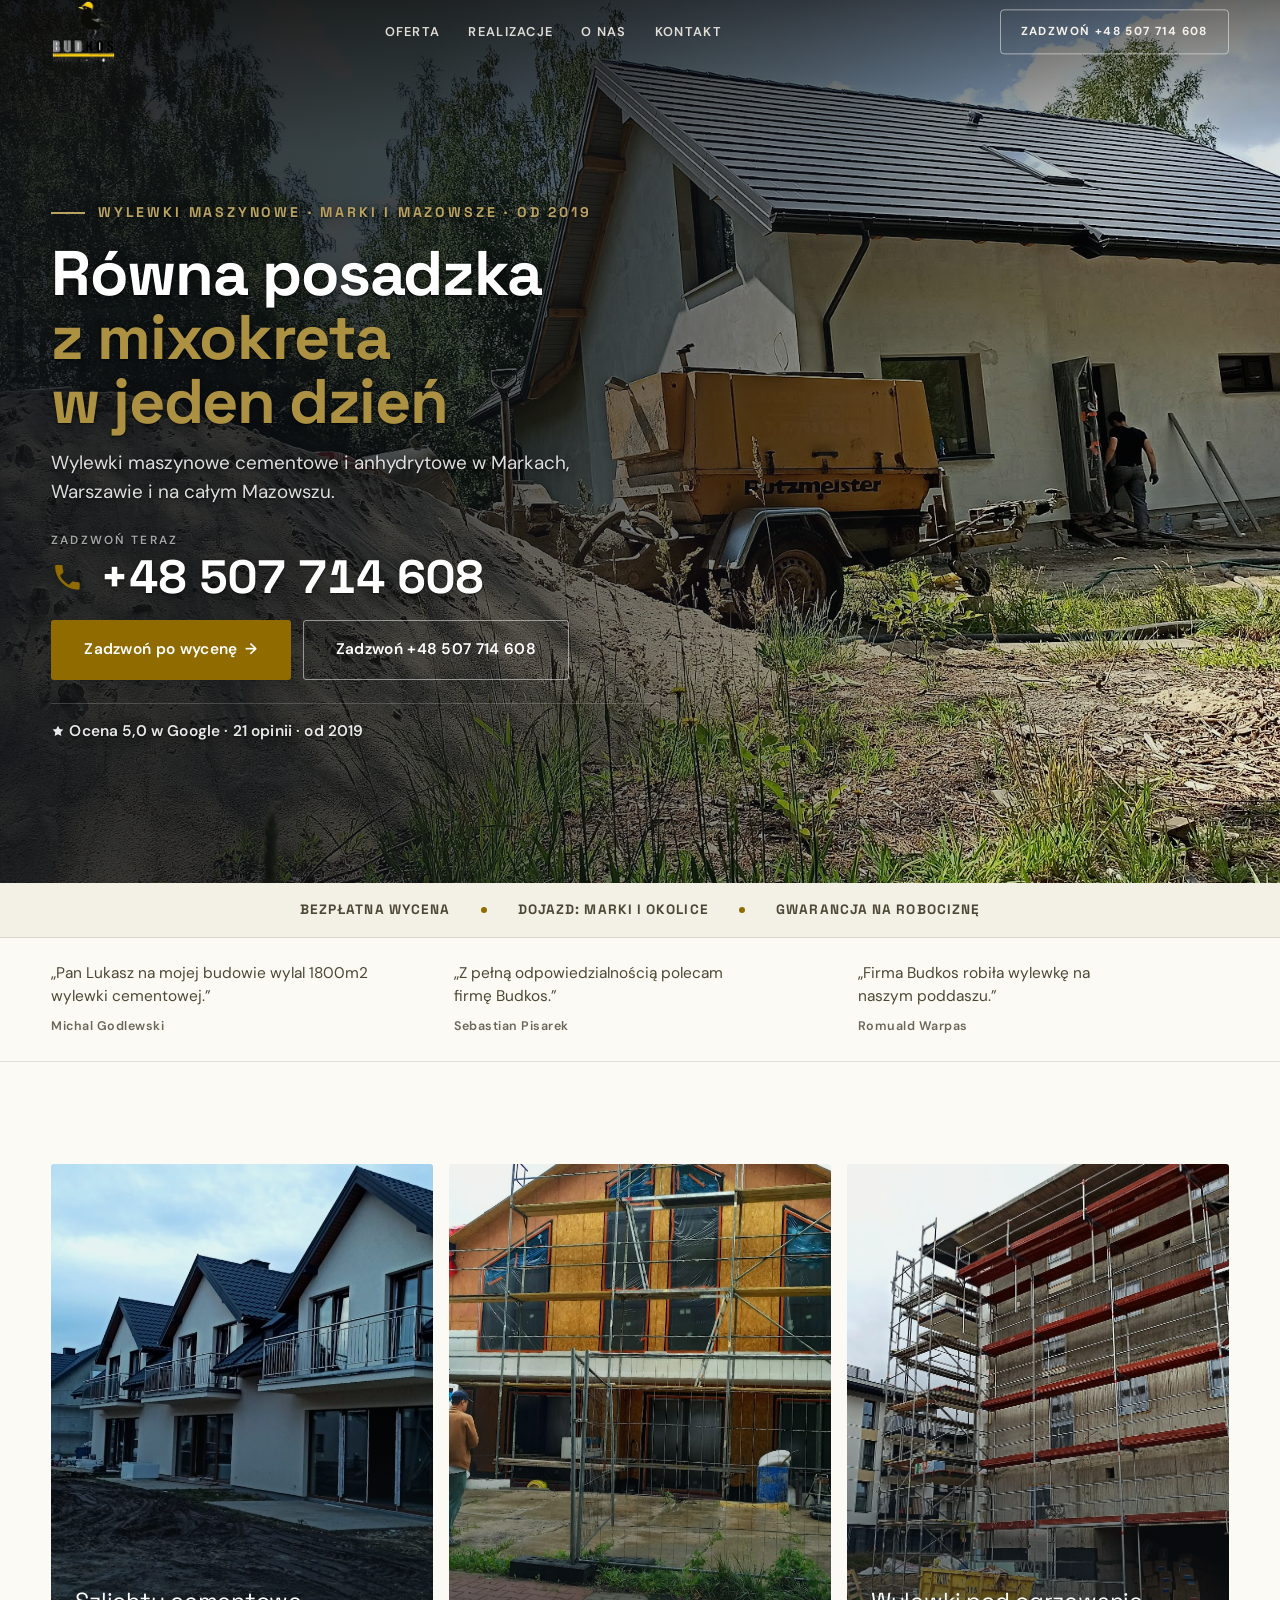
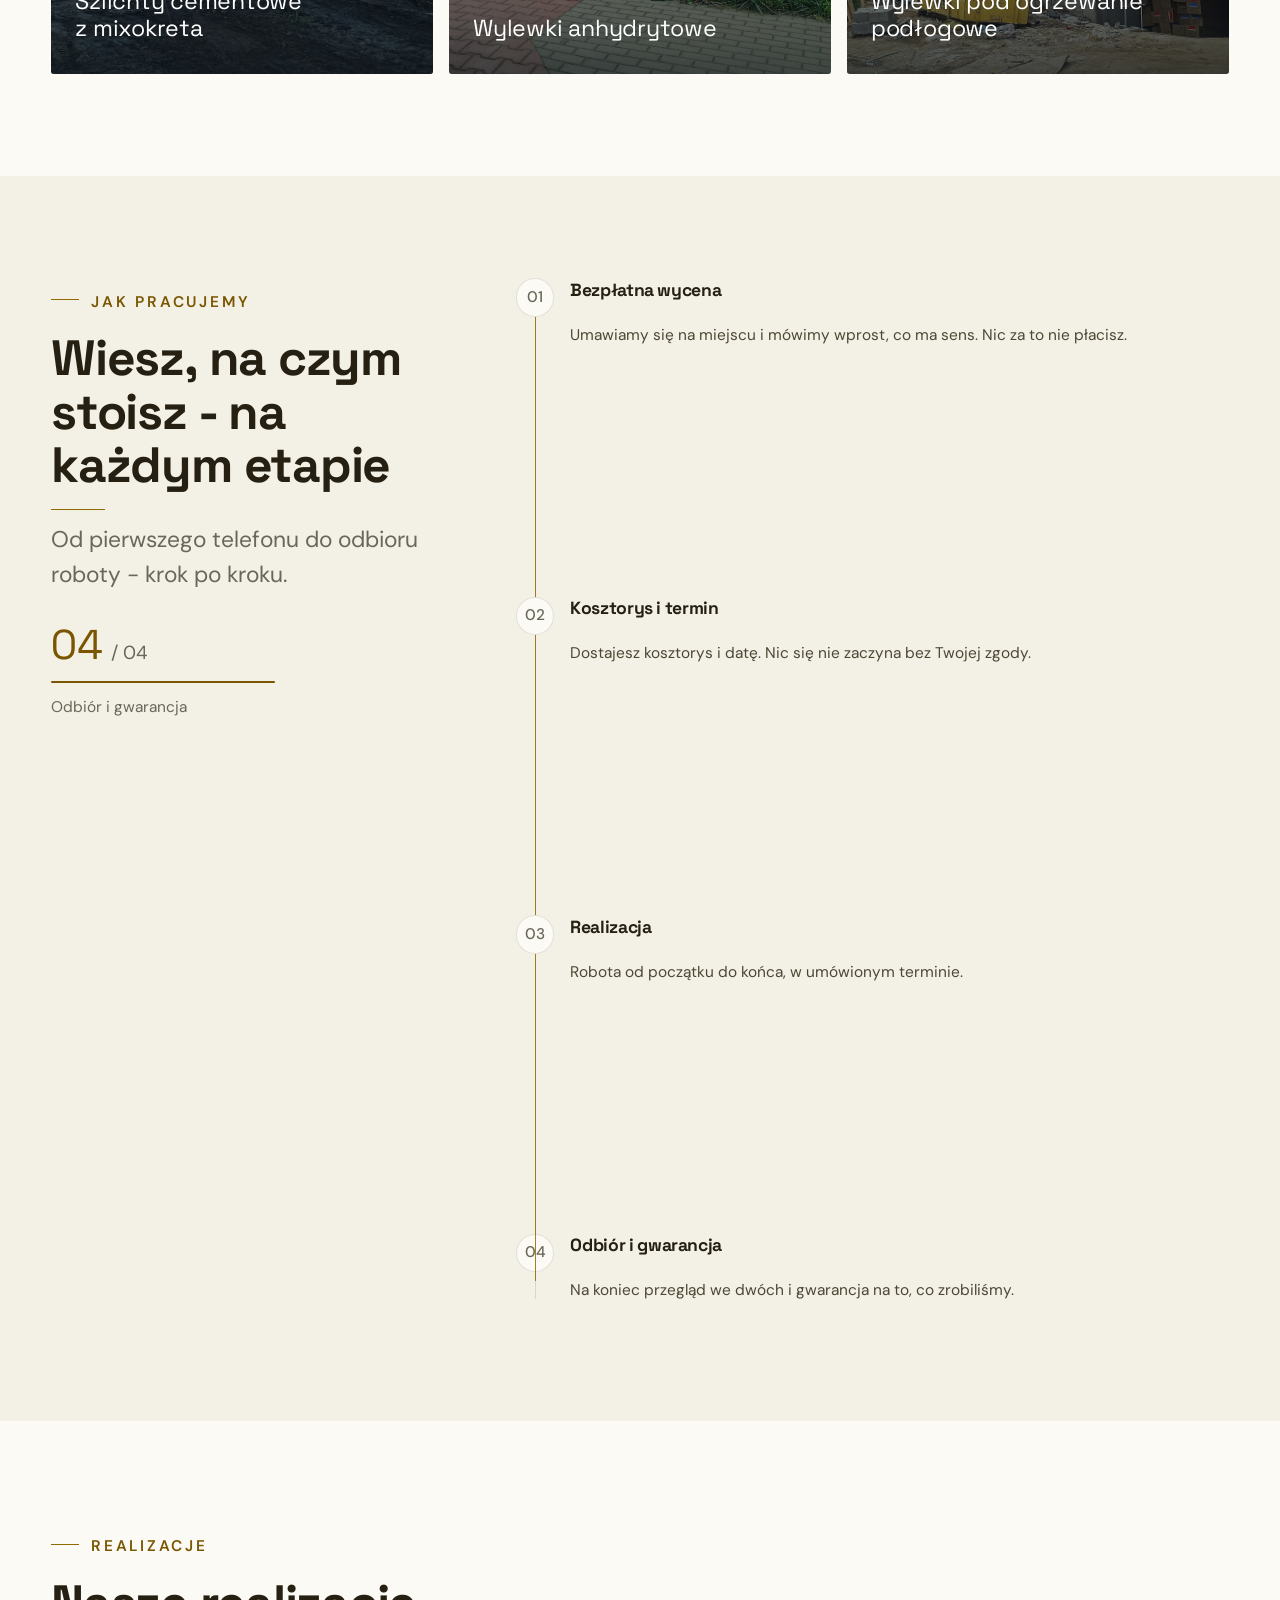
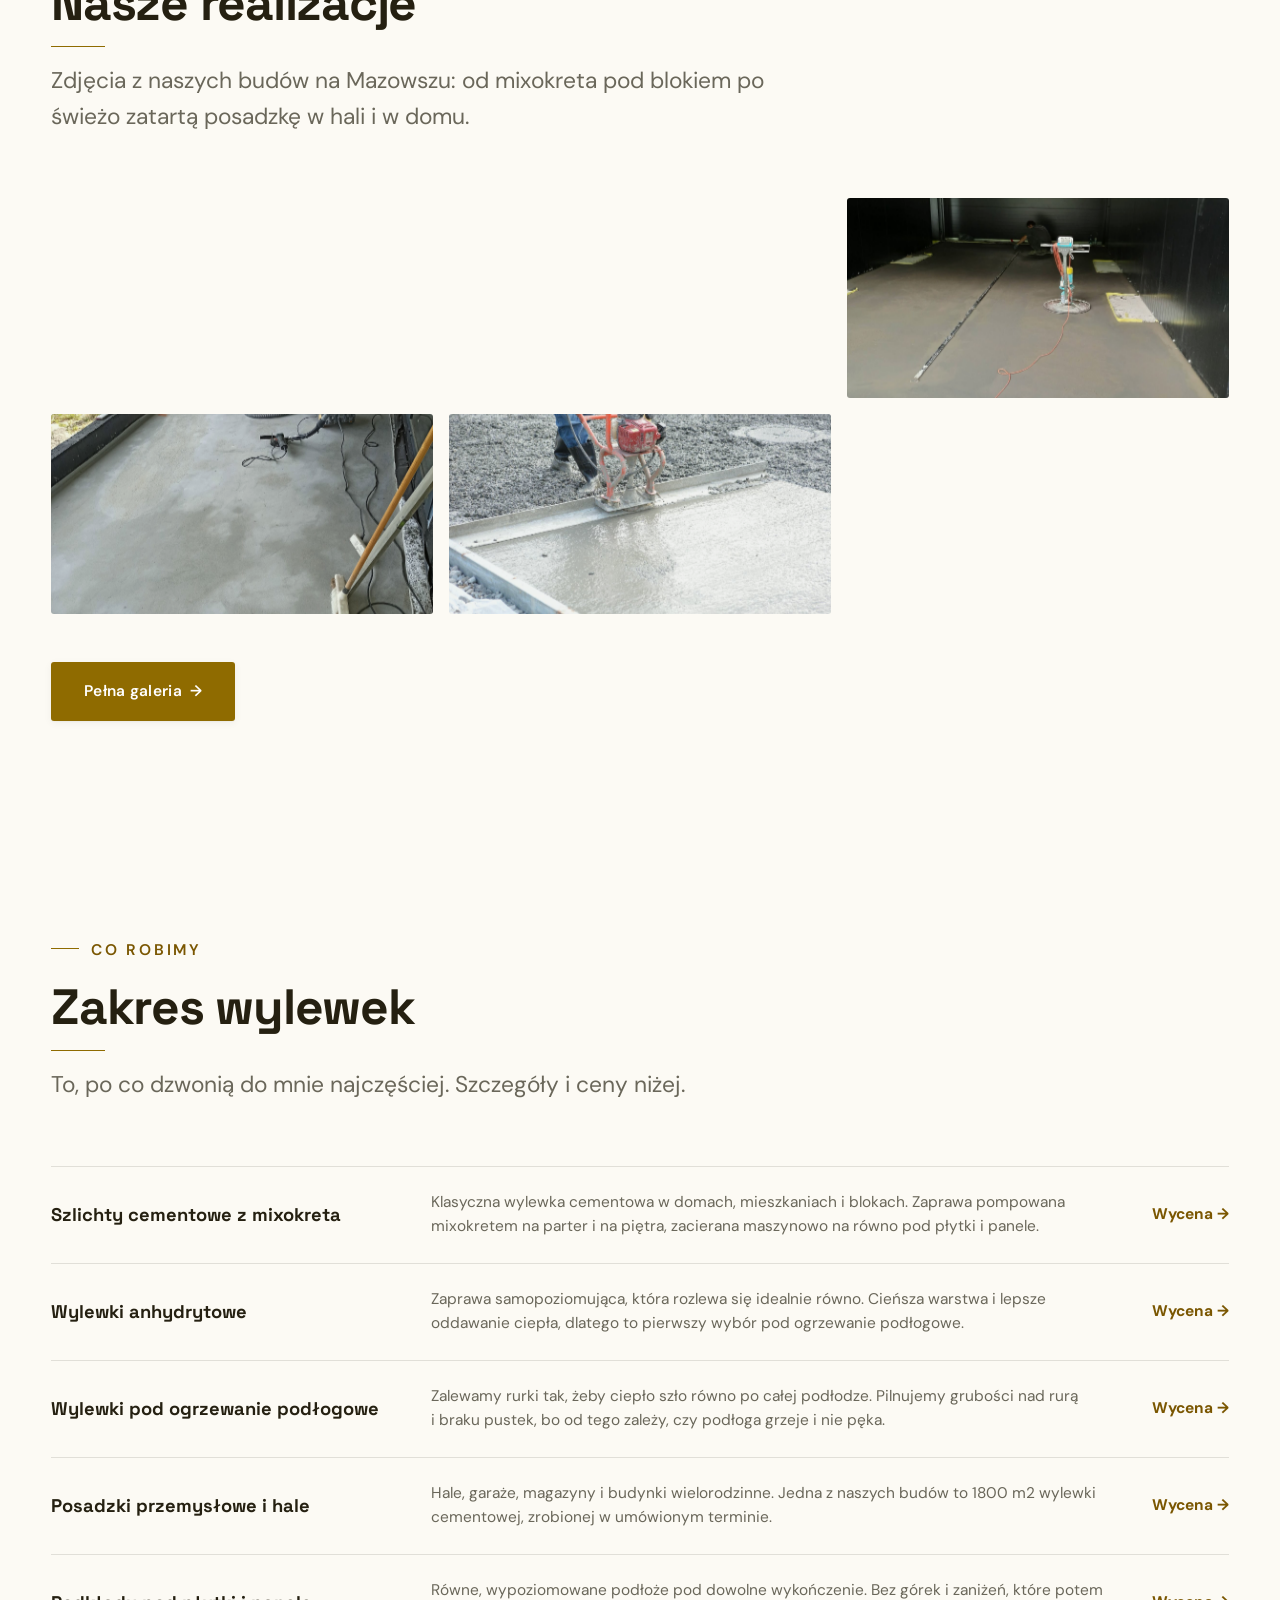
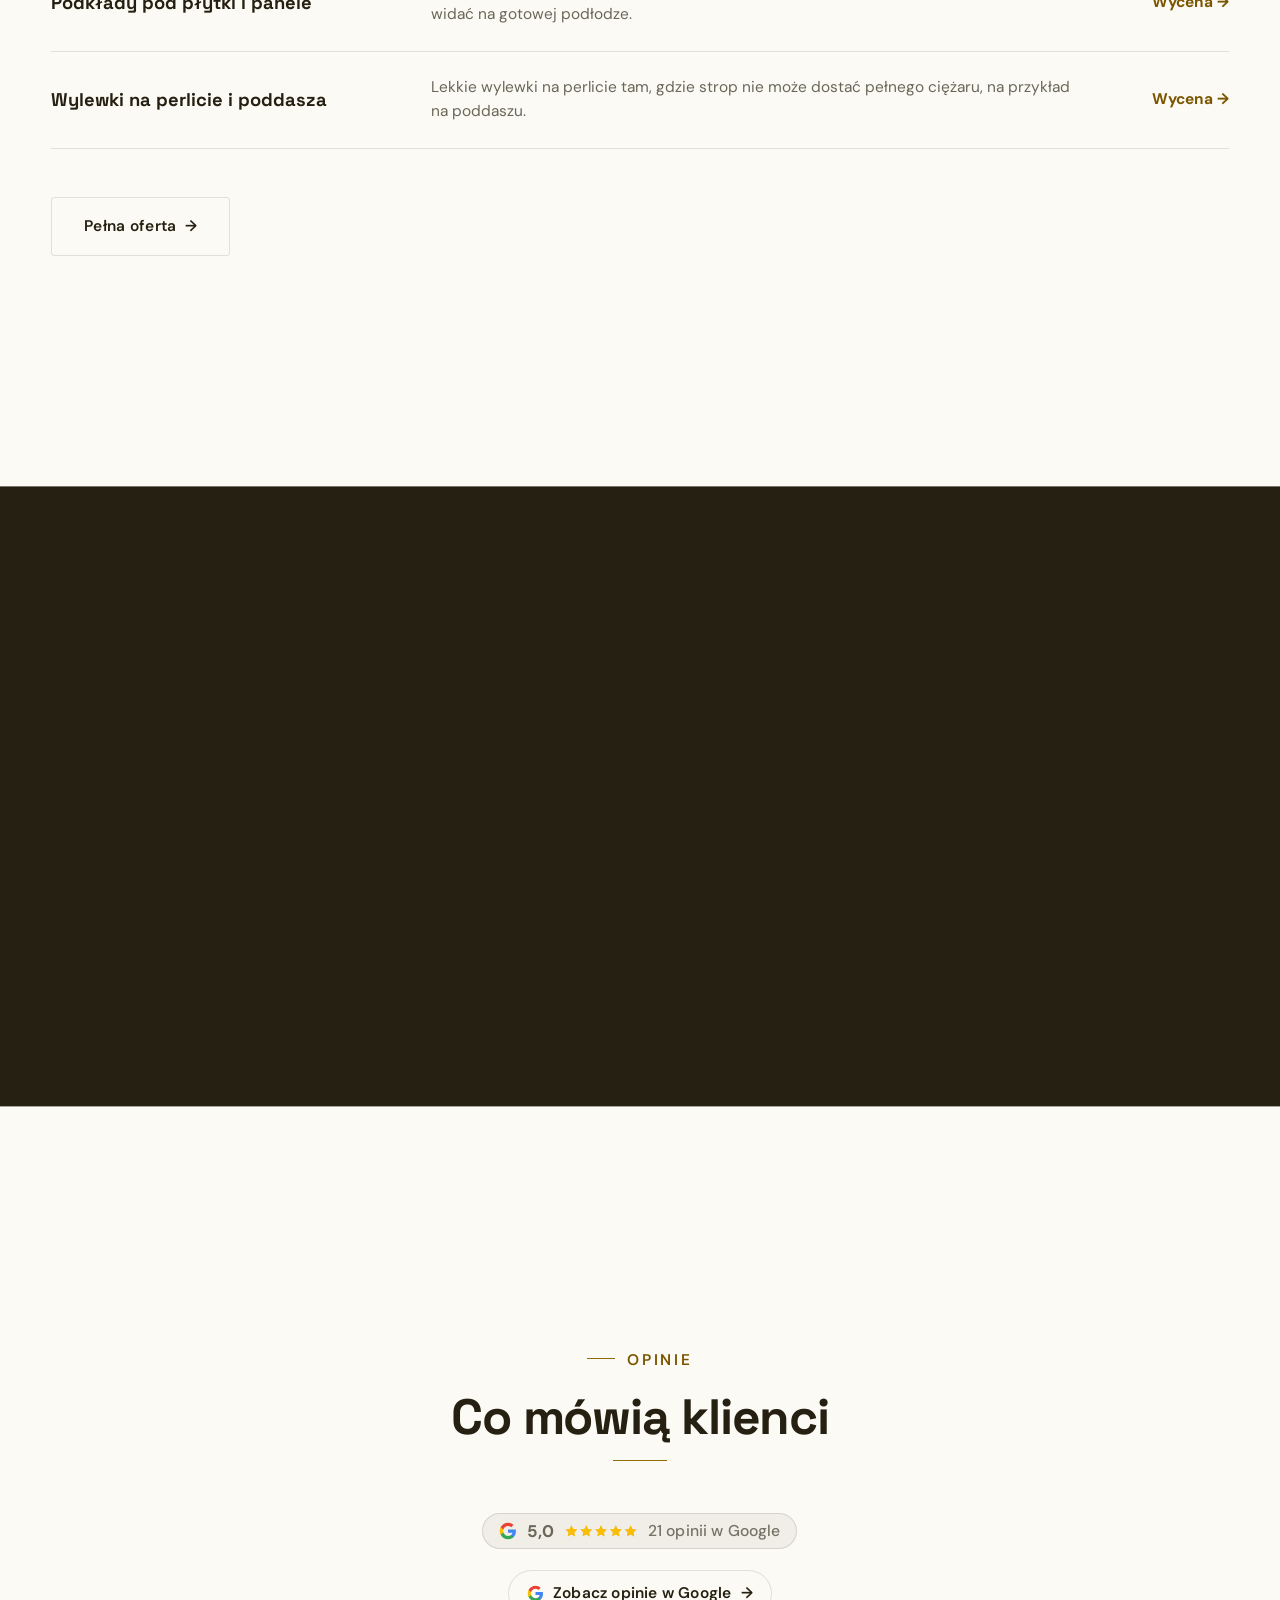
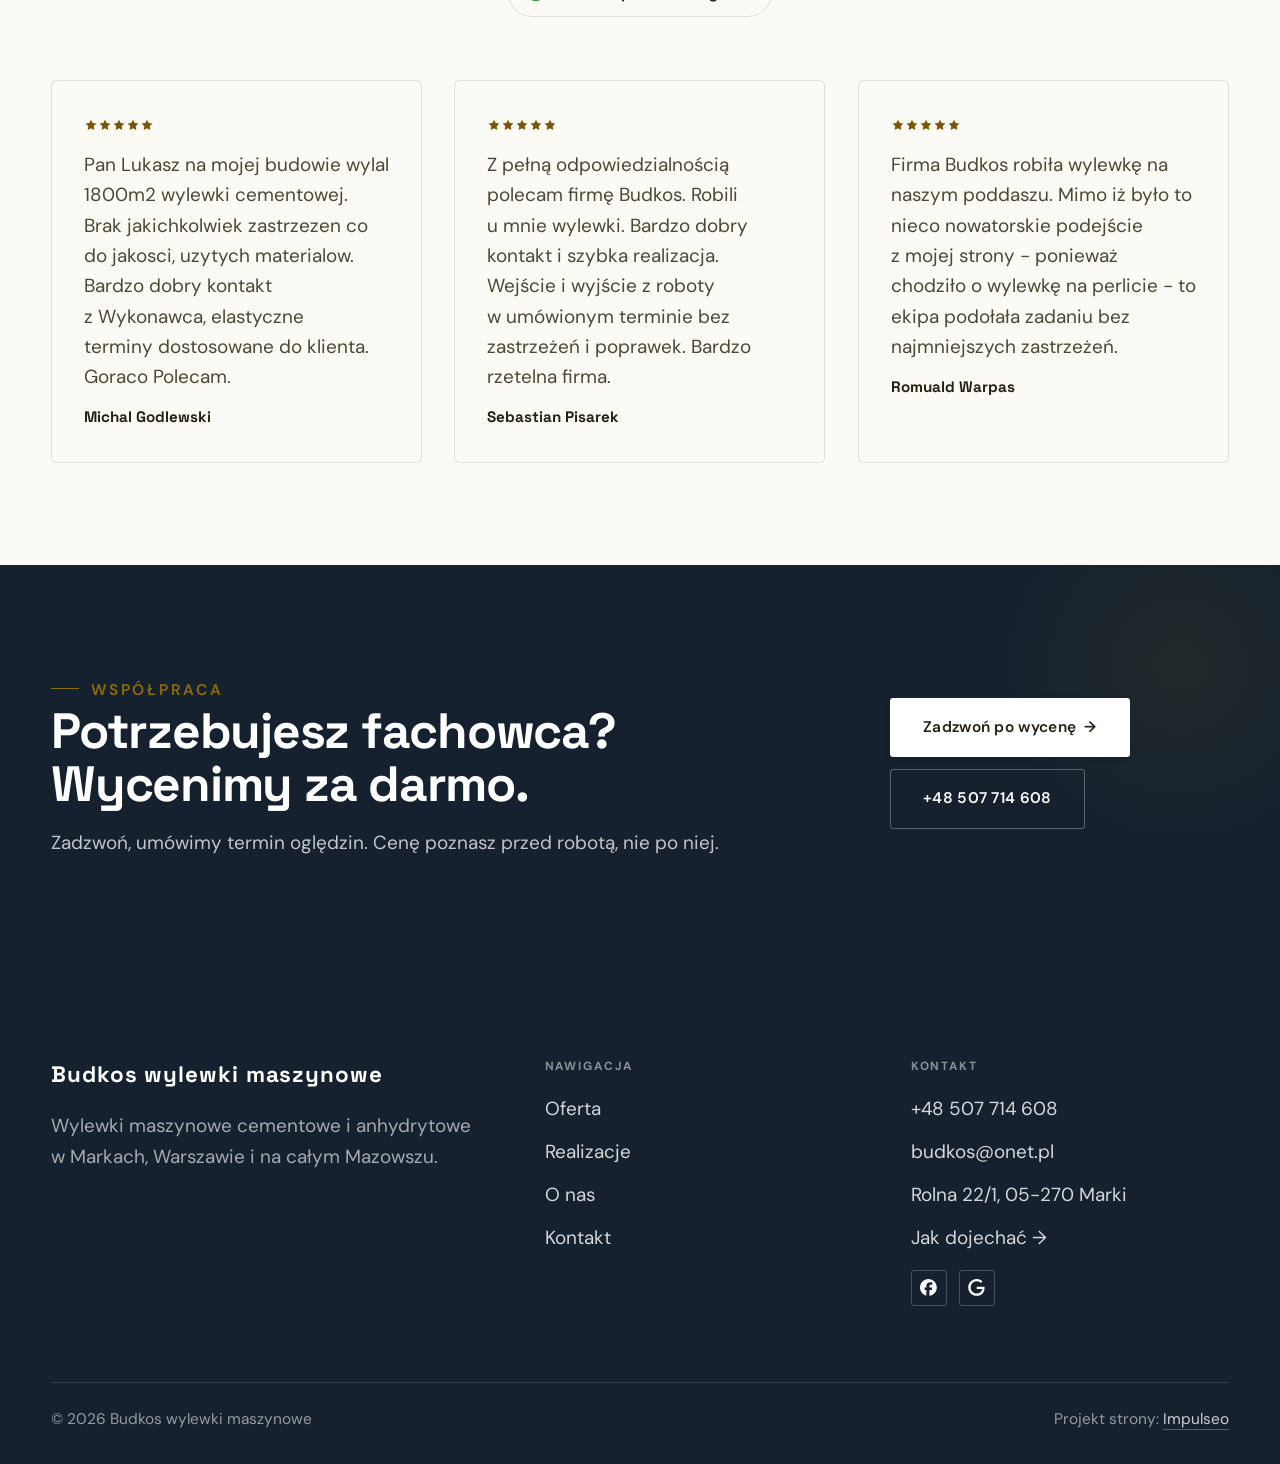
==== index.html @ 1593b7a6 "Strona demo: budkos-wylewki-maszynowe" ====
<!DOCTYPE html>
<html lang="pl">
<head>
<meta charset="UTF-8">
<meta name="viewport" content="width=device-width, initial-scale=1.0">
<title>Budkos wylewki maszynowe - Wylewki maszynowe · Marki, Warszawa i Mazowsze</title>
<meta name="description" content="Budkos - wylewki maszynowe mixokretem w Markach, Warszawie i na Mazowszu. Szlichty cementowe, posadzki anhydrytowe, wylewki pod ogrzewanie podłogowe, hale i duże metraże. Od 2019 roku, ocena 5,0 w Google.">
<link rel="canonical" href="https://kris20032.github.io/budkos-wylewki-maszynowe/">
<meta name="robots" content="noindex, nofollow">
<meta property="og:type" content="website">
<meta property="og:locale" content="pl_PL">
<meta property="og:site_name" content="Budkos wylewki maszynowe">
<meta property="og:title" content="Budkos wylewki maszynowe - Wylewki maszynowe · Marki, Warszawa i Mazowsze">
<meta property="og:description" content="Budkos - wylewki maszynowe mixokretem w Markach, Warszawie i na Mazowszu. Szlichty cementowe, posadzki anhydrytowe, wylewki pod ogrzewanie podłogowe, hale i duże metraże. Od 2019 roku, ocena 5,0 w Google.">
<meta property="og:url" content="https://kris20032.github.io/budkos-wylewki-maszynowe/">
<meta property="og:image" content="https://kris20032.github.io/budkos-wylewki-maszynowe/img/og.jpg">
<meta property="og:image:width" content="1200">
<meta property="og:image:height" content="630">
<meta name="twitter:card" content="summary_large_image">
<script type="application/ld+json">{"@context": "https://schema.org", "@type": "LocalBusiness", "name": "Budkos wylewki maszynowe", "url": "https://kris20032.github.io/budkos-wylewki-maszynowe/", "telephone": "+48507714608", "image": "https://kris20032.github.io/budkos-wylewki-maszynowe/img/og.jpg", "areaServed": "Marki", "sameAs": ["https://www.facebook.com/szlichtywylewkimaszynowe/", "https://www.google.com/maps?cid=7559980653732126920"]}</script>
<link rel="preconnect" href="https://fonts.googleapis.com">
<link rel="preconnect" href="https://fonts.gstatic.com" crossorigin>
<link href="https://fonts.googleapis.com/css2?family=Space+Grotesk:wght@500;600;700&family=DM+Sans:opsz,wght@9..40,400;9..40,500;9..40,600&display=swap" rel="stylesheet">
<link rel="stylesheet" href="assets/styles.css?v=c024ea94">
</head>
<body>

<header class="nav">
  <div class="wrap nav-inner">
    <a class="brand brand-has-logo" href="index.html"><img class="brand-logo" src="img/logo.png" alt="Budkos wylewki maszynowe" width="524" height="520" decoding="async"></a>
    <nav class="nav-links">
      <a href="oferta.html">Oferta</a>
      <a href="realizacje.html">Realizacje</a>
      <a href="o-nas.html">O nas</a>
      <a href="kontakt.html">Kontakt</a>
      <a href="tel:+48507714608" class="btn btn-accent">Zadzwoń +48 507 714 608</a>
    </nav>
    <button class="nav-toggle" aria-label="Menu"><span></span><span></span><span></span></button>
  </div>
</header>

<main>
<section class="hero-fach">
  <img class="hf-photo" src="img/hero.jpg" fetchpriority="high" data-rotate="img/g1.jpg|img/g3.jpg" alt="Budkos wylewki maszynowe" width="1876" height="990">
  <div class="hf-panel">
    <div class="hf-inner">
      <span class="hf-kicker">Wylewki maszynowe · Marki i Mazowsze · od 2019</span>
      <h1 class="hf-title">Równa posadzka <em>z mixokreta w jeden dzień</em></h1>
      <p class="hf-lead">Wylewki maszynowe cementowe i anhydrytowe w Markach, Warszawie i na całym Mazowszu.</p>
      <a class="hf-phone" href="tel:+48507714608"><span class="hf-phone-lab">Zadzwoń teraz</span><span class="hf-phone-num"><svg class="ico-tel" width="16" height="16" viewBox="0 0 24 24" fill="none" aria-hidden="true"><path d="M6.6 10.8a15.5 15.5 0 0 0 6.6 6.6l2.2-2.2a1 1 0 0 1 1-.24 11.4 11.4 0 0 0 3.6.58 1 1 0 0 1 1 1V20a1 1 0 0 1-1 1A17 17 0 0 1 3 4a1 1 0 0 1 1-1h3.5a1 1 0 0 1 1 1c0 1.25.2 2.46.58 3.6a1 1 0 0 1-.25 1l-2.23 2.2Z" fill="currentColor"/></svg> +48 507 714 608</span></a>
      <div class="hf-actions">
        <a href="kontakt.html" class="btn btn-accent">Zadzwoń po wycenę <span class="arr">→</span></a>
        <a href="tel:+48507714608" class="btn btn-ghost hf-ghost">Zadzwoń +48 507 714 608</a>
      </div>
      <div class="hf-trust"><svg class="ico-star" width="14" height="14" viewBox="0 0 24 24" style="vertical-align:-2px" aria-hidden="true"><path d="M12 2.8l2.85 5.8 6.4.93-4.63 4.5 1.1 6.37L12 17.4l-5.72 3 1.1-6.37-4.63-4.5 6.4-.93L12 2.8Z" fill="currentColor"/></svg> Ocena 5,0 w Google · 21 opinii · od 2019</div>
    </div>
  </div>
</section>
<section class="fach-promise">
  <div class="wrap">
    <ul class="fp-row reveal"><li>Bezpłatna wycena</li><li>Dojazd: Marki i okolice</li><li>Gwarancja na robociznę</li></ul>
  </div>
</section>
<section class="opinie-mini" aria-label="Opinie klientów">
  <div class="wrap">
    <div class="om-row">
      <div class="om-item reveal"><blockquote>„Pan Lukasz na mojej budowie wylal 1800m2 wylewki cementowej.”</blockquote><span class="om-autor">Michal Godlewski</span></div>
      <div class="om-item reveal"><blockquote>„Z pełną odpowiedzialnością polecam firmę Budkos.”</blockquote><span class="om-autor">Sebastian Pisarek</span></div>
      <div class="om-item reveal"><blockquote>„Firma Budkos robiła wylewkę na naszym poddaszu.”</blockquote><span class="om-autor">Romuald Warpas</span></div>
    </div>
  </div>
</section>
<section class="gateways-band">
  <div class="wrap">
    <div class="gateways">
      <a href="oferta.html" class="gateway reveal"><img src="img/g2.jpg" alt="Szlichty cementowe z mixokreta" loading="lazy" width="1498" height="1078" decoding="async"><span class="g-ttl">Szlichty cementowe z mixokreta</span></a>
      <a href="oferta.html" class="gateway reveal"><img src="img/g4.jpg" alt="Wylewki anhydrytowe" loading="lazy" width="1518" height="1106" decoding="async"><span class="g-ttl">Wylewki anhydrytowe</span></a>
      <a href="oferta.html" class="gateway reveal"><img src="img/g5.jpg" alt="Wylewki pod ogrzewanie podłogowe" loading="lazy" width="1600" height="1201" decoding="async"><span class="g-ttl">Wylewki pod ogrzewanie podłogowe</span></a>
    </div>
  </div>
</section>
<section class="proces proces-os fachowcy">
  <div class="wrap proc-grid">
    <div class="proc-side">
      <div class="head reveal">
        <span class="eyebrow">Jak pracujemy</span>
        <h2>Wiesz, na czym stoisz - na każdym etapie</h2>
        <p>Od pierwszego telefonu do odbioru roboty - krok po kroku.</p>
      </div>
      <div class="proc-count" aria-hidden="true"><span class="pc-cur">01</span><span class="pc-all">/ 04</span></div>
      <div class="proc-bar" aria-hidden="true"><i></i></div>
      <p class="proc-now" aria-hidden="true">Bezpłatna wycena</p>
    </div>
    <ol class="proces-line">
      <li class="reveal"><span class="pno">01</span><h3>Bezpłatna wycena</h3><p>Umawiamy się na miejscu i mówimy wprost, co ma sens. Nic za to nie płacisz.</p></li>
      <li class="reveal"><span class="pno">02</span><h3>Kosztorys i termin</h3><p>Dostajesz kosztorys i datę. Nic się nie zaczyna bez Twojej zgody.</p></li>
      <li class="reveal"><span class="pno">03</span><h3>Realizacja</h3><p>Robota od początku do końca, w umówionym terminie.</p></li>
      <li class="reveal"><span class="pno">04</span><h3>Odbiór i gwarancja</h3><p>Na koniec przegląd we dwóch i gwarancja na to, co zrobiliśmy.</p></li>
    </ol>
  </div>
</section>
<section>
  <div class="wrap">
    <div class="head reveal">
      <span class="eyebrow">Realizacje</span>
      <h2>Nasze realizacje</h2>
      <p>Zdjęcia z naszych budów na Mazowszu: od mixokreta pod blokiem po świeżo zatartą posadzkę w hali i w domu.</p>
    </div>
    <div class="gallery">
      <div class="tile t-two3 reveal"><img src="img/g6.jpg" alt="Budkos wylewki maszynowe" loading="lazy" width="1528" height="1120" decoding="async"></div>
      <div class="tile t-third reveal"><img src="img/g7.jpg" alt="Budkos wylewki maszynowe" loading="lazy" width="1548" height="2078" decoding="async"></div>
      <div class="tile t-third reveal"><img src="img/g8.jpg" alt="Budkos wylewki maszynowe" loading="lazy" width="1600" height="2131" decoding="async"></div>
      <div class="tile t-third reveal"><img src="img/g9.jpg" alt="Budkos wylewki maszynowe" loading="lazy" width="1600" height="1066" decoding="async"></div>
      <div class="tile t-third reveal"><img src="img/g10.jpg" alt="Budkos wylewki maszynowe" loading="lazy" width="1600" height="1066" decoding="async"></div>
    </div>
    <div style="margin-top:var(--space-7)" class="reveal"><a href="realizacje.html" class="btn btn-accent">Pełna galeria <span class="arr">→</span></a></div>
  </div>
</section>
<section class="fach-uslugi">
  <div class="wrap">
    <div class="head reveal">
      <span class="eyebrow">Co robimy</span>
      <h2>Zakres wylewek</h2>
      <p>To, po co dzwonią do mnie najczęściej. Szczegóły i ceny niżej.</p>
    </div>
    <ul class="fu-list">
      <li class="fu-row reveal"><div class="fu-name">Szlichty cementowe z mixokreta</div><div class="fu-desc">Klasyczna wylewka cementowa w domach, mieszkaniach i blokach. Zaprawa pompowana mixokretem na parter i na piętra, zacierana maszynowo na równo pod płytki i panele.</div><a class="fu-cta" href="kontakt.html">Wycena <span class="arr">→</span></a></li>
      <li class="fu-row reveal"><div class="fu-name">Wylewki anhydrytowe</div><div class="fu-desc">Zaprawa samopoziomująca, która rozlewa się idealnie równo. Cieńsza warstwa i lepsze oddawanie ciepła, dlatego to pierwszy wybór pod ogrzewanie podłogowe.</div><a class="fu-cta" href="kontakt.html">Wycena <span class="arr">→</span></a></li>
      <li class="fu-row reveal"><div class="fu-name">Wylewki pod ogrzewanie podłogowe</div><div class="fu-desc">Zalewamy rurki tak, żeby ciepło szło równo po całej podłodze. Pilnujemy grubości nad rurą i braku pustek, bo od tego zależy, czy podłoga grzeje i nie pęka.</div><a class="fu-cta" href="kontakt.html">Wycena <span class="arr">→</span></a></li>
      <li class="fu-row reveal"><div class="fu-name">Posadzki przemysłowe i hale</div><div class="fu-desc">Hale, garaże, magazyny i budynki wielorodzinne. Jedna z naszych budów to 1800 m2 wylewki cementowej, zrobionej w umówionym terminie.</div><a class="fu-cta" href="kontakt.html">Wycena <span class="arr">→</span></a></li>
      <li class="fu-row reveal"><div class="fu-name">Podkłady pod płytki i panele</div><div class="fu-desc">Równe, wypoziomowane podłoże pod dowolne wykończenie. Bez górek i zaniżeń, które potem widać na gotowej podłodze.</div><a class="fu-cta" href="kontakt.html">Wycena <span class="arr">→</span></a></li>
      <li class="fu-row reveal"><div class="fu-name">Wylewki na perlicie i poddasza</div><div class="fu-desc">Lekkie wylewki na perlicie tam, gdzie strop nie może dostać pełnego ciężaru, na przykład na poddaszu.</div><a class="fu-cta" href="kontakt.html">Wycena <span class="arr">→</span></a></li>
    </ul>
    <div style="margin-top:var(--space-7)" class="reveal"><a href="oferta.html" class="btn btn-ghost">Pełna oferta <span class="arr">→</span></a></div>
  </div>
</section>
<section class="stopklatka" aria-hidden="true">
  <div class="stk-bg" style="background-image:url(img/g11.jpg)"></div>
</section>
<section class="opinie">
  <div class="wrap">
    <div class="head center reveal">
      <span class="eyebrow">Opinie</span>
      <h2>Co mówią klienci</h2>
    </div>
    <p class="op-meta reveal"><span class="g-badge"><svg class="gb-ico" viewBox="0 0 24 24" width="18" height="18" aria-hidden="true"><path fill="#4285F4" d="M22.56 12.25c0-.78-.07-1.53-.2-2.25H12v4.26h5.92c-.26 1.37-1.04 2.53-2.21 3.31v2.77h3.57c2.08-1.92 3.28-4.74 3.28-8.09z"/><path fill="#34A853" d="M12 23c2.97 0 5.46-.98 7.28-2.66l-3.57-2.77c-.98.66-2.23 1.06-3.71 1.06-2.86 0-5.29-1.93-6.16-4.53H2.18v2.84C3.99 20.53 7.7 23 12 23z"/><path fill="#FBBC05" d="M5.84 14.09c-.22-.66-.35-1.36-.35-2.09s.13-1.43.35-2.09V7.07H2.18C1.43 8.55 1 10.22 1 12s.43 3.45 1.18 4.93l2.85-2.22.81-.62z"/><path fill="#EA4335" d="M12 5.38c1.62 0 3.06.56 4.21 1.64l3.15-3.15C17.45 2.09 14.97 1 12 1 7.7 1 3.99 3.47 2.18 7.07l3.66 2.84c.87-2.6 3.3-4.53 6.16-4.53z"/></svg><b class="gb-ocena">5,0</b><svg class="gb-stars" viewBox="0 0 90 18" width="74" height="14.8" aria-hidden="true"><g fill="currentColor" opacity=".26"><path transform="translate(0,0)" d="M9 1.6l2.2 4.46 4.92.72-3.56 3.47.84 4.9L9 12.74l-4.4 2.31.84-4.9L1.88 6.68l4.92-.72L9 1.6Z"/><path transform="translate(18,0)" d="M9 1.6l2.2 4.46 4.92.72-3.56 3.47.84 4.9L9 12.74l-4.4 2.31.84-4.9L1.88 6.68l4.92-.72L9 1.6Z"/><path transform="translate(36,0)" d="M9 1.6l2.2 4.46 4.92.72-3.56 3.47.84 4.9L9 12.74l-4.4 2.31.84-4.9L1.88 6.68l4.92-.72L9 1.6Z"/><path transform="translate(54,0)" d="M9 1.6l2.2 4.46 4.92.72-3.56 3.47.84 4.9L9 12.74l-4.4 2.31.84-4.9L1.88 6.68l4.92-.72L9 1.6Z"/><path transform="translate(72,0)" d="M9 1.6l2.2 4.46 4.92.72-3.56 3.47.84 4.9L9 12.74l-4.4 2.31.84-4.9L1.88 6.68l4.92-.72L9 1.6Z"/></g><clipPath id="gs1000"><rect x="0" y="0" width="90.0" height="18"/></clipPath><g fill="#FBBC04" clip-path="url(#gs1000)"><path transform="translate(0,0)" d="M9 1.6l2.2 4.46 4.92.72-3.56 3.47.84 4.9L9 12.74l-4.4 2.31.84-4.9L1.88 6.68l4.92-.72L9 1.6Z"/><path transform="translate(18,0)" d="M9 1.6l2.2 4.46 4.92.72-3.56 3.47.84 4.9L9 12.74l-4.4 2.31.84-4.9L1.88 6.68l4.92-.72L9 1.6Z"/><path transform="translate(36,0)" d="M9 1.6l2.2 4.46 4.92.72-3.56 3.47.84 4.9L9 12.74l-4.4 2.31.84-4.9L1.88 6.68l4.92-.72L9 1.6Z"/><path transform="translate(54,0)" d="M9 1.6l2.2 4.46 4.92.72-3.56 3.47.84 4.9L9 12.74l-4.4 2.31.84-4.9L1.88 6.68l4.92-.72L9 1.6Z"/><path transform="translate(72,0)" d="M9 1.6l2.2 4.46 4.92.72-3.56 3.47.84 4.9L9 12.74l-4.4 2.31.84-4.9L1.88 6.68l4.92-.72L9 1.6Z"/></g></svg><span class="gb-txt">21 opinii w Google</span></span></p>
    <p class="op-meta reveal"><a class="op-google" href="https://www.google.com/maps?cid=7559980653732126920" target="_blank" rel="noopener"><svg class="op-g-ico" viewBox="0 0 24 24" width="17" height="17" aria-hidden="true"><path fill="#4285F4" d="M22.56 12.25c0-.78-.07-1.53-.2-2.25H12v4.26h5.92c-.26 1.37-1.04 2.53-2.21 3.31v2.77h3.57c2.08-1.92 3.28-4.74 3.28-8.09z"/><path fill="#34A853" d="M12 23c2.97 0 5.46-.98 7.28-2.66l-3.57-2.77c-.98.66-2.23 1.06-3.71 1.06-2.86 0-5.29-1.93-6.16-4.53H2.18v2.84C3.99 20.53 7.7 23 12 23z"/><path fill="#FBBC05" d="M5.84 14.09c-.22-.66-.35-1.36-.35-2.09s.13-1.43.35-2.09V7.07H2.18C1.43 8.55 1 10.22 1 12s.43 3.45 1.18 4.93l2.85-2.22.81-.62z"/><path fill="#EA4335" d="M12 5.38c1.62 0 3.06.56 4.21 1.64l3.15-3.15C17.45 2.09 14.97 1 12 1 7.7 1 3.99 3.47 2.18 7.07l3.66 2.84c.87-2.6 3.3-4.53 6.16-4.53z"/></svg><span>Zobacz opinie w Google</span><span class="arr">→</span></a></p>
    <div class="opinie-grid">
      <figure class="op-card reveal"><span class="op-star"><svg class="ico-star" width="14" height="14" viewBox="0 0 24 24" style="vertical-align:-2px" aria-hidden="true"><path d="M12 2.8l2.85 5.8 6.4.93-4.63 4.5 1.1 6.37L12 17.4l-5.72 3 1.1-6.37-4.63-4.5 6.4-.93L12 2.8Z" fill="currentColor"/></svg><svg class="ico-star" width="14" height="14" viewBox="0 0 24 24" style="vertical-align:-2px" aria-hidden="true"><path d="M12 2.8l2.85 5.8 6.4.93-4.63 4.5 1.1 6.37L12 17.4l-5.72 3 1.1-6.37-4.63-4.5 6.4-.93L12 2.8Z" fill="currentColor"/></svg><svg class="ico-star" width="14" height="14" viewBox="0 0 24 24" style="vertical-align:-2px" aria-hidden="true"><path d="M12 2.8l2.85 5.8 6.4.93-4.63 4.5 1.1 6.37L12 17.4l-5.72 3 1.1-6.37-4.63-4.5 6.4-.93L12 2.8Z" fill="currentColor"/></svg><svg class="ico-star" width="14" height="14" viewBox="0 0 24 24" style="vertical-align:-2px" aria-hidden="true"><path d="M12 2.8l2.85 5.8 6.4.93-4.63 4.5 1.1 6.37L12 17.4l-5.72 3 1.1-6.37-4.63-4.5 6.4-.93L12 2.8Z" fill="currentColor"/></svg><svg class="ico-star" width="14" height="14" viewBox="0 0 24 24" style="vertical-align:-2px" aria-hidden="true"><path d="M12 2.8l2.85 5.8 6.4.93-4.63 4.5 1.1 6.37L12 17.4l-5.72 3 1.1-6.37-4.63-4.5 6.4-.93L12 2.8Z" fill="currentColor"/></svg></span><blockquote>Pan Lukasz na mojej budowie wylal 1800m2 wylewki cementowej. Brak jakichkolwiek zastrzezen co do jakosci, uzytych materialow. Bardzo dobry kontakt z Wykonawca, elastyczne terminy dostosowane do klienta. Goraco Polecam.</blockquote><span class="op-autor">Michal Godlewski</span></figure>
      <figure class="op-card reveal"><span class="op-star"><svg class="ico-star" width="14" height="14" viewBox="0 0 24 24" style="vertical-align:-2px" aria-hidden="true"><path d="M12 2.8l2.85 5.8 6.4.93-4.63 4.5 1.1 6.37L12 17.4l-5.72 3 1.1-6.37-4.63-4.5 6.4-.93L12 2.8Z" fill="currentColor"/></svg><svg class="ico-star" width="14" height="14" viewBox="0 0 24 24" style="vertical-align:-2px" aria-hidden="true"><path d="M12 2.8l2.85 5.8 6.4.93-4.63 4.5 1.1 6.37L12 17.4l-5.72 3 1.1-6.37-4.63-4.5 6.4-.93L12 2.8Z" fill="currentColor"/></svg><svg class="ico-star" width="14" height="14" viewBox="0 0 24 24" style="vertical-align:-2px" aria-hidden="true"><path d="M12 2.8l2.85 5.8 6.4.93-4.63 4.5 1.1 6.37L12 17.4l-5.72 3 1.1-6.37-4.63-4.5 6.4-.93L12 2.8Z" fill="currentColor"/></svg><svg class="ico-star" width="14" height="14" viewBox="0 0 24 24" style="vertical-align:-2px" aria-hidden="true"><path d="M12 2.8l2.85 5.8 6.4.93-4.63 4.5 1.1 6.37L12 17.4l-5.72 3 1.1-6.37-4.63-4.5 6.4-.93L12 2.8Z" fill="currentColor"/></svg><svg class="ico-star" width="14" height="14" viewBox="0 0 24 24" style="vertical-align:-2px" aria-hidden="true"><path d="M12 2.8l2.85 5.8 6.4.93-4.63 4.5 1.1 6.37L12 17.4l-5.72 3 1.1-6.37-4.63-4.5 6.4-.93L12 2.8Z" fill="currentColor"/></svg></span><blockquote>Z pełną odpowiedzialnością polecam firmę Budkos. Robili u mnie wylewki. Bardzo dobry kontakt i szybka realizacja. Wejście i wyjście z roboty w umówionym terminie bez zastrzeżeń i poprawek. Bardzo rzetelna firma.</blockquote><span class="op-autor">Sebastian Pisarek</span></figure>
      <figure class="op-card reveal"><span class="op-star"><svg class="ico-star" width="14" height="14" viewBox="0 0 24 24" style="vertical-align:-2px" aria-hidden="true"><path d="M12 2.8l2.85 5.8 6.4.93-4.63 4.5 1.1 6.37L12 17.4l-5.72 3 1.1-6.37-4.63-4.5 6.4-.93L12 2.8Z" fill="currentColor"/></svg><svg class="ico-star" width="14" height="14" viewBox="0 0 24 24" style="vertical-align:-2px" aria-hidden="true"><path d="M12 2.8l2.85 5.8 6.4.93-4.63 4.5 1.1 6.37L12 17.4l-5.72 3 1.1-6.37-4.63-4.5 6.4-.93L12 2.8Z" fill="currentColor"/></svg><svg class="ico-star" width="14" height="14" viewBox="0 0 24 24" style="vertical-align:-2px" aria-hidden="true"><path d="M12 2.8l2.85 5.8 6.4.93-4.63 4.5 1.1 6.37L12 17.4l-5.72 3 1.1-6.37-4.63-4.5 6.4-.93L12 2.8Z" fill="currentColor"/></svg><svg class="ico-star" width="14" height="14" viewBox="0 0 24 24" style="vertical-align:-2px" aria-hidden="true"><path d="M12 2.8l2.85 5.8 6.4.93-4.63 4.5 1.1 6.37L12 17.4l-5.72 3 1.1-6.37-4.63-4.5 6.4-.93L12 2.8Z" fill="currentColor"/></svg><svg class="ico-star" width="14" height="14" viewBox="0 0 24 24" style="vertical-align:-2px" aria-hidden="true"><path d="M12 2.8l2.85 5.8 6.4.93-4.63 4.5 1.1 6.37L12 17.4l-5.72 3 1.1-6.37-4.63-4.5 6.4-.93L12 2.8Z" fill="currentColor"/></svg></span><blockquote>Firma Budkos robiła wylewkę na naszym poddaszu. Mimo iż było to nieco nowatorskie podejście z mojej strony - ponieważ chodziło o wylewkę na perlicie - to ekipa podołała zadaniu bez najmniejszych zastrzeżeń.</blockquote><span class="op-autor">Romuald Warpas</span></figure>
    </div>
  </div>
</section>
<section class="cta">
  <div class="wrap">
    <div class="reveal">
      <span class="eyebrow">Współpraca</span>
      <h2>Potrzebujesz fachowca? Wycenimy za darmo.</h2>
      <p>Zadzwoń, umówimy termin oględzin. Cenę poznasz przed robotą, nie po niej.</p>
    </div>
    <div class="cta-actions reveal">
      <a href="kontakt.html" class="btn btn-light">Zadzwoń po wycenę <span class="arr">→</span></a>
      <a href="tel:+48507714608" class="btn btn-ghost btn-ghost-cta">+48 507 714 608</a>
    </div>
  </div>
</section>
</main>

<footer>
  <div class="wrap">
    <div class="foot-grid">
      <div class="foot-brand">
        <div class="name">Budkos wylewki maszynowe</div>
        <p>Wylewki maszynowe cementowe i anhydrytowe w Markach, Warszawie i na całym Mazowszu.</p>
      </div>
      <div class="foot-col">
        <h4>Nawigacja</h4>
        <a href="oferta.html">Oferta</a>
        <a href="realizacje.html">Realizacje</a>
        <a href="o-nas.html">O nas</a>
        <a href="kontakt.html">Kontakt</a>
      </div>
      <div class="foot-col">
        <h4>Kontakt</h4>
        <a href="tel:+48507714608">+48 507 714 608</a>
        <a href="mailto:budkos@onet.pl">budkos@onet.pl</a>
        <p>Rolna 22/1, 05-270 Marki</p>
        <a href="https://www.google.com/maps?cid=7559980653732126920" target="_blank" rel="noopener">Jak dojechać →</a>
      <div class="foot-soc">
        <a class="soc" href="https://www.facebook.com/szlichtywylewkimaszynowe/" target="_blank" rel="noopener" aria-label="Facebook - Budkos wylewki maszynowe"><svg viewBox="0 0 24 24" aria-hidden="true" focusable="false"><path d="M9.101 23.691v-7.98H6.627v-3.667h2.474v-1.58c0-4.085 1.848-5.978 5.858-5.978.401 0 .955.042 1.468.103a8.68 8.68 0 0 1 1.141.195v3.325a8.623 8.623 0 0 0-.653-.036 26.805 26.805 0 0 0-.733-.009c-.707 0-1.259.096-1.675.309a1.686 1.686 0 0 0-.679.622c-.258.42-.374.995-.374 1.752v1.297h3.919l-.386 2.103-.287 1.564h-3.246v8.245C19.396 23.238 24 18.179 24 12.044c0-6.627-5.373-12-12-12s-12 5.373-12 12c0 5.628 3.874 10.35 9.101 11.647Z" fill="currentColor"/></svg></a>
        <a class="soc" href="https://www.google.com/maps?cid=7559980653732126920" target="_blank" rel="noopener" aria-label="Google - Budkos wylewki maszynowe"><svg viewBox="0 0 24 24" aria-hidden="true" focusable="false"><path d="M12.48 10.92v3.28h7.84c-.24 1.84-.853 3.187-1.787 4.133-1.147 1.147-2.933 2.4-6.053 2.4-4.827 0-8.6-3.893-8.6-8.72s3.773-8.72 8.6-8.72c2.6 0 4.507 1.027 5.907 2.347l2.307-2.307C18.747 1.44 16.133 0 12.48 0 5.867 0 .307 5.387.307 12s5.56 12 12.173 12c3.573 0 6.267-1.173 8.373-3.36 2.16-2.16 2.84-5.213 2.84-7.667 0-.76-.053-1.467-.173-2.053H12.48z" fill="currentColor"/></svg></a>
      </div>
      </div>
    </div>
    <div class="foot-bot">
      <span>© 2026 Budkos wylewki maszynowe</span>
      <span>Projekt strony: <a class="foot-credit" href="https://impulseo.pl" target="_blank" rel="noopener">Impulseo</a></span>
    </div>
  </div>
</footer>
<div class="sticky-call"><a class="sc-call" href="tel:+48507714608"><svg class="ico-tel" width="16" height="16" viewBox="0 0 24 24" fill="none" aria-hidden="true"><path d="M6.6 10.8a15.5 15.5 0 0 0 6.6 6.6l2.2-2.2a1 1 0 0 1 1-.24 11.4 11.4 0 0 0 3.6.58 1 1 0 0 1 1 1V20a1 1 0 0 1-1 1A17 17 0 0 1 3 4a1 1 0 0 1 1-1h3.5a1 1 0 0 1 1 1c0 1.25.2 2.46.58 3.6a1 1 0 0 1-.25 1l-2.23 2.2Z" fill="currentColor"/></svg> Zadzwoń</a><a class="sc-quote" href="kontakt.html">Zadzwoń po wycenę</a></div>
<div class="demo-wazne" data-do="2026-09-23" data-cykl="3" hidden><svg class="dw-ico" width="13" height="13" viewBox="0 0 24 24" fill="none" aria-hidden="true"><circle cx="12" cy="12" r="8.6" stroke="currentColor" stroke-width="1.8"/><path d="M12 7.2V12l3.3 2" stroke="currentColor" stroke-width="1.8" stroke-linecap="round"/></svg><span class="dw-txt"></span></div>

<script src="assets/main.js"></script>
</body>
</html>
---- assets/styles.css ----
/* ============================================================
   STOLBASZ — premium, architektoniczny B2B fit-out
   Jasna paleta, zero brązu. System wg premium-web-craft.
   Projekt strony: Impulseo (impulseo.pl)
   ============================================================ */

:root{
  /* PALETA — jasna, architektoniczna, chłodna */
  --paper:#F4F6F8;          /* główne tło */
  --paper-2:#E7EBEF;        /* sekcje alternatywne (chłodny jasny szary) */
  --paper-3:#E7EBEF;        /* delikatne wypełnienia */
  --ink:#15212E;            /* tekst główny — chłodny grafit */
  --ink-soft:#243443;       /* nagłówki drugorzędne */
  --muted:#6B7785;          /* tekst poboczny */
  --line:rgba(21,33,46,.12);/* hairline */
  --accent:#E8A317;         /* stonowany petrol-slate — jedyny akcent */
  --accent-d:#C9870C;
  --accent-soft:rgba(232,163,23,.10);
  --dark:#15212E;           /* sekcje ciemne (stopka/CTA) */

  /* HOVER ZDJĘĆ — JEDEN standard dla całego silnika (decyzja K. 04.08.2026, artefakt z wariantami).
     AKTUALNE (K.+Szymon 09.08.2026, wybór z artefaktu 6 wariantów): zoom 1.05 przy 1.4s -
     przy tak długim czasie mocniejszy kadr NIE skacze, tylko „oddycha". Poprzedni standard
     (1.02 / .55s z 04.08) odbierany jako dynamiczny i szybki.
     Spoczynek lekko przygaszony, ale TYLKO tam, gdzie jest mysz (@media hover:hover) —
     na telefonie zdjęcia zostają w pełnej jasności. */
  --img-zoom:1.05;                   /* K.+Szymon 09.08: wariant F z artefaktu porównawczego */
  --img-rest:brightness(.95) saturate(.99);
  --img-hot:brightness(1.06) saturate(1.05);
  --img-dur:1.4s;                    /* K.+Szymon 09.08 (wariant F): powoli = elegancko */
  --img-ease:cubic-bezier(.16,.84,.44,1);  /* miękki ogon, efekt „oddychania" */

  /* ODSTĘPY — skala 4/8 */
  --space-1:4px; --space-2:8px; --space-3:12px; --space-4:16px; --space-5:24px;
  --space-6:32px; --space-7:48px; --space-8:64px; --space-9:96px; --space-10:128px;

  /* TYPOGRAFIA — fluid clamp() (skala podbita 16.07.2026: większe, czytelniejsze litery — uwaga Adama) */
  --text-sm:clamp(.9rem,.87rem + .12vw,1rem);
  --text-base:clamp(1.08rem,1.04rem + .18vw,1.2rem);
  --text-lg:clamp(1.24rem,1.15rem + .34vw,1.44rem);
  --text-h3:clamp(1.34rem,1.22rem + .55vw,1.66rem);
  --text-h2:clamp(2.1rem,1.66rem + 2.1vw,3.1rem);
  --text-h1:clamp(2.9rem,2.1rem + 4vw,5.1rem);

  /* PROMIENIE — architektoniczne, raczej ostre */
  --r-sm:3px; --r-md:6px; --r-lg:10px;

  /* RUCH */
  --ease:cubic-bezier(.25,.46,.45,.94); --dur:.24s;

  /* CIENIE — miękkie, warstwowe */
  --sh-sm:0 1px 2px rgba(16,24,32,.04), 0 2px 8px rgba(16,24,32,.05);
  --sh-md:0 2px 6px rgba(16,24,32,.05), 0 12px 28px -8px rgba(16,24,32,.12);
  --sh-lg:0 6px 14px rgba(16,24,32,.07), 0 26px 56px -18px rgba(16,24,32,.22);

  --hairline:1px solid var(--line);

  --font-display:'Space Grotesk','Inter',sans-serif;
  --font-body:'DM Sans','Inter',sans-serif;
}

*{box-sizing:border-box;margin:0;padding:0}
html{scroll-behavior:smooth}
body{
  font-family:var(--font-body);
  font-size:var(--text-base);
  line-height:1.65;
  color:var(--ink);
  background:var(--paper);
  -webkit-font-smoothing:antialiased;
  text-rendering:optimizeLegibility;
}
img{max-width:100%;height:auto;display:block}  /* height:auto = width/height z atrybutów trzyma proporcje (TOP#12) */
a{color:inherit;text-decoration:none}

.wrap{width:min(92%,1180px);margin-inline:auto}
section{padding-block:clamp(52px,6.5vw,96px)}

h1,h2,h3{font-family:var(--font-display);font-weight:700;line-height:1.08;letter-spacing:-.02em;color:var(--ink)}
h1{font-size:var(--text-h1);letter-spacing:-.035em}
h2{font-size:var(--text-h2);letter-spacing:-.025em}
h3{font-size:var(--text-h3)}
/* MIARA — długość wiersza. WCAG 2.2 SC 1.4.8: max 80 znaków; Butterick: 45–90.
   68ch daje realnie 72–78 znaków polskiego tekstu, czyli z zapasem pod granicą.
   Wcześniej limit miał TYLKO <p> — <li>, <blockquote> i <dd> nie miały żadnego,
   i to jedyny powód, dla którego 23 bloki na dwóch oddanych stronach jadą po
   83–106 znaków w wierszu (pomiar 07.08.2026, bramka `miara`).
   ⚠️ Listy i definicje ograniczamy TYLKO bez klasy: `ul`/`ol` z klasą to u nas
   układ (siatki kafli, menu), a nie tekst ciągły — tam miarę wyznacza układ. */
/* 60ch, nie 68ch (K. 10.08): po zmianie fontów na węższe kroje (DM Sans i spółka)
   w 68ch mieściło się ~90 znaków - bramka pikselowa słusznie zgłaszała przekroczenie
   granicy 80. Pomiar na żywej przeglądarce: 60ch = 90 znaków, 53ch = ~78 znaków, czyli normę WCAG 1.4.8. */
:root{ --miara:53ch }
p{max-width:min(100%,var(--miara))}
blockquote,
ul:not([class])>li, ol:not([class])>li,
dl:not([class])>dd{max-width:min(100%,var(--miara))}

/* ⚠️ Świadomie BEZ wyjątku `.tile p,.card p,.svc p{max-width:none}`, choć nasuwa się sam:
   te akapity BYŁY już ograniczone (stare `p{max-width:65ch}`), więc „wyjątek" nie odblokowałby
   niczego nowego — tylko ROZLUŹNIŁ stan sprzed zmiany na wszystkich demach naraz.
   `figcaption` żadna z reguł wyżej nie dotyczy, więc też nie potrzebuje zwolnienia. */

/* ŁAMANIE. `balance` wyrównuje długości wierszy w nagłówku, `pretty` pilnuje ostatniego
   wiersza akapitu, żeby nie został w nim jeden wyraz. Obsługiwane od Chrome 117 /
   Safari 17.5; starsze przeglądarki po prostu ignorują tę własność.
   `text-wrap:pretty` nie występowało dotąd ANI RAZ w silniku ani w repo klientów. */
h1,h2,h3,.lead,.lede{text-wrap:balance}
p,li,blockquote,dd{text-wrap:pretty}

.eyebrow{
  font-family:var(--font-body);
  font-size:var(--text-sm);
  font-weight:600;
  letter-spacing:.18em;
  text-transform:uppercase;
  color:var(--accent);
  display:inline-flex;align-items:center;gap:var(--space-3);
}
/* flex:none + margin-top = kreska trzyma się PIERWSZEJ linii. Wcześniej align-items:center
   centrowało ją względem całego bloku i przy zawinięciu (długi kicker typu
   „…WNĘTRZ · LESZNO · OD 2019") druga linia lądowała z brzydkim wcięciem. */
.eyebrow{align-items:flex-start}
.eyebrow>*,.eyebrow{text-wrap:balance}   /* dlugi kicker lamal sie na sierote typu samo „2019" w drugiej linii */
.eyebrow::before{content:"";width:28px;height:1px;background:var(--accent);display:inline-block;flex:none;margin-top:.62em}

.muted{color:var(--muted)}
.lead{font-size:var(--text-lg);line-height:1.55;color:var(--ink-soft);max-width:50ch}

/* ---------- BUTTONS ---------- */
.btn{
  display:inline-flex;align-items:center;gap:var(--space-2);
  font-weight:600;font-size:var(--text-sm);letter-spacing:.02em;
  padding:var(--space-4) var(--space-6);
  border-radius:var(--r-sm);
  transition:transform var(--dur) var(--ease),box-shadow var(--dur) var(--ease),background var(--dur) var(--ease);
  cursor:pointer;border:1px solid transparent;
}
.btn-accent{background:var(--accent);color:#fff;box-shadow:var(--sh-sm)}
.btn-accent:hover{background:var(--accent-d);transform:translateY(-2px);box-shadow:var(--sh-md)}
.btn-accent:active{transform:translateY(0);box-shadow:var(--sh-sm)}
.btn-ghost{background:transparent;color:var(--ink);border-color:var(--line)}
.btn-ghost:hover{border-color:var(--accent);color:var(--accent);transform:translateY(-2px)}
.btn-light{background:#fff;color:var(--ink);box-shadow:var(--sh-sm)}
.btn-light:hover{transform:translateY(-2px);box-shadow:var(--sh-md)}
.btn .arr{transition:transform var(--dur) var(--ease)}
.btn:hover .arr{transform:translateX(4px)}

/* ---------- NAV ---------- */
.nav{
  position:sticky;top:0;z-index:50;
  background:color-mix(in srgb,var(--paper) 88%,transparent);
  backdrop-filter:saturate(140%) blur(10px);
  border-bottom:var(--hairline);
}
.nav-inner{display:flex;align-items:center;justify-content:space-between;gap:var(--space-5);height:72px}
/* ANTY-NACHODZENIE (K. 05.08.2026): długa nazwa firmy + przycisk z pełnym numerem nie mieściły się w pasku
   i flex ściskał linki PONIŻEJ ich treści - "Kontakt" wchodził na ramkę "Zadzwoń +48 ...". Teraz ustępuje
   nazwa marki (skrót wielokropkiem), a menu i przycisk nigdy się nie kurczą ani nie zachodzą na siebie. */
.brand{display:flex;flex-direction:column;line-height:1;min-width:0;flex:0 1 auto}
.brand .name{font-family:var(--font-display);font-weight:800;font-size:1.35rem;letter-spacing:.04em;white-space:nowrap;overflow:hidden;text-overflow:ellipsis}
.brand .sub{font-size:.62rem;letter-spacing:.34em;text-transform:uppercase;color:var(--muted);margin-top:5px;white-space:nowrap;overflow:hidden;text-overflow:ellipsis}
.nav-links{display:flex;align-items:center;gap:var(--space-6);flex:0 0 auto}
.nav-links a{font-size:var(--text-sm);font-weight:500;color:var(--ink-soft);position:relative;padding-block:4px;white-space:nowrap;transition:color var(--dur) var(--ease)}
.nav-links a::after{content:"";position:absolute;left:0;bottom:0;width:0;height:1.5px;background:var(--accent);transition:width var(--dur) var(--ease)}
.nav-links a:hover,.nav-links a.active{color:var(--ink)}
.nav-links a:hover::after,.nav-links a.active::after{width:100%}
.nav-links .btn{padding:var(--space-2) var(--space-5)}
/* przyciski w nav: właściwy kolor (przebij .nav-links a) + bez podkreślenia */
.nav-links a.btn-accent{color:#fff}
.nav-links a.btn-ghost,.nav-links a.btn-light{color:var(--ink)}
/* CTA w pasku: NIE podkreślenie spod linków menu, ale ten sam przelatujący błysk,
   co na wszystkich innych przyciskach (zgłoszenie K. 13.08.2026 - „na hero jest efekt
   światła przechodzącego przez przycisk, na navbarze go nie ma, a mają być identyczne").
   Reguła `.nav-links a::after` jest silniejsza od `.btn::after`, więc trzeba jej
   geometrię wyzerować i wpisać połysk z nazwy - samo `display:none` gasiło efekt. */
.nav-links a.btn::after{
  display:block;content:"";position:absolute;inset:0;z-index:-1;pointer-events:none;
  width:auto;height:auto;border-radius:inherit;   /* kasuje geometrię podkreślenia (width:0;height:1.5px) */
  background:linear-gradient(100deg,transparent 32%,rgba(255,255,255,.20) 50%,transparent 68%);
  translate:-120% 0}
@media (prefers-reduced-motion:no-preference){
  .nav-links a.btn:hover::after{translate:120% 0;transition:translate .75s var(--mt-ease,cubic-bezier(.16,.84,.44,1))}
}
.nav-toggle{display:none;background:none;border:none;cursor:pointer;flex-direction:column;gap:5px;padding:8px}
.nav-toggle span{width:24px;height:2px;background:var(--ink);transition:var(--dur)}
/* Ciasny zakres MIĘDZY menu mobilnym a pełnym pulpitem: zbijamy odstępy i nazwę marki,
   żeby wszystko zmieściło się naturalnie, zanim w ogóle dojdzie do skracania wielokropkiem. */
@media(max-width:1280px) and (min-width:921px){
  .nav-links{gap:var(--space-4)}
  .nav-links .btn{padding:var(--space-2) var(--space-4)}
  .brand .name{font-size:1.15rem}
}

/* ---------- HERO (split) ---------- */
.hero{position:relative;overflow:hidden;border-bottom:var(--hairline)}
.hero-grid{display:grid;grid-template-columns:1.05fr .95fr;gap:clamp(24px,4vw,60px);align-items:center;
  padding-block:clamp(36px,4.5vw,64px)}
.hero-copy .eyebrow{margin-bottom:var(--space-5)}
.hero-copy h1{margin-bottom:var(--space-5)}
.hero-copy .lead{margin-bottom:var(--space-7)}
.hero-actions{display:flex;flex-wrap:wrap;gap:var(--space-4)}
.hero-art{position:relative;aspect-ratio:4/3;border-radius:var(--r-lg);overflow:hidden;box-shadow:var(--sh-lg)}
.hero-art img{width:100%;height:100%;object-fit:cover}
.hero-art::after{content:"";position:absolute;inset:0;background:linear-gradient(180deg,transparent 55%,rgba(18,24,28,.28))}
.hero-badge{position:absolute;left:var(--space-5);bottom:var(--space-5);z-index:2;
  background:rgba(252,252,251,.94);backdrop-filter:blur(4px);
  border-radius:var(--r-md);padding:var(--space-4) var(--space-5);box-shadow:var(--sh-md);max-width:78%}
.hero-badge strong{display:block;font-family:var(--font-display);font-size:1rem;letter-spacing:-.01em}
.hero-badge span{font-size:var(--text-sm);color:var(--muted)}

/* ---------- HERO duży / kinowy (strona główna) ---------- */
.hero-cine{position:relative;min-height:clamp(560px,82vh,840px);min-height:clamp(560px,82svh,840px);display:flex;align-items:center;overflow:hidden;border-bottom:var(--hairline)}
.hero-cine>img{position:absolute;inset:0;width:100%;height:100%;object-fit:cover;z-index:0}
.hero-cine::after{content:"";position:absolute;inset:0;z-index:1;
  background:linear-gradient(95deg,rgba(13,18,23,.86) 0%,rgba(13,18,23,.64) 32%,rgba(13,18,23,.24) 62%,rgba(13,18,23,.04) 100%)}
.hero-cine .wrap{position:relative;z-index:2;padding-block:var(--space-8)}
.hero-cine .hero-copy{max-width:660px}
.hero-cine .eyebrow{color:#fff;margin-bottom:var(--space-5)}
.hero-cine .eyebrow::before{background:#fff}
.hero-cine h1{color:#fff;margin-bottom:var(--space-5);font-size:clamp(2.9rem,2rem + 4.4vw,5.2rem);text-wrap:balance}
.hero-cine .lead{color:rgba(255,255,255,.92);max-width:48ch;margin-bottom:var(--space-7)}
.hero-cine .hero-actions{display:flex;flex-wrap:wrap;gap:var(--space-4)}
/* NISKIE OKNO (laptop z dokiem i paskami przeglądarki ma ~700-780 px wysokości widoku):
   H1 do 5.2rem + długi lead nie mieściły się i przyciski wypadały POD krawędź ekranu -
   klient widział stronę bez ani jednego CTA. Skalujemy w dół, zamiast przycinać treść. */
@media(min-width:821px) and (max-height:820px){
  .hero-cine{min-height:clamp(520px,94svh,780px)}
  .hero-cine .wrap{padding-block:var(--space-6)}
  .hero-cine h1{font-size:clamp(2.2rem,1.5rem + 2.6vw,3.6rem);margin-bottom:var(--space-4)}
  .hero-cine .eyebrow{margin-bottom:var(--space-4)}
  .hero-cine .lead{margin-bottom:var(--space-5);max-width:44ch}
}
@media(max-width:680px){
  .hero-cine{min-height:clamp(520px,76vh,640px);min-height:clamp(520px,76svh,640px);align-items:flex-end}
  .hero-cine::after{background:linear-gradient(0deg,rgba(13,18,23,.9) 6%,rgba(13,18,23,.45) 55%,rgba(13,18,23,.25) 100%)}
  .hero-cine .wrap{padding-bottom:var(--space-9)}
  /* TELEFON (~90% oglądających): lead potrafił zająć 8 linii i zepchnąć CTA poza pierwszy ekran.
     Zwężamy interlinię i skalę - treści nie ucinamy, bo to ona sprzedaje. */
  .hero-cine .lead{font-size:.98rem;line-height:1.5;margin-bottom:var(--space-5)}
  .hero-cine .eyebrow{font-size:.72rem;letter-spacing:.13em;margin-bottom:var(--space-4)}
  .hero-cine .eyebrow::before{width:20px}
  .hero-cine h1{margin-bottom:var(--space-4)}
}

/* full-bleed hero variant (podstrony) */
.pagehead{position:relative;min-height:46vh;min-height:46svh;display:flex;align-items:flex-end;overflow:hidden;border-bottom:var(--hairline)}
.pagehead img{position:absolute;inset:0;width:100%;height:100%;object-fit:cover}
/* 10.08.2026 (decyzja K.): mocniejsze przyciemnienie + cień pod tekstem. Bramka mierzyła na
   nagłówkach podstron 3,38-3,43:1 przy wymaganych 4,5 — jasne zdjęcie (hala, śnieg, niebo)
   podchodziło pod biały tekst. Zdjęcia klientów są różne, więc kontrast musi dawać WARSTWA,
   a nie szczęśliwy dobór kadru. */
.pagehead::after{content:"";position:absolute;inset:0;background:linear-gradient(180deg,rgba(18,24,28,.40),rgba(18,24,28,.76))}
.pagehead .wrap{position:relative;z-index:2;padding-block:var(--space-9);color:#fff}
.pagehead h1{color:#fff;max-width:18ch;text-shadow:0 2px 16px rgba(0,0,0,.55)}
.pagehead .eyebrow{color:#fff}
.pagehead .eyebrow::before{background:#fff}
.pagehead p{color:rgba(255,255,255,.92);margin-top:var(--space-4);max-width:54ch;text-shadow:0 1px 12px rgba(0,0,0,.5)}

/* ---------- STRIP (pasek skrótów / liczby) ---------- */
.strip{background:var(--dark);color:#fff}
/* PASEK HASEŁ — standard 04.08.2026 (decyzja K.): 5 haseł w JEDNYM rzędzie, tekst WYŚRODKOWANY,
   węższe marginesy boczne niż reszta strony (pasek ma iść szerzej), równe wysokości kolumn. */
.strip .wrap{width:min(96%,1440px);display:grid;grid-template-columns:repeat(5,1fr);
  gap:var(--space-5);padding-block:var(--space-7);align-items:stretch}
.strip .item .k{font-family:var(--font-display);font-size:clamp(1.05rem,.82rem + .85vw,1.55rem);
  font-weight:800;letter-spacing:-.02em;color:#fff;line-height:1.18;text-wrap:balance}
.strip .item .v{font-size:var(--text-sm);color:rgba(255,255,255,.66);margin-top:var(--space-2);line-height:1.4}
.strip .item{border-left:2px solid var(--accent);padding-inline:var(--space-4);
  text-align:center;display:flex;flex-direction:column;justify-content:center}
/* liczba kolumn = liczba haseł, żeby ostatnie nie zostawało samo w drugim rzędzie.
   Klasę n-N nadaje multipage.py; domyślnie (bez klasy) pasek jest 5-kolumnowy. */
.strip.n-2 .wrap{grid-template-columns:repeat(2,1fr)}
.strip.n-3 .wrap{grid-template-columns:repeat(3,1fr)}
.strip.n-4 .wrap{grid-template-columns:repeat(4,1fr);gap:var(--space-6)}
.strip.n-4 .item .k{font-size:clamp(1.3rem,1rem + 1.1vw,2rem)}
.strip.n-6 .wrap{grid-template-columns:repeat(6,1fr);gap:var(--space-4)}
.strip.n-6 .item .k{font-size:clamp(.98rem,.8rem + .7vw,1.35rem)}
/* równe łamanie: zamiast "długa linia + jedno słowo" obie linie zbliżonej długości */
.strip .item .k{text-wrap:balance}

/* ---------- SECTION HEAD ---------- */
.head{max-width:48rem;margin-bottom:var(--space-8)}
.head.center{margin-inline:auto;text-align:center}
.head .eyebrow{margin-bottom:var(--space-4)}
.head h2{margin-bottom:var(--space-4)}
.head p{color:var(--muted);font-size:var(--text-lg);line-height:1.55}
.head.center p{margin-inline:auto}

/* ---------- INTRO SPLIT ---------- */
.split{display:grid;grid-template-columns:.92fr 1.08fr;gap:clamp(28px,5vw,80px);align-items:center}
.split.rev{grid-template-columns:1.08fr .92fr}
.split.rev .split-art{order:-1}
.split-art{position:relative;aspect-ratio:5/4;border-radius:var(--r-lg);overflow:hidden;box-shadow:var(--sh-lg)}
.split-art img{width:100%;height:100%;object-fit:cover}
.split-copy h2{margin-bottom:var(--space-5)}
.split-copy p+p{margin-top:var(--space-4)}
.split-copy .btn{margin-top:var(--space-6)}

/* ---------- SERVICES (zakres) ---------- */
.svc-grid{display:grid;grid-template-columns:repeat(auto-fit,minmax(280px,1fr));gap:var(--space-5)}
.svc{background:#fff;border:var(--hairline);border-radius:var(--r-md);padding:var(--space-7) var(--space-6);
  transition:transform var(--dur) var(--ease),box-shadow var(--dur) var(--ease),border-color var(--dur) var(--ease);
  position:relative;overflow:hidden}
.svc::before{content:"";position:absolute;left:0;top:0;width:3px;height:0;background:var(--accent);transition:height var(--dur) var(--ease)}
.svc:hover{transform:translateY(-4px);box-shadow:var(--sh-md);border-color:transparent}
.svc:hover::before{height:100%}
.svc .ic{font-family:var(--font-display);font-size:.8rem;font-weight:700;letter-spacing:.12em;color:var(--accent);margin-bottom:var(--space-4)}
.svc h3{margin-bottom:var(--space-3);font-size:1.22rem}
.svc p{color:var(--muted);font-size:var(--text-base);line-height:1.6}

/* big detailed service rows */
.svc-row{display:grid;grid-template-columns:.8fr 1.2fr;gap:clamp(20px,4vw,60px);align-items:center;padding-block:var(--space-8)}
.svc-row+.svc-row{border-top:var(--hairline)}
.svc-row.rev{grid-template-columns:1.2fr .8fr}
/* Naprzemienny układ wierszy oferty: co drugi wiersz ma zdjęcie po PRAWEJ.
   Było `order:-1` — martwy kod, bo zdjęcie i tak jest pierwszym dzieckiem w HTML,
   więc wszystkie wiersze wyglądały identycznie (zdjęcie zawsze z lewej), a `rev`
   zmieniało tylko szerokość kolumn. Znalezione 29.07.2026 przy różnicowaniu kierunków
   animacji (pomiar pozycji: art.mid 390/502 przy row.mid 756 — zawsze lewa strona). */
.svc-row.rev .svc-row-art{order:2}
.svc-row-art{aspect-ratio:4/3;border-radius:var(--r-md);overflow:hidden;box-shadow:var(--sh-md)}
.svc-row-art img{width:100%;height:100%;object-fit:cover}
.svc-row h3{font-size:1.5rem;margin-bottom:var(--space-4)}
.svc-row .num{font-family:var(--font-display);font-size:.85rem;font-weight:700;letter-spacing:.14em;color:var(--accent);display:block;margin-bottom:var(--space-3)}
.svc-row ul{list-style:none;margin-top:var(--space-4);display:flex;flex-direction:column;gap:var(--space-2)}
.svc-row li{position:relative;padding-left:var(--space-5);color:var(--muted);font-size:var(--text-base)}
.svc-row li::before{content:"";position:absolute;left:0;top:.62em;width:8px;height:1px;background:var(--accent)}

/* ---------- GALLERY (realizacje) ---------- */
.gallery{display:grid;grid-template-columns:repeat(12,1fr);gap:var(--space-4);grid-auto-rows:200px}
/* GALERIA MASONRY — pionowe zdjęcia (portrety beauty/wellness) bez przycinania: kolumny, height auto */
.gallery-masonry{column-count:3;column-gap:var(--space-4)}
@media(max-width:900px){.gallery-masonry{column-count:2}}
@media(max-width:560px){.gallery-masonry{column-count:1}}
.gallery-masonry .m-tile{break-inside:avoid;margin:0 0 var(--space-4);padding:0;position:relative;overflow:hidden;border-radius:var(--r-md);border:1px solid var(--line)}
.gallery-masonry .m-tile img{width:100%;height:auto;display:block}
.gallery-masonry .m-tile .cap{position:absolute;left:0;right:0;bottom:0;padding:var(--space-4);color:#fff;background:linear-gradient(0deg,rgba(0,0,0,.55),transparent);font-size:var(--text-sm)}
.gallery-masonry .m-tile .cap small{display:block;font-weight:400;opacity:.78;letter-spacing:.04em;text-transform:uppercase;font-size:.66rem;margin-top:3px}
.tile{position:relative;overflow:hidden;border-radius:var(--r-md);box-shadow:var(--sh-sm);
  transition:transform var(--dur) var(--ease),box-shadow var(--dur) var(--ease)}
.tile img{width:100%;height:100%;object-fit:cover;
  transition:transform var(--img-dur) var(--img-ease),filter var(--img-dur) var(--img-ease)}
.tile:hover{box-shadow:var(--sh-md)}
.tile .cap{position:absolute;left:0;right:0;bottom:0;padding:var(--space-5) var(--space-4) var(--space-4);
  /* mocniejszy spad + cien pod tekstem: na JASNYCH zdjeciach klienta (biale fronty, sciany)
     slaby gradient dawal kontrast ~1.5:1 zamiast wymaganych 3.6:1 (bramka wygladu, 10.08.2026) */
  background:linear-gradient(transparent 10%,rgba(18,24,28,.55) 40%,rgba(18,24,28,.88) 68%,rgba(18,24,28,.99));color:#fff;
  text-shadow:0 1px 2px rgba(0,0,0,.85),0 2px 10px rgba(0,0,0,.55);
  font-size:var(--text-sm);font-weight:600;letter-spacing:.01em;
  opacity:0;transform:translateY(8px);transition:var(--dur) var(--ease)}
.tile:hover .cap{opacity:1;transform:translateY(0)}
.tile .cap small{display:block;font-weight:400;opacity:.78;letter-spacing:.04em;text-transform:uppercase;font-size:.66rem;margin-top:3px}
/* bento spans */
.t-wide{grid-column:span 6}
.t-tall{grid-column:span 6;grid-row:span 2}
.t-std{grid-column:span 6}
.t-third{grid-column:span 4}
.t-two3{grid-column:span 8}

/* ---------- TRUST / WIARYGODNOŚĆ ---------- */
.trust{background:var(--paper-2)}
.trust-grid{display:grid;grid-template-columns:repeat(auto-fit,minmax(240px,1fr));gap:var(--space-5);margin-top:var(--space-7)}
.trust-card{background:#fff;border-radius:var(--r-md);padding:var(--space-7) var(--space-6);box-shadow:var(--sh-sm);border-top:3px solid var(--accent)}
.trust-card .big{font-family:var(--font-display);font-size:clamp(1.8rem,1.3rem + 1.6vw,2.6rem);font-weight:800;letter-spacing:-.02em;color:var(--ink);line-height:1}
.trust-card h3{font-size:1.12rem;margin:var(--space-3) 0 var(--space-2)}
.trust-card p{color:var(--muted);font-size:var(--text-base);line-height:1.55}

/* ---------- CTA band ---------- */
.cta{background:var(--dark);color:#fff;position:relative;overflow:hidden}
/* telefon w CTA: na ciemnym tle biały (domyślnie), rodziny z JASNYM tłem CTA
   nadpisują to u siebie - wcześniej kolor siedział w stylu inline i wygrywał z rodziną. */
.cta .btn-ghost-cta{color:#fff;border-color:rgba(255,255,255,.3)}
.cta .wrap{display:grid;grid-template-columns:1.4fr .6fr;gap:var(--space-7);align-items:center;position:relative;z-index:2}
.cta h2{color:#fff;max-width:20ch}
.cta p{color:rgba(255,255,255,.74);margin-top:var(--space-4)}
.cta-actions{display:flex;flex-direction:column;gap:var(--space-3);align-items:flex-start}
.cta::before{content:"";position:absolute;right:-80px;top:-80px;width:360px;height:360px;border-radius:50%;
  background:radial-gradient(circle,var(--accent-soft),transparent 70%)}

/* ---------- CONTACT ---------- */
.contact-grid{display:grid;grid-template-columns:.85fr 1.15fr;gap:clamp(28px,4vw,56px);align-items:start}
.info-list{display:flex;flex-direction:column;gap:var(--space-2)}
.info-row{display:flex;gap:var(--space-4);align-items:flex-start;padding-block:var(--space-4);border-bottom:var(--hairline)}
.info-row .ic{flex:none;width:42px;height:42px;display:grid;place-items:center;border-radius:50%;
  background:var(--accent-soft);color:var(--accent);font-size:1.05rem}
.info-row .lbl{font-size:.72rem;letter-spacing:.14em;text-transform:uppercase;color:var(--muted)}
.info-row .val{font-weight:600;font-size:var(--text-base);margin-top:2px}
.info-row a.val:hover{color:var(--accent)}
.map{border:none;border-radius:var(--r-lg);box-shadow:var(--sh-md);width:100%;height:100%;min-height:380px;filter:grayscale(.2) contrast(1.02)}
.form{background:#fff;border:var(--hairline);border-radius:var(--r-lg);padding:clamp(24px,3vw,40px);box-shadow:var(--sh-sm)}
.form .fld{margin-bottom:var(--space-5)}
.form label{display:block;font-size:var(--text-sm);font-weight:600;margin-bottom:var(--space-2)}
.form input,.form textarea{width:100%;font-family:inherit;font-size:var(--text-base);color:var(--ink);
  padding:var(--space-4);border:var(--hairline);border-radius:var(--r-sm);background:var(--paper);transition:border-color var(--dur)}
.form input:focus,.form textarea:focus{outline:none;border-color:var(--accent);background:#fff}
.form textarea{resize:vertical;min-height:120px}
.form .note{font-size:var(--text-sm);color:var(--muted);margin-top:var(--space-3)}

/* ---------- FOOTER ---------- */
footer{background:var(--dark);color:#fff;padding-block:var(--space-9) var(--space-6)}
.foot-grid{display:grid;grid-template-columns:1.4fr 1fr 1fr;gap:var(--space-7);margin-bottom:var(--space-8)}
.foot-brand .name{font-family:var(--font-display);font-weight:800;font-size:1.4rem;letter-spacing:.04em}
.foot-brand p{color:rgba(255,255,255,.62);margin-top:var(--space-4);font-size:var(--text-base);max-width:38ch}
.foot-col h4{font-size:.74rem;letter-spacing:.16em;text-transform:uppercase;color:rgba(255,255,255,.5);margin-bottom:var(--space-4)}
.foot-col a,.foot-col p{display:block;color:rgba(255,255,255,.82);font-size:var(--text-base);margin-bottom:var(--space-3)}
.foot-col a:hover{color:#fff}
.foot-bot{border-top:1px solid rgba(255,255,255,.12);padding-top:var(--space-5);display:flex;justify-content:space-between;flex-wrap:wrap;gap:var(--space-3);
  font-size:var(--text-sm);color:rgba(255,255,255,.55)}
.foot-bot a:hover{color:#fff}
/* Podpis w stopce = klikalny link do impulseo.pl (31.07.2026). Ma być WIDOCZNIE klikalny,
   ale nie krzyczeć - stąd sam kolor jaśniejszy + delikatne podkreślenie na najeździe. */
.foot-bot a.foot-credit{color:rgba(255,255,255,.78);text-decoration:none;border-bottom:1px solid rgba(255,255,255,.28)}
.foot-bot a.foot-credit:hover{color:#fff;border-bottom-color:#fff}

/* ---------- REVEAL ---------- */
.reveal{opacity:0;transform:translateY(22px);transition:opacity .6s var(--ease),transform .6s var(--ease)}
.reveal.in{opacity:1;transform:none}

/* ---------- RESPONSIVE ---------- */
@media(max-width:920px){
  .hero-grid,.split,.split.rev,.svc-row,.svc-row.rev,.cta .wrap,.contact-grid,.foot-grid{grid-template-columns:1fr}
  .split.rev .split-art,.svc-row.rev .svc-row-art{order:0}
  .hero-art{aspect-ratio:16/10;max-height:420px}
  .strip .wrap,.strip.n-2 .wrap,.strip.n-3 .wrap,.strip.n-4 .wrap,.strip.n-6 .wrap{grid-template-columns:repeat(2,1fr);gap:var(--space-6)}
  .strip .item .k,.strip.n-6 .item .k{font-size:clamp(1.3rem,1.1rem + 1vw,2rem)}
  .gallery{grid-auto-rows:180px}
  .t-wide,.t-tall,.t-std,.t-third,.t-two3{grid-column:span 6}
  .t-tall{grid-row:span 1}
  .cta-actions{flex-direction:row;flex-wrap:wrap}
  .foot-grid{gap:var(--space-6)}
}
@media(max-width:680px){
  .nav-links{position:fixed;inset:72px 0 auto 0;background:var(--paper);flex-direction:column;align-items:stretch;
    gap:0;padding:var(--space-4) 6%;border-bottom:var(--hairline);box-shadow:var(--sh-md);
    transform:translateY(-120%);transition:transform var(--dur) var(--ease)}
  .nav-links.open{transform:translateY(0)}
  .nav-links a{padding-block:var(--space-4);border-bottom:var(--hairline)}
  .nav-links .btn{margin-top:var(--space-3);justify-content:center}
  .nav-toggle{display:flex}
  .strip .wrap,.strip.n-2 .wrap,.strip.n-3 .wrap,.strip.n-4 .wrap,.strip.n-6 .wrap{grid-template-columns:1fr}
  .gallery{grid-template-columns:repeat(6,1fr)}
  .foot-grid{grid-template-columns:1fr}
}
@media(prefers-reduced-motion:reduce){
  /* audyt 09.08 TOP#14: samo skrócenie duration przy animacji INFINITE = stroboskop
     (pętla .01ms miga ekranem); iteration-count:1 gasi pętlę naprawdę. Pseudoelementy
     też - tła hero (gastro/studio) animują ::before/img, blanket na * ich nie łapał. */
  *,*::before,*::after{animation-duration:.01ms!important;animation-iteration-count:1!important;animation-delay:0s!important;transition:none!important}
  .reveal{opacity:1!important;transform:none!important}
  html{scroll-behavior:auto}
}

/* ============================================================
   PREMIUM LAYER — destylat deep-researchu branż (anty-AI, spokój).
   Zmienne STOLBASZ (--accent/--ink/--paper/--line/--dark). Ruch ledwo
   zauważalny, krzywa cubic-bezier(.16,.84,.44,1); prefers-reduced-motion
   pokryte blanketem wyżej. Karty hairline zamiast cieni = #1 sygnał „nie-AI".
   ============================================================ */

/* więcej oddechu między sekcjami (liderzy: 110-130px) */
section{padding-block:clamp(64px,8vw,128px)}

/* 1) Aksamitny reveal — dłuższa, miękka krzywa zamiast „skoku" */
.reveal{transition:opacity .9s cubic-bezier(.16,.84,.44,1),transform .9s cubic-bezier(.16,.84,.44,1);will-change:opacity,transform}
/* stagger TYLKO w galerii (tam pozycja = porządek dzieci) */
.gallery .reveal:nth-child(2){transition-delay:.07s}
.gallery .reveal:nth-child(3){transition-delay:.14s}
.gallery .reveal:nth-child(4){transition-delay:.21s}
.gallery .reveal:nth-child(5){transition-delay:.28s}
.gallery .reveal:nth-child(6){transition-delay:.35s}

/* 2) Hero STATYCZNY na .hero-cine — Ken Burns CAŁKIEM WYŁĄCZONY 26.06 (3. zgłoszenie Szymona).
   GENEZA: animowanie scale na <img> hero z teksturami (cegły/framugi) re-samplinguje obraz
   klatka po klatce → na części ekranów drobne drganie/shimmer = „heroshot się trzęsie".
   translateY usunięto wcześniej, scale-only + will-change/GPU NIE wystarczyły do GWARANCJI gładkości.
   Krzysztof zażądał pewności („make sure, że błąd się nie pojawi") > efekt. Zero animacji = 0% drgania.
   Delikatny zoom zostaje TYLKO w pełnoekranowych hero gastro/studio (hg-bg/hs-bg — tło, inny
   mechanizm, chwalone, nigdy nie zgłaszane). NIE wracać do KB na .hero-cine bez realnego testu
   na sprzęcie klienta — to ryzyko regresji „trzęsienia”. */
/* BEZPIECZNY "wow" na hero = jednorazowy FADE-IN (opacity), nie zoom.
   opacity nie dotyka bitmapy → gładkie na KAŻDYM zdjęciu/ekranie/GPU, zero ryzyka migotania.
   Geometryczny ruch (scale/translate) na .hero-cine jest ZAKAZANY (bramka pilnuje). */
@keyframes heroFade{from{opacity:0}to{opacity:1}}
.hero-cine>img{transform:none;animation:heroFade 1.1s ease-out both}

/* 3) Akcentowy hairline pod nagłówkiem sekcji, który „rysuje się" przy wejściu */
.head h2{position:relative;padding-bottom:18px}
.head h2::after{content:"";position:absolute;left:0;bottom:0;height:1px;width:0;background:var(--accent);transition:width 1s cubic-bezier(.16,.84,.44,1) .15s}
.head.center h2::after{left:50%;transform:translateX(-50%)}
.head.reveal.in h2::after,.head.center.reveal.in h2::after{width:54px}

/* 4) Karty HAIRLINE zamiast cieni/zaokrągleń (najmocniejszy anty-AI detal) */
.svc{background:transparent;border:1px solid var(--line);border-radius:var(--r-sm);box-shadow:none}
.svc:hover{box-shadow:none;border-color:var(--accent);transform:translateY(-3px)}
.trust-card{background:transparent;box-shadow:none;border:1px solid var(--line);border-top:2px solid var(--accent);border-radius:var(--r-sm)}
.tile{box-shadow:none;border-radius:var(--r-sm)}
.tile:hover{box-shadow:none}

/* 5) Sticky-nav kondensuje się po przewinięciu (sygnał dopracowania) */
.nav{transition:box-shadow .4s ease,background .4s ease}
.nav.is-stuck{box-shadow:0 1px 0 var(--line),0 14px 30px -24px rgba(0,0,0,.45)}
.nav-inner{transition:height .35s var(--ease)}
.nav.is-stuck .nav-inner{height:60px}

/* 6) MANIFESTO — pełnoekranowy cytat-bohater (zastępuje generyczne „Dlaczego my") */
.manifesto{background:var(--paper-2);text-align:center}
.manifesto .wrap{max-width:60rem}
.manifesto p{font-family:var(--font-display);font-style:italic;font-size:clamp(1.6rem,1rem + 2.4vw,2.8rem);line-height:1.32;color:var(--ink-soft);margin-inline:auto;max-width:26ch;position:relative;padding-top:var(--space-8)}
.manifesto p::before{content:"";position:absolute;top:0;left:50%;transform:translateX(-50%);width:54px;height:1px;background:var(--accent)}
.manifesto p span{color:var(--accent);font-style:italic}

/* 7) GATEWAYS — 3 duże bramy-zdjęcia (zamiast paska menu usług) */
.gateways{display:grid;grid-template-columns:repeat(3,1fr);gap:var(--space-4)}
.gateway{position:relative;aspect-ratio:3/4;overflow:hidden;border-radius:var(--r-sm);display:block}
.gateway img{width:100%;height:100%;object-fit:cover;
  transition:transform var(--img-dur) var(--img-ease),filter var(--img-dur) var(--img-ease)}
.gateway::after{content:"";position:absolute;inset:0;background:linear-gradient(180deg,transparent 38%,rgba(18,24,28,.74))}
/* ===== HOVER ZDJĘĆ — jedno miejsce dla WSZYSTKICH kafli ze zdjęciem (K. 04.08.2026) ===== */
@media(hover:hover){
  .tile img,.gateway img,.m-tile img{filter:var(--img-rest)}
  .tile:hover img,
  .gateway:hover img,
  .m-tile:hover img{transform:scale(var(--img-zoom));filter:var(--img-hot)}
}
.m-tile img{transition:transform var(--img-dur) var(--img-ease),filter var(--img-dur) var(--img-ease)}
.gateway .g-ttl{position:absolute;left:0;right:0;bottom:0;z-index:2;padding:var(--space-6) var(--space-5);color:#fff;font-family:var(--font-display);font-size:1.45rem;letter-spacing:-.01em;line-height:1.15}
.gateway .g-ttl small{display:block;font-family:var(--font-body);font-size:var(--text-sm);font-weight:400;opacity:.82;letter-spacing:.03em;margin-top:5px}
@media(max-width:760px){.gateways{grid-template-columns:1fr}.gateway{aspect-ratio:16/10}}

/* 8) LOGO klienta w nagłówku (gdy podane --logo) */
/* 52px domyślnie (feedback Bartka 06.07.2026: 40px ginęło, uwaga padła 3x; ~56px sprawdzone na żywym demie anna-borowiec-makeup) */
.brand-logo{height:64px;width:auto;max-width:300px;object-fit:contain;display:block}
.nav.is-stuck .brand-logo{height:52px}
@media(max-width:680px){.brand-logo{height:46px;max-width:210px}}


/* === RWD: nagłówki na wąskich ekranach (dodane 17.07.2026 razem z fixem clamp) ===
   Po przywróceniu działania clamp() dolna granica --text-h1 (2.9rem) rozpychała
   dokument przy długich polskich słowach na telefonach. Tu ją zjeżdżamy. */
@media (max-width:560px){
  :root{
    --text-h1:clamp(1.9rem, 1.15rem + 4.4vw, 2.7rem);
    --text-h2:clamp(1.5rem, 1rem + 3vw, 2.1rem);
  }
  .hero-cine h1{font-size:clamp(1.9rem, 1.15rem + 4.4vw, 2.7rem)}
  h1,h2{overflow-wrap:break-word}
}

/* GODZINY (godziny_grid z briefu) — dzień po lewej, godziny po prawej. Wcześniej BRAK stylu
   powodował sklejenie "Poniedziałek-Piątek8:00-20:00" (dodane 2026-07-21). Neutralne dla dem bez grafiku. */
.godz{display:flex;flex-direction:column;gap:2px;max-width:440px;margin-top:8px}
.godz-row{display:flex;justify-content:space-between;align-items:baseline;gap:24px;padding:10px 0;border-bottom:1px solid var(--line)}
.godz-row:last-child{border-bottom:0}
.godz-row b{font-weight:600;color:var(--ink)}
.godz-row span{color:var(--muted);white-space:nowrap}

/* === FAQ (lekcja 08.08.2026) ===
   Sekcja faq_klinika() trafia NIE tylko do rodziny „klinika" (multipage.py: także układ FACHOWCY),
   a style leżały wyłącznie w families/klinika.css — u hydraulika/dekarza FAQ renderowało się jako
   goła lista <details> z domyślnym trójkącikiem przeglądarki (wpadka: demo Instalatorstwo Gała).
   Dlatego baza. Rodzina może to nadpisać na wierzchu. */
.faq-list{max-width:48rem;margin:var(--space-8) auto 0;display:flex;flex-direction:column;gap:var(--space-3)}
.faq-item{border:1px solid var(--line);border-radius:var(--r-md);background:var(--paper);padding:var(--space-4) var(--space-5)}
.faq-item summary{font-family:var(--font-display);font-weight:600;color:var(--ink);cursor:pointer;list-style:none;display:flex;justify-content:space-between;gap:1rem}
.faq-item summary::-webkit-details-marker{display:none}
.faq-item summary::after{content:"+";color:var(--accent-d);font-weight:700;font-size:1.2rem;line-height:1}
.faq-item[open] summary::after{content:"-"}
.faq-item p{color:var(--ink-soft);font-size:var(--text-base);line-height:1.6;margin:var(--space-3) 0 0}

/* === LICZBA OPINII PRZY SEKCJI OPINII (08.08.2026, wzorzec irismeble.pl, decyzja K.) ===
   Trzy cytaty bez kontekstu czyta się jak „firma ma trzy opinie". Ta linijka mówi wprost,
   ile ich jest naprawdę - dane i tak przychodzą z reconu i szły dotąd wyłącznie do hero.
   Baza, nie rodzina: sekcja opinii renderuje się we WSZYSTKICH układach, a style opinii
   leżą per rodzina - bez tego u części rodzin linijka byłaby gołym tekstem (ta sama pułapka
   co z FAQ wyżej). Rodzina może nadpisać na wierzchu. */
.op-meta{
  text-align:center;margin:calc(var(--space-3) * -1) 0 var(--space-6);
  color:var(--muted);font-size:var(--text-base);letter-spacing:.01em;
}
.op-meta .ico-star{color:var(--accent-d);margin-right:2px}

/* --- licznik ważności DEMA (pomysł K. 09.08) - tylko wersje pokazowe --- */
.demo-wazne{position:fixed;top:calc(var(--nav-h, 64px) + 14px);right:14px;z-index:95;
  display:inline-flex;align-items:center;gap:.45em;
  background:rgba(21,25,28,.82);color:#fff;font-size:.72rem;font-weight:600;letter-spacing:.01em;
  padding:.42em .8em .42em .62em;border-radius:999px;backdrop-filter:saturate(140%) blur(8px);
  border:1px solid rgba(255,255,255,.14);box-shadow:0 10px 24px -14px rgba(0,0,0,.6);
  pointer-events:none;
  /* NIE pokazuje się przy wejściu (K. 09.08) - wjeżdża dopiero po zejściu z hero */
  opacity:0;transform:translateY(-10px);
  transition:opacity .7s var(--ease),transform .7s var(--ease)}
.demo-wazne.is-on{opacity:1;transform:none}
.demo-wazne .dw-ico{flex:none;opacity:.85}
.demo-wazne b{font-weight:700;font-variant-numeric:tabular-nums;color:#FFD9A3}
.demo-wazne .dw-zeg{font-variant-numeric:tabular-nums;font-feature-settings:"tnum";
  opacity:.72;margin-left:.15em;letter-spacing:.01em}
.demo-wazne.is-pilne{background:rgba(150,32,28,.9);border-color:rgba(255,255,255,.2)}
.demo-wazne .dw-pilne{color:#FFE0DE}
@media(max-width:820px){.demo-wazne{top:auto;bottom:70px;right:10px}}

/* --- pasek mini-opinii pod hero (audyt 09.08 TOP#27) - tylko przy realnych recenzjach --- */
.opinie-mini{padding-block:0;border-bottom:var(--hairline)}
.opinie-mini .om-row{display:grid;grid-template-columns:repeat(3,1fr);gap:var(--space-6);padding-block:var(--space-5)}
.opinie-mini .om-item blockquote{font-size:var(--text-sm);color:var(--ink-soft);line-height:1.5;margin:0}
.opinie-mini .om-autor{display:block;margin-top:var(--space-2);font-size:.78rem;font-weight:600;color:var(--muted);letter-spacing:.04em}
@media(max-width:820px){.opinie-mini .om-row{grid-template-columns:1fr;gap:var(--space-4)}
  .opinie-mini .om-item:nth-child(n+3){display:none}}

/* --- AKCENT-TEKST (audyt 09.08 TOP#11/12, decyzja K.) ---------------------------
   Kolor firmowy jest jasny, dopóki nie musi być literą. --accent zostaje żywy
   (kreski, przyciski, pasek haseł); litera akcentowa na JASNYM tle bierze
   --accent-text (dokleja palette_auto; domyślnie accent-d). Tylko color -
   border/background/pseudo zostają żywe. Ciemna sekcja CTA = wyjątek. */
:root{--accent-text:var(--accent-d)}
.eyebrow, .svc .ic, .svc-row .num, .info-row .ic, .info-row a.val:hover,
.manifesto p span, .faq-item summary::after, .op-meta .ico-star, .op-star,
.fu-cta, .obszar-list li:hover, .btn-ghost:hover, .nav.nav-solid .brand .sub,
.proces-os .pc-cur, .os-on .proces-os .proces-line > li.os-done .pno { color:var(--accent-text) }
.cta .eyebrow { color:var(--accent) }

/* --- dostępność (audyt 09.08 TOP#23, podzbiór bezpieczny) --- */
html{scroll-padding-top:84px}                       /* kotwice nie chowają się pod sticky-nav */
:focus-visible{outline:2px solid var(--accent-text);outline-offset:2px}  /* widoczny fokus tylko z klawiatury */
main{display:block}

/* --- kafelek „Zobacz opinie w Google" (K. 09.08) - znak marki zamiast gołego linku --- */
.op-meta{text-align:center;max-width:none;margin-inline:auto}
.op-google{display:inline-flex;align-items:center;gap:.6em;
  padding:.62em 1.15em;border:1px solid var(--line);border-radius:999px;
  background:var(--paper);color:var(--ink);font-size:var(--text-sm);font-weight:600;
  transition:border-color var(--dur) var(--ease),box-shadow var(--dur) var(--ease),transform var(--dur) var(--ease)}
.op-google .op-g-ico{flex:none}                        /* oficjalny 4-kolorowy znak Google */
.op-google .arr{transition:transform var(--dur) var(--ease)}
.op-google:hover{border-color:var(--accent);box-shadow:var(--sh-sm);transform:translateY(-1px)}
.op-google:hover .arr{transform:translateX(3px)}

/* ============================================================
   HOVER KART I KAFLI - JEDEN STANDARD DLA WSZYSTKICH RODZIN (K. 10.08:
   „każde demo ma wyglądać tak premium"). Wcześniej premium-hover miała tylko
   rodzina fachowców (.fu-row), reszta rodzin renderowała karty bez reakcji.
   Zasada ta sama: reakcja NATYCHMIAST (0s), gaśnięcie łagodne; ledwie widoczne
   tło, kreska akcentu z lewej, strzałka rusza. Zero cieni-poduszek.
   ⛔ Świadomie POMIJAMY kafle ze zdjęciem (.tile/.gateway/.m-tile) - tam działa
   już zoom 1.05/1.4s i dokładanie ramek by go zabiło.
   ============================================================ */
.card, .svc, .gateway-txt, .menu-cat, .prod-card, .pak-card, .faq-item, .obj-tile{
  position:relative;transition:background .22s ease-out,border-color .22s ease-out}
.card::before, .menu-cat::before, .prod-card::before, .pak-card::before{
  content:"";position:absolute;left:0;top:0;bottom:0;width:3px;background:var(--accent);
  transform:scaleY(0);transform-origin:top;transition:transform .09s ease-out;border-radius:2px}
@media(hover:hover){
  .card:hover, .svc:hover, .menu-cat:hover, .prod-card:hover, .pak-card:hover{
    background:color-mix(in srgb,var(--accent) 9%,transparent);
    border-color:color-mix(in srgb,var(--accent) 45%,var(--line));
    transition-duration:0s}
  .card:hover::before, .menu-cat:hover::before,
  .prod-card:hover::before, .pak-card:hover::before{transform:scaleY(1)}
  .card:hover .arr, .svc:hover .arr, .menu-cat:hover .arr{transform:translateX(.3rem)}
}
.card .arr, .svc .arr, .menu-cat .arr{display:inline-block;transition:transform .1s ease-out}

/* ============================================================
   PLAKIETKA OPINII GOOGLE (K. 13.08.2026, wzór od Marcelego)
   Jedna forma we WSZYSTKICH układach hero (hg/hk/hs/ha/hd/tb/kt) zamiast
   gołego tekstu „★ Ocena 4,4 w Google · 7 opinii". Cudza ocena to najmocniejszy
   dowód zaufania na stronie - ma wyglądać jak odznaka, nie jak podpis.
   Tło i obwódka liczone z KOLORU TEKSTU, więc ta sama plakietka działa na
   ciemnym zdjęciu (biały napis → jasna mgiełka) i na jasnej sekcji (ciemny
   napis → delikatny szary). Zero osobnych wariantów do utrzymania.
   ============================================================ */
.g-badge{
  display:inline-flex;align-items:center;gap:.62em;
  padding:.52em 1em;border-radius:999px;
  background:color-mix(in srgb,currentColor 8%,transparent);
  border:1px solid color-mix(in srgb,currentColor 20%,transparent);
  -webkit-backdrop-filter:blur(6px);backdrop-filter:blur(6px);
  font-size:.98rem;line-height:1;font-weight:500;letter-spacing:.01em;
  white-space:nowrap;vertical-align:middle;max-width:100%}
.g-badge .gb-ico,.g-badge .gb-stars{flex:none}
.g-badge .gb-ocena{font-weight:700;font-size:1.08em;letter-spacing:.01em}
.g-badge .gb-txt{opacity:.92}
@media(max-width:560px){
  .g-badge{gap:.45em;padding:.45em .8em;font-size:.86rem}
  .g-badge .gb-stars{width:62px;height:12.4px}
  .g-badge .gb-ico{width:16px;height:16px}
}

/* === rodzina: fachowcy === */
/* ============================================================
   RODZINA: FACHOWCY (hydraulik/elektryk/remont/brukarstwo/ogrodzenia)
   Doklejane NA WIERZCH base.css. Dziedziczy paletę/fonty skórki (trade/elektryk).
   Filozofia: telefon-bohater + zaufanie + „bezpłatna wycena". Spokój, nie krzyk.
   (count-up i podwójny iframe mapy świadomie pominięte - krytyka blueprintu.)
   ============================================================ */

/* --- PROCES - oś „jak pracujemy" (podpis rodziny, czego nie ma w meblach) --- */
.proces{background:var(--paper-2)}
.proces-line{list-style:none;display:grid;grid-template-columns:repeat(4,1fr);gap:var(--space-5);position:relative;margin:0;padding:0}
.proces-line li{position:relative;padding-top:var(--space-7)}
.proces-line li::before{content:"";position:absolute;top:14px;left:0;right:0;height:1px;background:var(--line)}
.proces-line li:last-child::before{right:50%}
.proces-line li:first-child::before{left:50%}
.proces-line li::after{content:"";position:absolute;top:9px;left:calc(50% - 6px);width:11px;height:11px;border-radius:50%;background:var(--accent);box-shadow:0 0 0 4px var(--paper-2)}
.proces-line .pno{font-family:var(--font-display);font-weight:800;font-size:1.5rem;color:var(--accent);letter-spacing:-.02em;display:block;margin-bottom:var(--space-3);text-align:center}
.proces-line h3{font-size:1.1rem;margin-bottom:var(--space-2);text-align:center}
.proces-line p{color:var(--muted);font-size:var(--text-sm);line-height:1.5;text-align:center;max-width:26ch;margin-inline:auto}
@media(max-width:820px){
  .proces-line{grid-template-columns:1fr;gap:0}
  .proces-line li{padding:var(--space-5) 0 var(--space-5) var(--space-7)}
  .proces-line li::before{left:5px;right:auto;top:0;bottom:0;width:1px;height:auto}
  .proces-line li:first-child::before,.proces-line li:last-child::before{left:5px;right:auto}
  .proces-line li::after{top:var(--space-6);left:0}
  .proces-line .pno,.proces-line h3,.proces-line p{text-align:left;margin-inline:0}
}

/* --- OBSZAR DZIAŁANIA - lokalność (chipy z REALNEGO miasta, bez drugiego iframe) --- */
.obszar .head{text-align:center;margin-inline:auto}
.obszar .head .eyebrow{justify-content:center}
.obszar-list{list-style:none;display:flex;flex-wrap:wrap;justify-content:center;gap:var(--space-3);margin:0;padding:0;max-width:60rem;margin-inline:auto}
.obszar-list li{border:1px solid var(--line);border-radius:999px;padding:var(--space-2) var(--space-5);
  font-size:var(--text-sm);font-weight:600;color:var(--ink-soft);transition:border-color .24s var(--ease),color .24s var(--ease)}
.obszar-list li:hover{border-color:var(--accent);color:var(--accent)}
.obszar-list li.is-home{background:var(--accent);border-color:var(--accent);color:#fff}

/* --- STICKY-CALL - dolny pasek mobile (najważniejszy konwerter tej rodziny) --- */
.sticky-call{display:none}
@media(max-width:820px){
  .sticky-call{display:grid;grid-template-columns:1fr 1fr;gap:1px;position:fixed;left:0;right:0;bottom:0;z-index:90;
    background:var(--line);box-shadow:0 -6px 20px -10px rgba(0,0,0,.4);padding-bottom:env(safe-area-inset-bottom,0px);transition:transform .25s ease,opacity .25s ease}
  .sticky-call.schowany{transform:translateY(110%);opacity:0;pointer-events:none}
  .sticky-call a{padding:15px 8px;text-align:center;font-weight:700;font-size:.95rem;letter-spacing:.01em}
  .sc-call{background:var(--accent);color:#fff}
  .sc-quote{background:var(--paper);color:var(--ink)}
  body{padding-bottom:calc(64px + env(safe-area-inset-bottom,0px))}
}

/* --- Blok „Awaria? Dzwoń” (opcjonalny, hydraulik/elektryk) --- */
.awaria{background:var(--dark);color:#fff}
.awaria .wrap{display:flex;flex-wrap:wrap;align-items:center;justify-content:space-between;gap:var(--space-5);padding-block:var(--space-7)}
.awaria h3{color:#fff;font-size:clamp(1.3rem,1rem + 1.2vw,1.8rem)}
.awaria p{color:rgba(255,255,255,.72);margin-top:var(--space-2)}
.awaria .btn-accent{white-space:nowrap}

/* === CERTYFIKATY / CZYM PRACUJEMY (gated: renderuje sie tylko gdy brief poda certy/marki/gwarancja) - mocny lever dla dekarzy === */
.auto-marki .marki-list{display:flex;flex-wrap:wrap;justify-content:center;gap:clamp(.8rem,2.5vw,1.6rem);list-style:none;margin:var(--space-7) 0 0;padding:0}
.auto-marki .marki-list li{font-family:var(--font-display);text-transform:uppercase;letter-spacing:.12em;font-weight:600;
  font-size:clamp(.82rem,1.5vw,1rem);color:var(--ink-soft);padding:.5rem 1rem;border:1px solid var(--line);border-radius:var(--r-sm)}
.marki-gwar{text-align:center;color:var(--muted);font-size:var(--text-sm);margin-top:var(--space-6)}

/* ============================================================
   FAZA 3 - OSOBNY UKŁAD FACHOWCY (research wf_e4ed63db + krytyka z policzonym WCAG). Doklejane na wierzch.
   Tożsamość: ZAUFANIE + DUŻY TELEFON + DOWÓD. Dwublok hero (zdjęcie | lity panel), bezpośrednio, solidnie.
   ============================================================ */

/* --- P0 KONTRAST: bursztyn jako TEKST na jasnym = 2.0 FAIL (policzone). Naprawy (bursztyn->ciemny tekst / ink). --- */
.btn-accent{color:#14171c}                                  /* bursztyn + ciemny tekst = 8.28 PASS */
.sticky-call .sc-call{color:#14171c}                        /* sticky bursztyn + ciemny tekst */
.obszar-list li.is-home{background:var(--ink);border-color:var(--ink);color:#fff}  /* było bursztyn+biel 2.17 -> ink+biel 16.29 */
.proces-line .pno{color:var(--ink-soft)}                    /* numery procesu: było bursztyn 2.0 -> ink-soft (czytelne); kropka osi zostaje bursztyn (grafika) */

/* --- Ikona telefonu (uzywana w hero hf-phone-num; nav styluje silnik NAV NOBU) --- */
.ico-tel{vertical-align:-2px;margin-right:.3em}

/* === HERO FACHOWCY — WARIANT A „PEŁNY EKRAN" (wybór K. 27.07.2026; zastąpił dwublok 46%/54%).
   Powód zmiany: stary dwublok nie dobijał do końca ekranu (zostawał pusty pas nad promise-bar),
   zdjęcie było ucięte w wąski pasek, a dowód (ocena/gwarancja) siedział dopiero niżej w trust-bar.
   Teraz: zdjęcie na pełny ekran + gradient od lewej (tekst czytelny NIE przez wycięty panel,
   tylko przez policzony overlay), gigant-telefon, dowód w pierwszym ekranie.
   Zdjęcie zostaje PIERWSZYM dzieckiem sekcji (blur-guard + mobilny fallback). STATYCZNE, bez Ken Burns.
   Poprzednia wersja: fachowcy.css.bak-20260727-201952-przed-heroA === */
.hero-fach{position:relative;isolation:isolate;display:flex;align-items:center;
  min-height:clamp(560px,92vh,900px);min-height:clamp(560px,92svh,900px)}
.hf-photo{position:absolute;inset:0;width:100%;height:100%;object-fit:cover;display:block;
  background:var(--dark);z-index:-2}                          /* EAGER, bez animacji (zero janku) */
/* Gradient trzyma ciemno DO ~62% szerokości, bo dotąd sięga najdłuższa linia tekstu (.hf-inner 46rem).
   Wcześniejsza wersja jaśniała już od 34% i końcówki linii lądowały na jasnym tle. */
/* 08.08.2026 (lekcja 2026-08-08-010, K.: „czemu hero jest takie ciemne?"): zasłona rozjaśniona.
   Poprzednio 0.95→0.26 przykrywało CAŁY kadr i zdjęcie było ledwo widoczne — a lekcja 2026-08-06-004
   mówi wprost: „nigdy pełne przyciemnienie zdjęcia, zabija kadr". Teraz ciemno tylko POD TEKSTEM
   (lewa część, gdzie stoi .hf-inner), prawa strona prawie odsłonięta. Czytelność napisów dokłada
   text-shadow niżej — cień zamiast koca na całym zdjęciu. */
.hero-fach::after{content:"";position:absolute;inset:0;z-index:-1;
  background:linear-gradient(102deg,rgba(14,17,21,.86) 0%,rgba(14,17,21,.78) 30%,rgba(14,17,21,.52) 55%,rgba(14,17,21,.2) 78%,rgba(14,17,21,.06) 100%)}
/* Cień pod napisami hero — pozwala trzymać zasłonę lekką, a tekst nadal czytelny na jaśniejszym kadrze. */
.hf-kicker,.hf-title,.hf-lead,.hf-phone,.hf-trust{text-shadow:0 1px 2px rgba(0,0,0,.55),0 2px 12px rgba(0,0,0,.35)}
.hf-panel{width:min(92%,1180px);margin-inline:auto;color:#fff;   /* ta sama miara co .wrap w base.css */
  padding:clamp(6.5rem,13vh,9rem) 0 clamp(2.6rem,6vh,3.6rem)}
.hf-inner{max-width:46rem}
/* Akcent SKÓRKI rozjaśniony do czytelności na ciemnym tle. NIE hardkodować bursztynu:
   każda skórka ma swój akcent (elektryk=niebieski, dach=czerwony...), a stały kolor rozjeżdżał
   się z przyciskami. Pierwsza deklaracja = fallback dla przeglądarek bez color-mix.
   Dwa poziomy, bo WCAG stawia różne progi: --accent-lit dla MAŁEGO tekstu (kicker, próg 4.5:1;
   62% daje 7.5 na tle hero), --accent-strong dla DUŻEGO (akcent w H1, próg 3:1; 74% daje 6.1
   i jest wyraźnie widoczny - przy 62% ginął i wyglądał po prostu na biały). Policzone, nie na oko. */
.hero-fach{--accent-lit:rgba(255,255,255,.92);--accent-strong:rgba(255,255,255,.96)}
@supports (color:color-mix(in srgb,red,#fff)){
  .hero-fach{--accent-lit:color-mix(in srgb,var(--accent) 62%,#fff);
             --accent-strong:color-mix(in srgb,var(--accent) 74%,#fff)}
}
.hf-kicker{font-family:var(--font-display);font-weight:700;text-transform:uppercase;letter-spacing:.2em;
  font-size:clamp(.74rem,1.4vw,.88rem);color:var(--accent-lit);display:flex;align-items:center;gap:.8rem}
.hf-kicker::before{content:"";width:34px;height:2px;background:var(--accent-lit);flex:none}
.hf-title{color:#fff;font-family:var(--font-display);font-weight:800;line-height:1.02;letter-spacing:-.022em;
  font-size:clamp(2.3rem,1.6rem + 3.2vw,4.3rem);margin:var(--space-4) 0 var(--space-4);text-wrap:balance}
.hf-title em{font-style:normal;color:var(--accent-strong)}        /* druga część H1 = akcent skórki, rozjaśniony */
.hf-lead{color:rgba(255,255,255,.86);font-size:clamp(1rem,.96rem + .3vw,1.18rem);line-height:1.6;max-width:38rem}
.hf-phone{display:inline-flex;flex-direction:column;gap:.2rem;margin:var(--space-6) 0 var(--space-5);width:fit-content}
.hf-phone-lab{font-size:.74rem;text-transform:uppercase;letter-spacing:.18em;color:rgba(255,255,255,.62);font-weight:600}
.hf-phone-num{font-family:var(--font-display);font-weight:800;color:#fff;font-variant-numeric:tabular-nums;white-space:nowrap;
  font-size:clamp(2rem,1.5rem + 2.4vw,3.05rem);line-height:1;display:inline-flex;align-items:center}
.hf-phone-num .ico-tel{width:.7em;height:.7em;color:var(--accent);margin-right:.35em}   /* ikona bursztyn, cyfry białe */
.hf-phone:hover .hf-phone-num{color:var(--accent-lit)}
.hf-actions{display:flex;flex-wrap:wrap;gap:var(--space-3)}
.hf-ghost{color:#fff;border-color:rgba(255,255,255,.5)}
.hf-trust{margin-top:var(--space-6);padding-top:var(--space-4);border-top:1px solid rgba(255,255,255,.18);
  color:rgba(255,255,255,.9);font-weight:600;font-size:var(--text-sm);letter-spacing:.01em;max-width:38rem}
@media(max-width:820px){
  .hero-fach{min-height:clamp(520px,88svh,760px)}
  /* 08.08.2026: na telefonie było .72→.95, czyli zdjęcia praktycznie nie było widać. Teraz góra kadru
     zostaje odsłonięta, ciemnieje dopiero pod tekstem (tekst na telefonie stoi na dole). */
  .hero-fach::after{background:linear-gradient(178deg,rgba(14,17,21,.28) 0%,rgba(14,17,21,.6) 55%,rgba(14,17,21,.86) 100%)}
  .hf-panel{padding-top:clamp(5.5rem,16vh,7rem)}
  .hf-lead{font-size:1rem}
}
@media(prefers-reduced-motion:reduce){.hero-fach *{animation:none!important}}

/* === PROMISE BAR: zawsze-obecna sygnatura usługowa (anty recon-collapse) === */
.fach-promise{background:var(--paper-2);border-bottom:var(--hairline);padding-block:0}
.fach-promise .wrap{padding-block:var(--space-4)}
.fp-row{list-style:none;margin:0;padding:0;display:flex;flex-wrap:wrap;justify-content:center;align-items:center;gap:clamp(.6rem,2.4vw,2rem)}
.fp-row li{font-family:var(--font-display);font-weight:700;text-transform:uppercase;letter-spacing:.08em;
  font-size:clamp(.72rem,1.3vw,.85rem);color:var(--ink-soft);display:flex;align-items:center}
.fp-row li:not(:last-child)::after{content:"";width:6px;height:6px;border-radius:50%;background:var(--accent);margin-left:clamp(.6rem,2.4vw,2rem)}

/* === TRUST BAR (gated): jasne pasmo, cyfry INK (NIE bursztyn=2.0 FAIL), bursztyn jako kreska pod liczbą === */
.trust-bar{background:var(--paper);border-bottom:var(--hairline)}
.trust-bar .wrap{display:flex;flex-wrap:wrap;align-items:center;justify-content:center;gap:clamp(1rem,3vw,2.6rem);padding-block:var(--space-7)}
.tb-stats{display:flex;flex-wrap:wrap;gap:clamp(1rem,3vw,2.6rem)}
.tb-stat{display:flex;flex-direction:column;align-items:center;text-align:center;padding-bottom:var(--space-2);border-bottom:3px solid var(--accent)}
.tb-num{font-family:var(--font-display);font-weight:800;font-size:clamp(2rem,3vw,2.8rem);line-height:1;color:var(--ink);font-variant-numeric:tabular-nums}
.tb-lab{font-size:.74rem;text-transform:uppercase;letter-spacing:.08em;color:var(--muted);margin-top:.3rem}
.tb-google{font-weight:700;color:var(--ink);font-size:var(--text-base);background:var(--paper-2);border:var(--hairline);border-radius:999px;padding:.5rem 1.1rem;font-variant-numeric:tabular-nums}
.tb-seal{font-family:var(--font-display);font-weight:700;text-transform:uppercase;letter-spacing:.06em;font-size:.85rem;
  color:var(--ink);border:1px solid var(--accent);border-radius:var(--r-sm);padding:.5rem 1rem}

/* === LISTA USŁUG (zamiast bram-nastrojowych): konkret "co + zakres + wycena" === */
.fach-uslugi .fu-list{list-style:none;margin:var(--space-8) 0 0;padding:0;display:flex;flex-direction:column}
.fu-row{display:grid;grid-template-columns:minmax(11rem,1fr) 2fr auto;gap:clamp(1rem,3vw,2.5rem);align-items:center;
  padding-block:var(--space-5);border-top:1px solid var(--line)}
.fu-row:last-child{border-bottom:1px solid var(--line)}
.fu-name{font-family:var(--font-display);font-weight:700;font-size:1.15rem;color:var(--ink)}
.fu-desc{color:var(--muted);font-size:var(--text-sm);line-height:1.55}
.fu-cta{font-weight:700;font-size:var(--text-sm);color:var(--accent-text);white-space:nowrap}
.fu-cta .arr{display:inline-block;transition:transform .1s ease-out}

/* HOVER WIERSZA USŁUGI (K. 09.08: „żeby więcej się działo, ale nie do przesady").
   Cały wiersz jest linkiem, więc reaguje CAŁY: ledwo widoczne rozjaśnienie tła, nazwa
   przesuwa się o włos w stronę czytania, kreska akcentu wjeżdża z lewej, strzałka rusza.
   Zero cieni i ramek - premium to spokojny ruch, nie podświetlony kafel. */
/* reakcja NATYCHMIASTOWA (K. 09.08: „mniejsze opóźnienie") - kursor jest na wierszu,
   więc podświetlenie ma nadążać za palcem; powolne tempo zostaje dla ZDJĘĆ, nie dla UI */
/* Podświetlenie zapala się NATYCHMIAST (0s) i gaśnie łagodnie (.22s) - klasyczny chwyt
   z dobrych interfejsów: reakcja ma wyprzedzać oko, a znikanie nie może mrugać.
   Szybciej już się nie da - to jest zero. */
.fu-row{position:relative;transition:background .22s ease-out}
.fu-row::before{content:"";position:absolute;left:0;top:-1px;bottom:0;width:3px;
  background:var(--accent);transform:scaleY(0);transform-origin:top;
  transition:transform .09s ease-out}
.fu-row .fu-name{transition:transform .1s ease-out,color .1s ease-out}
@media(hover:hover){
  .fu-row:hover{background:color-mix(in srgb,var(--accent) 11%,transparent);transition-duration:0s}
  .fu-row:hover::before{transform:scaleY(1)}
  .fu-row:hover .fu-name{transform:translateX(.42rem)}
  .fu-row:hover .fu-cta{color:var(--accent-text)}
  .fu-row:hover .fu-cta .arr{transform:translateX(.3rem)}
}
.fu-row:focus-within{background:color-mix(in srgb,var(--accent) 11%,transparent)}
.fu-row:focus-within::before{transform:scaleY(1)}
@media(max-width:760px){.fu-row{grid-template-columns:1fr;gap:var(--space-2)}.fu-cta{justify-self:start}}

/* === OPINIE (gated): realne cytaty z reconu === */
.opinie-grid{display:grid;grid-template-columns:repeat(auto-fit,minmax(16rem,1fr));gap:var(--space-6);margin-top:var(--space-8)}
.op-card{margin:0;background:var(--paper);border:1px solid var(--line);border-radius:var(--r-md);padding:var(--space-6);display:flex;flex-direction:column;gap:var(--space-3)}
.op-star{color:var(--accent-d);letter-spacing:.1em;font-size:.95rem}
.op-card blockquote{margin:0;color:var(--ink-soft);font-size:var(--text-base);line-height:1.6}
.op-autor{font-family:var(--font-display);font-weight:700;color:var(--ink);font-size:.95rem}

/* === SUWAK PRZED/PO (kopia z auto.css - CSS nie dziedziczy się między rodzinami; krytyka 5b) === */
.auto-ba .ba-slider{position:relative;--ba-pos:50%;max-width:62rem;margin:var(--space-8) auto 0;aspect-ratio:16/9;
  overflow:hidden;border-radius:var(--r-sm);border:1px solid var(--line);touch-action:none;user-select:none;cursor:ew-resize}
.ba-slider img{position:absolute;inset:0;width:100%;height:100%;object-fit:cover;display:block}
.ba-before-wrap{position:absolute;inset:0;clip-path:inset(0 calc(100% - var(--ba-pos)) 0 0)}
.ba-lab{position:absolute;top:var(--space-4);z-index:3;font-family:var(--font-display);text-transform:uppercase;
  letter-spacing:.1em;font-size:.7rem;color:#fff;background:rgba(10,12,15,.6);padding:.3rem .6rem;border-radius:2px}
.ba-lab-l{left:var(--space-4)}
.ba-lab-r{right:var(--space-4)}
.ba-handle{position:absolute;top:0;bottom:0;left:var(--ba-pos);width:2px;background:var(--accent);transform:translateX(-1px);z-index:4;pointer-events:none}
.ba-handle span{position:absolute;top:50%;left:50%;transform:translate(-50%,-50%);width:38px;height:38px;border-radius:50%;
  background:var(--accent);box-shadow:0 2px 12px rgba(0,0,0,.4);display:flex;align-items:center;justify-content:center}
.ba-handle span::before,.ba-handle span::after{content:"";position:absolute;width:0;height:0;border-block:5px solid transparent}
.ba-handle span::before{left:9px;border-right:6px solid #14171c}
.ba-handle span::after{right:9px;border-left:6px solid #14171c}
.ba-podpis{text-align:center;color:var(--muted);font-size:var(--text-sm);margin-top:var(--space-5)}

/* ============================================================
   SEKCJA OBJAWÓW "Co się dzieje?" (audyt 09.08 TOP#31, klepnięta przez K.).
   Kafle-objawy pod paskiem obietnic; GATED na pack["objawy"].
   ZERO wypełnień kolorem - akcent tylko jako kreska i strzałka.
   Dół 0: odstęp do pasa zdjęć robi padding kolejnej sekcji.
   ============================================================ */
.objawy{padding-block:clamp(48px,6vw,80px) 0}
.objawy .obj-grid{display:grid;grid-template-columns:repeat(3,1fr);gap:var(--space-4)}
.obj-tile{display:flex;flex-direction:column;gap:var(--space-4);
  min-height:6.6rem;padding:var(--space-5);
  background:#fff;border:1px solid var(--line);border-radius:var(--r-md);
  color:var(--ink);text-decoration:none;
  transition:border-color var(--dur) var(--ease),box-shadow var(--dur) var(--ease),transform var(--dur) var(--ease)}
.obj-tile::before{content:"";width:22px;height:1px;background:var(--accent);flex:none;
  transition:width var(--dur) var(--ease)}
.ot-row{margin-top:auto;display:flex;align-items:flex-end;justify-content:space-between;gap:var(--space-4)}
.ot-name{font-family:var(--font-display);font-weight:700;font-size:1.08rem;line-height:1.25;
  letter-spacing:-.01em;text-wrap:balance}
.ot-arr{flex:none;color:var(--accent-text);font-size:1.05rem;line-height:1.25;
  transition:transform var(--dur) var(--ease)}
.obj-tile:hover{border-color:var(--accent);box-shadow:var(--sh-sm);transform:translateY(-2px)}
.obj-tile:hover::before{width:100%}   /* K. 09.08: kreska ma przejechać cały kafel, nie drgnąć */
.obj-tile:hover .ot-arr{transform:translateX(4px)}
.obj-tile:focus-visible{outline:2px solid var(--accent);outline-offset:3px}
@media(max-width:900px){
  .objawy .obj-grid{grid-template-columns:repeat(2,1fr)}
  .obj-tile{min-height:6.4rem}
}

/* === NAV NOBU (silnik): fachowcy === */
.nav{position:fixed;left:0;right:0;backdrop-filter:none;border-bottom:1px solid transparent;z-index:100;transition:transform .35s var(--ease),background .35s ease,box-shadow .35s ease}
.nav.nav-hidden{transform:translateY(-100%)}
.nav.is-stuck{background:transparent;box-shadow:none;border-bottom-color:transparent}
.nav.is-stuck .nav-inner{height:64px}
.nav .brand{flex-direction:row;align-items:baseline;gap:.6rem;line-height:1}
.nav .brand .name{font-family:var(--font-display);font-weight:600;font-size:1.5rem;text-transform:uppercase;letter-spacing:.14em}
.nav .brand .sub{margin-top:0;padding-left:.65rem;border-left:1px solid currentColor;font-size:.66rem;font-weight:600;letter-spacing:.22em;text-transform:uppercase}
.nav .nav-links a{font-size:.8rem;font-weight:600;text-transform:uppercase;letter-spacing:.1em;padding-block:6px}
.nav .nav-links a::after{height:1px}
.nav .nav-links a.btn-accent{font-size:.73rem;font-weight:700;text-transform:uppercase;letter-spacing:.12em;padding:.5rem 1.1rem;border-radius:4px;box-shadow:none}
.nav .nav-links a.btn-accent{background:var(--accent);border:1px solid var(--accent);color:#14171c}
.nav .nav-links a.btn-accent:hover{background:var(--accent);border-color:var(--accent);color:#14171c;filter:brightness(1.07)}
.nav{background:transparent}
.nav::after{content:"";position:absolute;left:0;right:0;top:0;height:150px;z-index:-1;pointer-events:none;transition:opacity .35s ease;background:linear-gradient(180deg,rgba(8,6,4,.55) 0%,rgba(8,6,4,0) 100%)}
.nav.nav-solid::after{opacity:0}
.nav .brand .name{color:#f5f1ea}
.nav .brand .sub{color:rgba(245,241,234,.82)}
.nav .nav-links a:not(.btn-accent){color:rgba(245,241,234,.9)}
.nav .nav-links a:not(.btn-accent):hover,.nav .nav-links a.active:not(.btn-accent){color:#fff}
.nav .nav-links a:not(.btn-accent)::after{background:#fff}
.nav .nav-toggle span{background:#f5f1ea}
.nav.nav-solid{background:color-mix(in srgb,var(--paper) 94%,transparent);backdrop-filter:saturate(140%) blur(10px);border-bottom:var(--hairline)}
.nav.nav-solid .brand .name{color:var(--ink)}
.nav.nav-solid .brand .sub{color:var(--accent-d)}
.nav.nav-solid .nav-links a:not(.btn-accent){color:var(--ink-soft)}
.nav.nav-solid .nav-links a:not(.btn-accent):hover,.nav.nav-solid .nav-links a.active:not(.btn-accent){color:var(--ink)}
.nav.nav-solid .nav-links a:not(.btn-accent)::after{background:var(--accent-d)}
.nav.nav-solid .nav-toggle span{background:var(--ink)}
.nav.nav-solid.nav-hidden{background:transparent;box-shadow:none;border-bottom-color:transparent}
@media(min-width:681px){
.nav .nav-inner{position:relative;height:64px}
.nav .nav-links{flex:1;justify-content:center;gap:clamp(1rem,2.2vw,1.9rem);padding-right:15.5rem}
.nav .nav-links a.btn-accent{position:absolute;right:0;top:50%;transform:translateY(-50%);--klocek-stoi:translateY(-50%);margin:0}
.nav:not(.nav-solid) .nav-links a.btn-accent{background:transparent;border-color:rgba(245,241,234,.55);color:#f5f1ea}
.nav:not(.nav-solid) .nav-links a.btn-accent:hover{background:var(--accent);border-color:var(--accent);color:#14171c;transform:translateY(-50%)}
}
@media(max-width:680px){
.nav .nav-links:not(.open){transform:translateY(-160%);visibility:hidden}
.nav .nav-links.open{visibility:visible}
.nav .brand .name{font-size:1.12rem;letter-spacing:.1em;line-height:1.15}
.nav .brand .sub{display:none}
.nav .brand{min-width:0;overflow:hidden;padding-right:.6rem}
.nav .nav-links{background:var(--paper)}
.nav .nav-links a:not(.btn-accent){color:var(--ink-soft)}
.nav .nav-links a:not(.btn-accent):hover,.nav .nav-links a.active:not(.btn-accent){color:var(--ink)}
}
@media(max-width:430px){
.nav .brand .name{font-size:.95rem;letter-spacing:.06em}
}

/* === WARSTWA PREMIUM (silnik, 08.08.2026) === */
/* ============================================================
   OŚ PROCESU „PREMIUM" + OKNO NA NIERUCHOME TŁO + ODZNAKI + POWRÓT NA GÓRĘ
   (08.08.2026 — wdrożenie decyzji K. z warsztatu ruchu II)

   ⚠️ TEN PLIK JEST DOKLEJANY **PO** PLIKU RODZINY.
   Powód: strukturę `.proces-line` stylują cztery rodziny (fachowcy, dom, klinika,
   studio) jako poziomy rząd kart. Nowy układ musi je nadpisać, a base.css ładuje
   się PRZED rodziną, więc tam by przegrał. Kolejność w multipage.py:
       base.css → rodzina → TEN PLIK → motion.css → hero-fit.css

   ZASADA BEZPIECZEŃSTWA (jak w całej warstwie ruchu):
   stany „ukryte" nadaje WYŁĄCZNIE JavaScript przez klasę na <html>. Bez skryptu
   albo przy jego błędzie strona wygląda jak przed tą zmianą — nigdy pusty ekran.
   ============================================================ */

/* ---------------- 1) OŚ PROCESU ---------------- */
.proces-os .proc-grid{
  display:grid;grid-template-columns:34% 1fr;gap:var(--space-8);align-items:start;
}
.proces-os .proc-side{position:sticky;top:calc(72px + var(--space-6))}
.proces-os .proc-side .head{text-align:left;margin:0}
.proces-os .proc-side .head h2{margin-bottom:var(--space-3)}
.proces-os .proc-side .head p{margin:0}

.proces-os .proc-count{display:flex;align-items:baseline;gap:var(--space-2);margin-top:var(--space-6)}
.proces-os .pc-cur{
  font-family:var(--font-display);font-size:2.6rem;line-height:1;color:var(--accent-d);
  font-variant-numeric:tabular-nums;
}
.proces-os .pc-all{font-size:var(--text-base);color:var(--muted);font-variant-numeric:tabular-nums}
.proces-os .proc-bar{
  height:2px;background:var(--line);border-radius:2px;overflow:hidden;
  max-width:14rem;margin-top:var(--space-3);
}
.proces-os .proc-bar > i{display:block;height:100%;width:0;background:var(--accent-d)}
.proces-os .proc-now{
  color:var(--muted);font-size:var(--text-sm);margin:var(--space-3) 0 0;min-height:2.4em;
}

/* ⚠️ TWARDY RESET OZDOBNIKÓW RODZINY (naprawa po teście 08.08.2026, demo hydraulika)
   Rodziny nie tylko układają kroki w rząd — DORYSOWUJĄ do nich własną grafikę:
   fachowcy.css ma poziomą kreskę (li::before), kropkę na osi (li::after), środkowanie
   tekstu i `.pno` jako wielki numer nad tytułem. Po nałożeniu pionowej osi zostawało
   z tego pobojowisko: numery w kółkach po lewej, a tytuły wyśrodkowane po prawej
   z wiszącymi kropkami i liniami.
   Nadpisujemy z `!important`, bo to jedyny sposób, żeby ta warstwa wygrała z CZTEREMA
   rodzinami naraz (fachowcy, dom, klinika, studio), a każda dorysowuje coś innego.
   Zasięg jest wąski — wyłącznie wnętrze `.proces-os`. */
.proces-os .proces-line > li::before,
.proces-os .proces-line > li::after{content:none !important;display:none !important}
.proces-os .proces-line > li{padding:0 !important;position:relative}
.proces-os .proces-line > li .pno,
.proces-os .proces-line > li h3,
.proces-os .proces-line > li p{text-align:left !important;margin-inline:0 !important;max-width:min(100%,var(--miara)) !important}
.proces-os .proces-line > li .pno{
  font-family:var(--font-body,inherit) !important;font-weight:500 !important;
  font-size:var(--text-sm) !important;letter-spacing:0 !important;margin-bottom:0 !important;
}

/* lista: z poziomego rzędu rodziny na pionową oś */
/* DROGA PRZEWIJANIA NA KROK (K. 09.08: „przy scrollu mega szybko przeskakuje").
   NIE spowalniamy animacji - podświetlenie musi trzymać się palca, inaczej strona
   sprawia wrażenie zacinającej się. Zamiast tego każdy krok dostaje własny kawałek
   ekranu do przewinięcia: 4 kroki x ~34vh = ~1,4 ekranu zamiast jednego machnięcia.
   Tylko duży ekran - na telefonie sticky-kolumna i tak jest wyłączona, a rozciąganie
   sekcji zamieniłoby ją w tunel. */
.proces-os .proces-line{
  display:flex;flex-direction:column;gap:var(--space-5);
  position:relative;margin:0;padding:0;list-style:none;counter-reset:none;
  grid-template-columns:none;
}
.proces-os .proces-line:before{
  content:"";position:absolute;left:1.19rem;top:1.2rem;bottom:1.2rem;width:1px;background:var(--line);
}
/* nakładka: ta sama linia, ale w kolorze akcentu, dociągnięta do aktywnego kroku.
   Wysokość ustawia skrypt (--os-fill) - oś POKAZUJE postęp zamiast tylko podświetlać kropkę. */
.proces-os .proces-line:after{
  content:"";position:absolute;left:1.19rem;top:1.2rem;width:1px;background:var(--accent);
  height:var(--os-fill, 0%);transition:height .7s cubic-bezier(.16,.84,.44,1);
  opacity:.85;pointer-events:none;
}
.proces-os .proces-line > li{
  display:grid;grid-template-columns:2.4rem 1fr;gap:var(--space-4);align-items:start;
  background:none;border:0;padding:0;margin:0;box-shadow:none;
}
.proces-os .proces-line > li .pno{
  grid-row:1 / span 3;width:2.4rem;height:2.4rem;border-radius:50%;
  display:flex;align-items:center;justify-content:center;
  background:var(--paper);border:1px solid var(--line);color:var(--muted);
  font-size:var(--text-sm);font-variant-numeric:tabular-nums;position:relative;z-index:1;
  top:auto;left:auto;right:auto;bottom:auto;transform:none;
}
.proces-os .proces-line > li h3,
.proces-os .proces-line > li p{grid-column:2;margin:0}
.proces-os .proces-line > li h3{margin-bottom:var(--space-2)}
.proces-os .proces-line > li p{color:var(--ink-soft);max-width:min(100%,var(--miara))}

/* karta kroku — tło i ramka na kolumnie treści, nie na całym <li> */
.proces-os .proces-line > li h3,
.proces-os .proces-line > li p{padding-left:0}
.proces-os .proces-line > li > h3{
  padding-top:.15rem;
}

/* ---- stany sterowane skryptem (klasa .os-on na <html>) ---- */
.os-on .proces-os .proces-line > li{
  opacity:.3;
  transition:opacity .8s cubic-bezier(.16,.84,.44,1);
}
/* krok przeczytany zostaje czytelny, ale ustępuje aktywnemu - hierarchia zamiast migotania */
.os-on .proces-os .proces-line > li.os-seen{opacity:.62}
.os-on .proces-os .proces-line > li.os-live{opacity:1}
.os-on .proces-os .proces-line > li h3,
.os-on .proces-os .proces-line > li p{
  transform:translateX(var(--os-dx, 1.4rem));
  transition:transform .65s cubic-bezier(.16,.84,.44,1);
}
.os-on .proces-os .proces-line > li.os-seen{opacity:1}
.os-on .proces-os .proces-line > li.os-seen h3,
.os-on .proces-os .proces-line > li.os-seen p{transform:translateX(0)}
.os-on .proces-os .proces-line > li.os-live .pno{
  background:var(--accent-d);border-color:var(--accent-d);color:var(--paper);
  transition:background .45s ease,color .45s ease,border-color .45s ease;
}
.os-on .proces-os .proces-line > li.os-done .pno{border-color:var(--accent-d);color:var(--accent-d)}
.os-on .proces-os .proc-bar > i{transition:width .45s cubic-bezier(.16,.84,.44,1)}

@media (min-width:901px){
  /* Droga przewijania na krok - ale treść ZAWSZE razem z numerem (błąd 09.08: kropka
     przyklejona do środka ekranu odrywała się od swojego nagłówka = chaos).
     Zapas robimy padding-bottom pod treścią, nie rozpychaniem wiersza. */
  .proces-os .proces-line{gap:0}
  .proces-os .proces-line > li{padding-bottom:clamp(150px, 26vh, 280px) !important}
  .proces-os .proces-line > li:last-child{padding-bottom:0 !important}
}
@media (max-width:900px){
  .proces-os .proc-grid{grid-template-columns:1fr;gap:var(--space-6)}
  .proces-os .proc-side{position:static}          /* przyklejony tytuł zjadałby górę ekranu */
  .proces-os .proc-count{margin-top:var(--space-4)}
  .proces-os .proc-now{display:none}
  .os-on .proces-os .proces-line > li h3,
  .os-on .proces-os .proces-line > li p{transform:none}   /* wjazd z boków tylko na dużym ekranie */
}
@media (prefers-reduced-motion:reduce){
  .os-on .proces-os .proces-line > li{opacity:1}
  .os-on .proces-os .proces-line > li h3,
  .os-on .proces-os .proces-line > li p{transform:none}
}

/* ---------------- 2) OKNO NA NIERUCHOME TŁO ----------------
   `clip-path` na sekcji tworzy kontekst przycinający, więc dziecko `position:fixed`
   przykleja się do OKNA PRZEGLĄDARKI, ale rysuje się wyłącznie w obrębie sekcji.
   ⛔ NIE `background-attachment:fixed` (tak robi irismeble.pl) — to nie działa na iOS,
   a dema oglądane są głównie na telefonie. */
.stopklatka{
  position:relative;height:min(78vh,620px);overflow:hidden;
  clip-path:inset(0);            /* to jest cały mechanizm — nie usuwać */
  background:var(--ink);
  margin:var(--space-10) 0;
}
.stopklatka .stk-bg{
  position:fixed;inset:0;background-size:cover;background-position:center;
  will-change:transform;
}
.stopklatka .stk-cap{
  position:absolute;left:0;right:0;bottom:0;margin:0;
  padding:var(--space-6) var(--space-6) var(--space-5);
  color:#fff;font-family:var(--font-display);font-size:var(--text-lg);
  background:linear-gradient(0deg,rgba(0,0,0,.55),transparent);
}
/* Telefon: pełna wysokość okna wyglądałaby jak przypadkowa pusta przerwa między sekcjami. */
@media (max-width:700px){ .stopklatka{height:52vh;margin:var(--space-8) 0} }
/* Bezpiecznik: gdy ktoś kiedyś doda transform na przodku sekcji, przyszpilenie się gubi
   i zdjęcie „ucieka". Wtedy lepiej mieć zwykłe, nieruchome tło niż rozjechany kadr. */
@supports not (clip-path: inset(0)){
  .stopklatka .stk-bg{position:absolute}
}

/* ---------------- 3) ODZNAKI / WYRÓŻNIENIA ---------------- */
.odznaki{padding:var(--space-9) 0}
.odznaki .odz-row{
  list-style:none;margin:0;padding:0;
  display:flex;flex-wrap:wrap;justify-content:center;align-items:center;
  gap:var(--space-8) var(--space-10);
}
.odznaki .odz img{
  display:block;height:5.2rem;width:auto;max-width:11rem;object-fit:contain;
}
/* ⛔ Bez wyblakłego szarego filtra, jaki ma irismeble.pl — odznaka to najmocniejszy
   dowód, jaki firma ma; przygaszona marnuje się (decyzja K. 08.08.2026). */
@media (max-width:700px){
  .odznaki{padding:var(--space-7) 0}
  .odznaki .odz-row{gap:var(--space-6)}
  .odznaki .odz img{height:4rem}
}

/* ---------------- 4) IKONY SPOŁECZNOŚCIOWE W STOPCE ---------------- */
.foot-soc{display:flex;gap:var(--space-3);margin-top:var(--space-4)}
.foot-soc .soc{
  width:2.25rem;height:2.25rem;border-radius:var(--r-sm);
  display:inline-flex;align-items:center;justify-content:center;
  border:1px solid rgba(255,255,255,.22);color:inherit;
  transition:border-color .2s ease,transform .2s ease,background .2s ease;
}
.foot-soc .soc svg{width:1.05rem;height:1.05rem;display:block}
.foot-soc .soc:hover{border-color:var(--accent);background:rgba(255,255,255,.06);transform:translateY(-1px)}
.foot-soc .soc:focus-visible{outline:2px solid var(--accent);outline-offset:2px}

/* ---------------- 5) POWRÓT NA GÓRĘ ---------------- */
.to-top{
  position:fixed;right:var(--space-5);bottom:var(--space-5);z-index:40;
  width:2.75rem;height:2.75rem;border-radius:var(--r-sm);
  display:flex;align-items:center;justify-content:center;
  background:var(--paper);color:var(--ink);border:1px solid var(--line);
  box-shadow:0 4px 16px rgba(0,0,0,.14);cursor:pointer;
  opacity:0;visibility:hidden;transform:translateY(6px);
  transition:opacity .25s ease,transform .25s ease,visibility .25s;
}
.to-top.show{opacity:1;visibility:visible;transform:translateY(0)}
.to-top svg{width:1.1rem;height:1.1rem}
.to-top:hover{border-color:var(--accent)}
.to-top:focus-visible{outline:2px solid var(--accent);outline-offset:2px}
/* Nie wolno zasłonić przyklejonego paska „Zadzwoń" na telefonie — tam siada wyżej. */
@media (max-width:680px){
  body:has(.sticky-call) .to-top,
  body:has(.sticky-reserve) .to-top{bottom:calc(var(--space-5) + 4.5rem)}
}

/* ---------------- 6) NAZWA FIRMY NA PIERWSZYM EKRANIE ----------------
   Wariant „nazwa ustępuje miejsca" (wybór K. z warsztatu ruchu II):
   nazwa wchodzi duża, po chwili siada do swojego rozmiaru i robi miejsce
   nagłówkowi sprzedażowemu. Marka i sprzedaż mieszczą się w jednym ekranie.

   Rozmiar zależy od DŁUGOŚCI nazwy (klasę wylicza multipage.py: bm-l / bm-m / bm-s),
   a nazwy dłuższe niż 30 znaków nie dostają tej sekcji wcale — patrz brandmark().
   Skalowanie dotyczy TEKSTU, nie zdjęcia: zakaz ruchu geometrycznego na .hero-cine>img
   (shimmer na teksturach) pozostaje nienaruszony. */
.hero-cine .brandmark{
  display:block;line-height:.95;margin:0 0 var(--space-4);
  font-family:var(--font-display);font-weight:600;color:#fff;
  text-shadow:0 2px 30px rgba(0,0,0,.38);
  letter-spacing:.14em;
}
.hero-cine .brandmark .bm-line{display:block;overflow:hidden}
.hero-cine .brandmark .bm-line > span{display:block}
.hero-cine .brandmark.bm-l{font-size:clamp(2.4rem,7.4vw,5.2rem)}
.hero-cine .brandmark.bm-m{font-size:clamp(1.9rem,5.2vw,3.6rem);letter-spacing:.1em}
.hero-cine .brandmark.bm-s{font-size:clamp(1.5rem,3.6vw,2.4rem);letter-spacing:.07em}
/* Bardzo wąskie ekrany: nazwa musi się złamać, a nie wyjechać poza kadr. */
.hero-cine .brandmark{overflow-wrap:anywhere}

/* stany startowe nadaje TYLKO skrypt (klasa .bm-on na <html>) */
.bm-on .hero-cine .brandmark{opacity:0;transform:scale(1.42);transform-origin:left center}
.bm-on .hero-cine .hero-copy .eyebrow,
.bm-on .hero-cine .hero-copy h1,
.bm-on .hero-cine .hero-copy .lead,
.bm-on .hero-cine .hero-copy .hero-actions{opacity:0}
.bm-on .hero-cine .brandmark.bm-in{
  opacity:1;transform:scale(1);
  transition:opacity .6s ease, transform 1s cubic-bezier(.16,.84,.44,1) .38s;
}
.bm-on .hero-cine .brandmark.bm-in ~ .eyebrow{opacity:1;transition:opacity .6s ease .9s}
.bm-on .hero-cine .brandmark.bm-in ~ h1{opacity:1;transition:opacity .6s ease 1s}
.bm-on .hero-cine .brandmark.bm-in ~ .lead{opacity:1;transition:opacity .6s ease 1.1s}
.bm-on .hero-cine .brandmark.bm-in ~ .hero-actions{opacity:1;transition:opacity .6s ease 1.2s}
@media (prefers-reduced-motion:reduce){
  .bm-on .hero-cine .brandmark{opacity:1;transform:none}
  .bm-on .hero-cine .hero-copy > *{opacity:1 !important;transition:none !important}
}

/* ============================================================
   1b) MECHANIKA PREMIUM DLA RODZIN Z WŁASNYM KSZTAŁTEM PROCESU
   (10.08.2026 — zgłoszenie K. po demie Patris: „czemu nie ma tego procesu,
   który ustaliliśmy w weekend?")

   Rodziny AUTO (poziomy rząd kart) i DOM (wiersze katalogowe) mają kształty
   dobrane celowo, żeby dema nie wyglądały jak rodzeństwo — więc nie przerabiamy
   ich na pionową oś. Dostają za to to samo, co robi oś premium: licznik kroków,
   pasek postępu, nazwę aktywnego etapu i zapalanie kroków przy przewijaniu.
   Sterowanie: `.os-mech` + `[data-os-steps]` w proces-os.js (tryb poziomy).

   Bezpiecznik bez zmian: stan „przygaszony" wchodzi WYŁĄCZNIE z klasą `.os-on`,
   którą nadaje JS. Bez skryptu sekcja wygląda dokładnie jak przed tą zmianą.
   ============================================================ */
.os-mech .proc-count{display:flex;align-items:baseline;gap:var(--space-2);margin-top:var(--space-5)}
.os-mech .pc-cur{
  font-family:var(--font-display);font-size:2.1rem;line-height:1;color:var(--accent-d);
  font-variant-numeric:tabular-nums;
}
.os-mech .pc-all{font-size:var(--text-base);color:var(--muted);font-variant-numeric:tabular-nums}
.os-mech .proc-bar{
  height:2px;background:var(--line);border-radius:2px;overflow:hidden;
  max-width:14rem;margin-top:var(--space-3);
}
.os-mech .proc-bar > i{display:block;height:100%;width:0;background:var(--accent-d);
  transition:width .5s cubic-bezier(.16,.84,.44,1)}
.os-mech .proc-now{color:var(--muted);font-size:var(--text-sm);margin:var(--space-3) 0 0;min-height:1.6em}

/* kroki: wjazd i przygaszenie tych jeszcze nieobejrzanych — bez ruszania siatki */
.os-on .os-mech [data-os-steps] > li{
  opacity:.45;transform:translateY(1rem);
  transition:opacity .55s cubic-bezier(.16,.84,.44,1),transform .55s cubic-bezier(.16,.84,.44,1);
  transition-delay:calc(var(--os-i,0) * 90ms);   /* kaskada: karty zapalają się po kolei */
}
.os-on .os-mech [data-os-steps] > li.os-seen{opacity:1;transform:none}
.os-on .os-mech [data-os-steps] > li.os-live .ap-no,
.os-on .os-mech [data-os-steps] > li.os-live .dp-no{color:var(--accent-d)}

/* SYGNATURA: kreska nad krokiem dopełnia się akcentem, gdy krok wchodzi na ekran.
   Obie rodziny mają ją już w swoim arkuszu (auto 42%, dom 38%) — tu tylko ożywa. */
.os-on .os-mech [data-os-steps] > li::before{
  transition:width .6s cubic-bezier(.16,.84,.44,1);
}
.os-on .os-mech [data-os-steps] > li.os-seen::before{width:100%}

@media (prefers-reduced-motion: reduce){
  .os-on .os-mech [data-os-steps] > li{opacity:1;transform:none;transition:none}
  .os-on .os-mech [data-os-steps] > li::before{transition:none}
  .os-mech .proc-bar > i{transition:none}
}


/* === MOTION LAYER v2 (silnik) === */
/* ============================================================
   MOTION LAYER v2 — warstwa RUCHU wspólna dla wszystkich rodzin (2026-07-26)
   ------------------------------------------------------------
   PO CO: dema były technicznie poprawne, ale statyczne („za mało efektowne",
   K. 26.07). Ta warstwa dokłada to, co dziś odróżnia stronę premium od
   porządnej: maskowane wejście nagłówków, zdjęcia odsłaniane kurtyną + zoom-out,
   parallax sterowany scrollem (CSS scroll-driven, zero JS w pętli scrolla),
   płynne przejścia MIĘDZY podstronami (View Transitions), stagger siatek.

   ZASADY BEZPIECZEŃSTWA (wynikają z realnych wpadek — NIE łamać):
   1. ⛔ ZERO ruchu geometrycznego na `.hero-cine>img` — skalowanie teksturowanej
      bitmapy = shimmer („heroshot się trzęsie", 3x Szymon). Hero rusza się TYLKO
      tekstem i tylko raz. Bramka predeploy tego pilnuje.
   2. Stan początkowy (ukrycie) ustawia ZAWSZE JavaScript przez klasę `.mt-on`
      na <html>. Bez JS / przy błędzie JS strona wygląda dokładnie jak przed tą
      warstwą — nigdy pusty ekran (wpadka Zmalovane 29.06).
   3. Używamy osobnych właściwości `scale:` / `translate:` zamiast `transform:` —
      dzięki temu wejście NIE kasuje istniejących hoverów (które jadą na transform).
   4. Każdy efekt „drogi" (parallax) tylko desktop + tylko gdy przeglądarka umie
      scroll-driven animations. Mobile dostaje sam fade/mask (bateria, jank).
   5. prefers-reduced-motion wyłącza wszystko (blanket w base.css + własne guardy).
   ============================================================ */

:root{
  --mt-ease:cubic-bezier(.16,.84,.44,1);
  --mt-step:70ms;          /* odstęp między kolejnymi elementami siatki */
}

/* ---------- 1) STAGGER — kolejne elementy siatki wchodzą po sobie ----------
   JS ustawia --i (numer w grupie). Podbita specyficzność (:nth-child(n)) bije
   sztywne delaye galerii z base.css, nie ruszając tamtego pliku. */
.reveal{transition-delay:calc(var(--i,0) * var(--mt-step))}
.gallery .reveal:nth-child(n),
.gateways .reveal:nth-child(n),
.svc-grid .reveal:nth-child(n){transition-delay:calc(var(--i,0) * var(--mt-step))}

/* dłuższy, bardziej „aksamitny" dojazd + delikatny zoom-out całej karty */
.mt-on .reveal{transition-duration:1s,1s}

/* ---------- 2) NAGŁÓWKI — wjazd linia po linii zza maski ----------
   JS dzieli tekst na realne linie (po pomiarze) i owija w .mt-line>i.
   Efekt „szuflady": litery wjeżdżają z dołu, obcięte krawędzią linii. */
/* 27.07.2026: zapas .08em był za mały - JS mierzy linie ZANIM doładuje się webfont, więc po
   podmianie fontu tekst rośnie i maska ucina dolną część linii (na telefonie widać było ucięte
   „pomiaru po montaż." nachodzące na akapit). Większy zapas + maska znika po wjeździe,
   bo wtedy nie jest już do niczego potrzebna. */
.mt-lines .mt-line{display:block;overflow:hidden;padding-bottom:.2em;margin-bottom:-.2em}
.mt-lines.mt-in .mt-line{animation:mt-unmask 0s linear 1.4s forwards}
@keyframes mt-unmask{to{overflow:visible}}
.mt-lines .mt-line > i{
  display:block;font-style:inherit;
  translate:0 108%;
  transition:translate 1.05s var(--mt-ease) var(--mt-d,0s);
}
.mt-lines.mt-in .mt-line > i{translate:0 0}

/* wariant awaryjny (nagłówek ma zagnieżdżony markup → nie dzielimy na linie) */
.mt-fade{opacity:0;translate:0 18px;transition:opacity .9s var(--mt-ease) var(--mt-d,0s),translate .9s var(--mt-ease) var(--mt-d,0s)}
.mt-fade.mt-in{opacity:1;translate:0 0}

/* ---------- 3) ZDJĘCIA — odsłanianie „kurtyną" + zoom-out do naturalnej skali ----
   clip-path jedzie od dołu do góry, jednocześnie obraz schodzi z 1.10 do 1.
   Uwaga: `scale:` (nie transform) → hover .tile:hover img{transform:scale(var(--img-zoom))}
   nadal działa i nie kłóci się z wejściem (standard hoveru: base.css, K. 04.08.2026). */
.mt-on .mt-ph > img,
.mt-on .mt-ph > picture > img{
  clip-path:inset(0 0 100% 0);
  scale:1.10;
  transition:clip-path 1.15s var(--mt-ease) var(--mt-d,0s),
             scale 1.6s var(--mt-ease) var(--mt-d,0s),
             /* BEZ tych dwóch linii deklaracja kasowała przejście hovera z base.css
                i powiększenie skakało NATYCHMIAST (znalezione 09.08 przez K. na żywym
                demie: w artefakcie płynnie, na stronie nie - różnicą była ta warstwa). */
             transform var(--img-dur) var(--img-ease),
             filter var(--img-dur) var(--img-ease);
}
.mt-on .mt-ph.in > img,
.mt-on .in .mt-ph > img,
.mt-on .mt-ph.mt-in > img,
.mt-on .mt-ph.in > picture > img,
.mt-on .in .mt-ph > picture > img{clip-path:inset(0 0 0 0);scale:1}

/* ---------- 3b) KIERUNEK KURTYNY — RÓŻNICOWANY (29.07.2026, pomysł K.) ----------
   Było: KAŻDE zdjęcie na stronie odsłaniało się identycznie, z góry w dół. Przy 15 zdjęciach
   ten sam ruch 15 razy czyta się jak szablon.

   Research (Emil Kowalski „The Magic of Clip Path" + praktyka scroll-reveal):
   reveal ma być ODSŁONIĘCIEM treści, nie ozdobą — więc kierunek nie może być losowy.
   Losowanie przy każdym wejściu sprawia, że ta sama sekcja zachowuje się inaczej po powrocie
   i strona robi się nerwowa. Dlatego kierunek wynika Z UKŁADU (deterministycznie):

   • zdjęcie OBOK TEKSTU (split/oferta)  → kurtyna pozioma, jedzie OD STRONY TEKSTU ku zdjęciu:
     oko już tam wędruje, więc ruch kontynuuje czytanie zamiast z nim walczyć;
   • KAFLE W SIATCE  → lustrzanie: lewa kolumna odsłania się od lewej, prawa od prawej,
     środek pionowo. Siatka „otwiera się" na zewnątrz, zamiast 6 razy powtórzyć ten sam gest;
   • pojedyncze zdjęcie w treści → pionowo (zgodnie z kierunkiem przewijania).

   Jedna scena = jeden spójny system, nigdy 4 różne kierunki obok siebie.
   Technicznie: tylko clip-path + scale (kompozytor, bez layoutu), ten sam czas i easing
   co dotąd — zmienia się WYŁĄCZNIE oś. */
.mt-on .mt-ph[data-dir="right"] > img,
.mt-on .mt-ph[data-dir="right"] > picture > img{clip-path:inset(0 100% 0 0)}   /* widać najpierw lewą krawędź */
.mt-on .mt-ph[data-dir="left"] > img,
.mt-on .mt-ph[data-dir="left"] > picture > img{clip-path:inset(0 0 0 100%)}    /* widać najpierw prawą krawędź */
.mt-on .mt-ph[data-dir="up"] > img,
.mt-on .mt-ph[data-dir="up"] > picture > img{clip-path:inset(100% 0 0 0)}      /* wychodzi z dołu do góry */
.mt-on .mt-ph[data-dir] .in > img,
.mt-on .mt-ph[data-dir].in > img,
.mt-on .in .mt-ph[data-dir] > img,
.mt-on .mt-ph[data-dir].mt-in > img,
.mt-on .mt-ph[data-dir].in > picture > img,
.mt-on .in .mt-ph[data-dir] > picture > img{clip-path:inset(0 0 0 0)}
/* dryf skali w OSI kurtyny — obraz „dojeżdża" w tę samą stronę, w którą się odsłania.
   Bez tego pozioma kurtyna przy pionowym zoomie wygląda jak dwa niezgrane ruchy. */
.mt-on .mt-ph[data-dir="right"] > img{transform-origin:left center}
.mt-on .mt-ph[data-dir="left"] > img{transform-origin:right center}
.mt-on .mt-ph[data-dir="up"] > img{transform-origin:center bottom}

/* podpis kafla — delikatnie widoczny od razu, pełny na hover (mniej „martwych" kafli) */
.mt-on .tile .cap{opacity:.001}
.mt-on .tile.in .cap{opacity:.9;translate:0 0;transform:none}
.mt-on .tile.in:hover .cap{opacity:1}

/* ---------- 4) PARALLAX — sterowany scrollem, natywnym CSS (bez JS) ----------
   animation-timeline:view() = przeglądarka sama liczy postęp elementu w oknie.
   Zero listenerów scrolla → zero janku. Desktop only, tylko gdy wspierane. */
@supports (animation-timeline: view()){
  @media (prefers-reduced-motion:no-preference) and (min-width:900px){
    /* 🔴 NAZWANA OŚ JEST KONIECZNA (zmierzone 22.08.2026 na demie meble-wieczorek).
       `animation-timeline: view()` bierze NAJBLIŻSZY kontener przewijania przodka SUBIEKTU.
       Subiektem jest tutaj <img>, a jego najbliższym przodkiem jest `.mt-para` z
       `overflow:hidden` — czyli sam jest kontenerem przewijania i NIGDY się nie przewija.
       Skutek: postęp animacji stał zamrożony na 49,99% niezależnie od pozycji strony,
       więc parallax kafli NIE DZIAŁAŁ w żadnym demie od 26.07.2026 (widać było tylko
       stałe przesunięcie o -7%, które braliśmy za „delikatny ruch").
       Nazwana oś zakłada się na `.mt-para`, a JEJ kontenerem przewijania jest już dokument.
       ⚠️ Ta sama pułapka dotyczy KAŻDEGO `view()` wewnątrz `overflow:hidden` — zanim
       dodasz nową animację na osi przewijania, zmierz `getAnimations()[0].currentTime`. */
    .mt-para{overflow:hidden;view-timeline-name:--mt-para-okno}
    .mt-para > img{
      height:114%;
      position:relative;top:-7%;
      animation:mtPara linear both;
      animation-timeline:--mt-para-okno;
      animation-range:cover 0% cover 100%;
      will-change:translate;
    }
    @keyframes mtPara{from{translate:0 -4.5%}to{translate:0 4.5%}}

    /* sekcje wchodzą z lekkim „oddechem" — zanika przy wyjeździe z ekranu */
    .mt-breathe{
      animation:mtBreathe linear both;
      animation-timeline:view();
      animation-range:entry 0% entry 70%;
    }
    @keyframes mtBreathe{from{opacity:.35}to{opacity:1}}
  }
}

/* ---------- 4b) ŻYWY NAGŁÓWEK — przenikanie kadrów ----------
   Warstwy leżą DOKŁADNIE na zdjęciu hero i różnią się tylko przezroczystością.
   ⛔ Żadnego scale/translate — to skalowanie bitmapy dawało migotanie na teksturach.
   Warstwy wstawia JS; bez niego nic się nie dzieje i nagłówek jest statyczny jak dotąd. */
.mt-hero-layer{
  position:absolute;inset:0;width:100%;height:100%;
  object-fit:cover;object-position:inherit;
  opacity:0;transition:opacity 1.6s ease-in-out;
  pointer-events:none;z-index:1;
}
/* ⚠️ KONIECZNE: warstwa jest zwykłym <img> wewnątrz hero, więc łapie ją reguła
   `.hero-cine > img{animation:heroFade both}` z base.css. Animacja CSS ma pierwszeństwo przed
   zwykłymi deklaracjami — trzymała przezroczystość na klatce startowej i przenikanie nie działało.
   Zdejmujemy JEDYNIE to jednorazowe pojawienie się (heroFade), celowo BEZ !important, żeby
   rodziny z delikatnym zoomem tła (gastro/auto/dom/studio) mogły go warstwie przekazać. */
.hero-cine > img.mt-hero-layer{animation:none}
.mt-hero-layer.mt-show{opacity:1}
/* gdy pokazujemy kadr z rotacji, oryginalne zdjęcie zostaje pod spodem (nigdy nie znika
   całkowicie — gdyby warstwa nie doszła, pod spodem zawsze jest pełne zdjęcie) */
img[data-rotate].mt-under{opacity:1}
/* treść nagłówka musi zostać NAD warstwami */
.hero-cine > .wrap,.hero-cine .hero-copy,
.hg-copy,.ha-copy,.hd-copy,.hs-copy,.hf-copy,.hk-copy,.hero-spa .wrap{position:relative;z-index:3}
/* 🔴 FIX 31.07.2026 (zgłoszenie K. na demie M4M): przy zmianie kadru ZNIKAŁ napis w nagłówku.
   Powód: warstwa rotacji miała z-index:1, czyli leżała NAD przyciemnieniem (z-index:-1) i - w
   rodzinie „fachowcy" - nad panelem z tekstem (.hf-panel nie miał własnego z-index, więc szedł
   normalnym flow). Efekt: kadr się pojawiał i zasłaniał tytuł, kadr znikał i tytuł wracał.
   Naprawa jest dwustronna, żeby nie zależeć od jednej reguły:
   1) warstwa ląduje DOKŁADNIE tam, gdzie zdjęcie tła danej rodziny (z-index:-2),
   2) wszystkie kontenery treści nagłówka dostają twardy z-index:3.
   Skutek: zmieniają się WYŁĄCZNIE zdjęcia w tle, napis stoi nieruchomo cały czas.
   (hero-cine nie ruszamy - tam img ma z-index:0, a ::after/wrap leżą wyżej i działało dobrze.) */
.hero-fach > img.mt-hero-layer,.hero-gastro > img.mt-hero-layer,.hero-auto > img.mt-hero-layer,
.hero-dom > img.mt-hero-layer,.hero-studio > img.mt-hero-layer{z-index:-2}
.hf-panel,.hf-inner,.hd-panel,.hk-panel,.ha-inner,.hs-inner,.hg-inner{position:relative;z-index:3}
@media(prefers-reduced-motion:reduce){
  .mt-hero-layer{display:none}
}

/* ---------- 5) PRZEJŚCIA MIĘDZY PODSTRONAMI (View Transitions) ----------
   Klik w menu przestaje być białym mignięciem — strony przenikają, a pasek
   nawigacji zostaje w miejscu (nazwany element). Przeglądarki bez wsparcia
   nawigują normalnie — zero ryzyka. */
@view-transition{navigation:auto}
@media (prefers-reduced-motion:no-preference){
  ::view-transition-old(root){animation:mtVtOut .26s ease both}
  ::view-transition-new(root){animation:mtVtIn .42s var(--mt-ease) both}
  @keyframes mtVtOut{from{opacity:1}to{opacity:0}}
  @keyframes mtVtIn{from{opacity:0}to{opacity:1}}
}
.nav{view-transition-name:mt-nav}
footer{view-transition-name:mt-foot}

/* ---------- 6) PASEK POSTĘPU CZYTANIA — 2px w kolorze marki ----------
   Też scroll-driven (bez JS). Wstawiany przez JS tylko gdy przeglądarka umie. */
.mt-progress{
  position:fixed;top:0;left:0;z-index:60;
  height:2px;width:100%;
  background:var(--accent);
  transform-origin:0 50%;
  scale:0 1;
  pointer-events:none;
}
@supports (animation-timeline: scroll()){
  .mt-progress{animation:mtProg linear both;animation-timeline:scroll(root block)}
  @keyframes mtProg{from{scale:0 1}to{scale:1 1}}
}

/* ---------- 7) PRZYCISKI — przelot światła + magnes (JS) ----------
   Nakładka jest przezroczysta i przelotowa → NIE zmienia kontrastu tekstu
   (kontrasty WCAG policzone dla wszystkich rodzin zostają w mocy). */
.btn{position:relative;overflow:hidden;isolation:isolate}
.btn::after{
  content:"";position:absolute;inset:0;z-index:-1;pointer-events:none;
  background:linear-gradient(100deg,transparent 32%,rgba(255,255,255,.20) 50%,transparent 68%);
  translate:-120% 0;
}
@media (prefers-reduced-motion:no-preference){
  .btn:hover::after{translate:120% 0;transition:translate .75s var(--mt-ease)}
}
.btn{transition:transform var(--dur) var(--ease),box-shadow var(--dur) var(--ease),
               background var(--dur) var(--ease),translate .25s ease-out}

/* ---------- 8) LINKI NAWIGACJI / LISTY — mikro-detale ---------- */
.mt-on .svc,.mt-on .trust-card{transition:transform .5s var(--mt-ease),border-color .35s ease,box-shadow .35s ease}
.mt-on .svc:hover{transform:translateY(-4px)}

/* kotwice nie chowają się pod przyklejonym paskiem */
:target,[id]{scroll-margin-top:96px}

/* ---------- 9) LICZBY (count-up) ---------- */
.mt-num{font-variant-numeric:tabular-nums}

/* ---------- 9b) ZWALNIANIE WARSTW GPU (27.07 — zgłoszenie „zamula na komputerze") ----------
   `.reveal{will-change:opacity,transform}` z base.css każe przeglądarce trzymać dla KAŻDEGO
   pojawiającego się elementu osobną warstwę w pamięci karty graficznej. Deklaracja jest stała —
   warstwa nigdy nie jest zwalniana, więc na typowej podstronie wisi ich ~26 przy ~157 elementach.
   Na komputerze ze zintegrowaną grafiką to realny koszt (pamięć + praca kompozytora).
   Element, który już wjechał, nie będzie się więcej animował → warstwa jest zbędna.
   ⚠️ KLUCZOWE: NIE wolno tego wiązać z klasą `.in` — ona pojawia się w chwili STARTU przejścia,
   więc zdjęlibyśmy warstwę dokładnie wtedy, gdy jest potrzebna. Klasę `mt-settled` dokłada JS
   dopiero po `transitionend`, czyli gdy ruch faktycznie się skończył. Brak JS = zostaje jak było. */
.reveal.mt-settled{will-change:auto}
.mt-settled > img,.mt-settled > picture > img{will-change:auto}

/* ---------- 10) WYŁĄCZNIK GLOBALNY ----------
   Gdy user woli mniej ruchu — zdejmujemy wszystko, łącznie ze scroll-driven
   (blanket z base.css nie obejmuje animation-timeline). */
@media (prefers-reduced-motion:reduce){
  .mt-lines .mt-line > i{translate:0 0}
  .mt-fade{opacity:1;translate:0 0}
  .mt-on .mt-ph > img,.mt-on .mt-ph > picture > img{clip-path:none;scale:1}
  .mt-para > img{animation:none;height:100%;top:0}
  .mt-breathe{animation:none}
  .mt-progress{display:none}
  .mt-on .tile .cap{opacity:0}
}


/* === JEDNA ANIMACJA NA KLOCKACH (silnik, 13.08.2026) === */
/* ============================================================
   JEDNA ANIMACJA NA WSZYSTKICH KLOCKACH — silnik dem
   Wdrożone 13.08.2026 (decyzja K.), wzorzec przeniesiony z dema
   Stolarstwo Drewniok, gdzie powstał pod trzema zgłoszeniami z rzędu.

   PO CO TEN PLIK ISTNIEJE
   Agata zgłosiła trzy razy to samo: „tylko przycisk w prawym górnym rogu ma
   tę animację, wszystkie klocki mają mieć taką samą". Dwie pierwsze poprawki
   nie trafiły, bo porównywałem WYGLĄD PO najechaniu (kolor, obwódka, cień) —
   a te się zgadzały. Różniła się ANIMACJA, czyli droga do tego wyglądu.
   Pomiar na przeglądarce pokazał, że na jednej stronie żyły naraz:
     • przyciski w hero      0,72 s + przelot światła
     • karty                 0,35 s + podskok o 4 px, bez światła
     • CTA w pasku górnym    0,24 s, bez światła (bo `.nav-links a::after`
                             to podkreślenie linków menu i bije `.btn::after`)
     • numer telefonu        0 s (skok koloru)
   Świeże demo prosto z silnika miało 7 różnych reakcji na 14 klockach.
   Oko tego nie zsumuje — dlatego pilnuje tego bramka `hover_diag.mjs`.

   ZASADA
   Klocek STOI W MIEJSCU i się podświetla — jednym tempem, z tym samym
   przelotem światła. Nic nie podskakuje, nic nie wyjeżdża.

   ⛔ ŚWIADOMIE POZA WZORCEM: kafle ze zdjęciem (.tile/.gateway/.m-tile).
      Tam działa powolny zoom 1,05 / 1,4 s (standard z 09.08) — to kadr,
      nie klocek, i dokładanie mu ramek zabiłoby efekt.

   ⚠️ KOLEJNOŚĆ: plik MUSI być doklejany PO motion.css, bo to warstwa ruchu
      dokłada kartom podskok i własne tempo (`.mt-on .svc` i pokrewne).
      Wpięty w multipage.py zaraz za blokiem MOTION LAYER.
   ============================================================ */

:root{
  --cta-dur:.72s;                              /* było ~0,25 s — stąd wrażenie „szarpania" */
  --cta-ease:cubic-bezier(.16,.84,.44,1);
  --reveal-dur:1s;                             /* czas ODSŁANIANIA przy przewijaniu (warstwa ruchu) */
}

/* ---------- 1) JEDNO TEMPO ----------
   Każdy klocek dostaje ten sam czas i tę samą krzywą. Selektory z `.mt-on`
   i `.nav .nav-links` są tu nie przez przypadek: te dwa miejsca miały własne,
   mocniejsze reguły tempa i to one wyłamywały się z reszty.

   ⚠️ `opacity` i `transform` MUSZĄ zostać na liście, choć hover ich nie rusza.
   Pisząc `transition` nadpisujemy CAŁĄ listę własności — a te dwie odpowiadają
   za ODSŁANIANIE karty przy przewijaniu (`.reveal`). Pierwsza wersja tego pliku
   ich nie miała i karty zaczęły wskakiwać skokowo, zamiast się wyłaniać
   (wykryte pomiarem tego samego dnia: transition-property bez opacity). */
.btn,
.card,.svc,.menu-cat,.prod-card,.pak-card,.faq-item,.obj-tile,
.gateway-txt,.trust-card,.op-google,
.sticky-reserve a,
.nav .nav-links a.btn,
.mt-on .svc,.mt-on .trust-card,.mt-on .card,
.mt-on .menu-cat,.mt-on .prod-card,.mt-on .pak-card{
  transition:box-shadow var(--cta-dur) var(--cta-ease),
             border-color var(--cta-dur) var(--cta-ease),
             filter var(--cta-dur) var(--cta-ease),
             background var(--cta-dur) var(--cta-ease),
             color var(--cta-dur) var(--cta-ease),
             opacity var(--reveal-dur) var(--cta-ease),
             transform var(--reveal-dur) var(--cta-ease)}

/* Warstwa ruchu ustawia `.mt-on .reveal{transition-duration:1s,1s}` — specyficzność 0,2,0,
   czyli WIĘCEJ niż selektor klasy klocka. Skutkiem był hover trwający 1 s zamiast 0,72 s
   na każdym klocku, który jest odsłaniany przy przewijaniu (czyli na większości kart).
   Powtarzamy tu czasy w tej samej kolejności co lista własności wyżej. */
.mt-on .card,.mt-on .svc,.mt-on .menu-cat,.mt-on .prod-card,.mt-on .pak-card,
.mt-on .faq-item,.mt-on .obj-tile,.mt-on .gateway-txt,.mt-on .trust-card,
.mt-on .op-google,.mt-on .btn{
  transition-duration:var(--cta-dur),var(--cta-dur),var(--cta-dur),var(--cta-dur),
                      var(--cta-dur),var(--reveal-dur),var(--reveal-dur)}
/* numer telefonu w wierszu kontaktowym zmieniał kolor natychmiast (0 s) —
   jedyne miejsce, gdzie coś jeszcze „strzelało" */
.info-row a.val{transition:color var(--cta-dur) var(--cta-ease)}

/* ---------- 2) NIC SIĘ NIE RUSZA ----------
   Podskok kart dokładała warstwa ruchu (`.mt-on .svc:hover`), unoszenie
   przycisków — base.css (`translateY(-2px)`). Oba gasimy w jednym miejscu. */
.btn:hover,.btn:focus-visible,
.card:hover,.svc:hover,.menu-cat:hover,.prod-card:hover,.pak-card:hover,
.faq-item:hover,.obj-tile:hover,.gateway-txt:hover,.trust-card:hover,
.op-google:hover,.op-google:focus-visible,
.sticky-reserve a:hover,
.mt-on .svc:hover{transform:var(--klocek-stoi,none);translate:0 0}
/* strzałki i kreska z lewej krawędzi karty też stoją — każde z nich było
   osobną, drugą animacją na tym samym klocku */
.btn:hover .arr,.btn:focus-visible .arr,
.card:hover .arr,.svc:hover .arr,.menu-cat:hover .arr,
.op-google:hover .arr,.gateway-txt:hover .arr,
.sticky-reserve a:hover .ico-tel{transform:none}
.card:hover::before,.menu-cat:hover::before,
.prod-card:hover::before,.pak-card:hover::before{transform:scaleY(0)}
.svc:hover::before{height:0}

/* ---------- 3) JEDEN STAN PODŚWIETLENIA ----------
   Wypełnienie ciemnym wariantem akcentu + biały napis + pierścień + cień.
   `--accent-d` jest z definicji CIEMNY, więc to nie jest „jaskrawa
   płaszczyzna" z zakazu K. z 05.08 — biały tekst na nim ma pełny kontrast. */
@media(hover:hover){
  .btn:hover,.btn:focus-visible,
  .btn-on-dark:hover,.btn-on-dark:focus-visible,
  .cta .btn:hover,.cta .btn:focus-visible,
  .nav .nav-links a.btn:hover,.nav .nav-links a.btn:focus-visible,
  .nav .nav-links a.btn-accent:hover,.nav .nav-links a.btn-accent:focus-visible,
  .sticky-reserve a:hover,.sticky-reserve a:focus-visible,
  .card:hover,.svc:hover,.menu-cat:hover,.prod-card:hover,.pak-card:hover,
  .faq-item:hover,.obj-tile:hover,.gateway-txt:hover,.trust-card:hover,
  .op-google:hover,.op-google:focus-visible{
    background:var(--accent-d);
    border-color:var(--accent-d);
    color:#fff;
    filter:brightness(1.1);
    box-shadow:0 0 0 3px var(--accent-soft),0 8px 20px -14px rgba(0,0,0,.5)}
  /* cała treść klocka idzie za kolorem napisu — inaczej ciemny tekst zostaje
     na ciemnym tle i karta robi się nieczytelna */
  .btn:hover .arr,.btn:focus-visible .arr,
  .sticky-reserve a:hover .ico-tel,
  .card:hover *,.svc:hover *,.menu-cat:hover *,.prod-card:hover *,
  .pak-card:hover *,.faq-item:hover *,.obj-tile:hover *,
  .gateway-txt:hover *,.trust-card:hover *,.op-google:hover *{
    color:#fff;border-color:rgba(255,255,255,.35)}
  /* znak Google jest 4-kolorowy z definicji — jego NIE przemalowujemy */
  .op-google:hover .op-g-ico *,
  .g-badge .gb-ico *{color:inherit}
}
/* spoczynek klocka obrysowanego na ciemnym zdjęciu */
.btn-on-dark{color:#fff;border-color:rgba(255,255,255,.45)}

/* ---------- 3b) TEN SAM PUNKT WYJŚCIA, NIE TYLKO TEN SAM CEL ----------
   Warstwa nawigacji (NAV NOBU) dawała CTA w pasku ciemniejszy wariant akcentu
   JUŻ W SPOCZYNKU. Skutek: przy najechaniu wszystkie inne przyciski zmieniały
   kolor z `--accent` na `--accent-d`, a ten jedynie jaśniał — czyli znowu
   „inna animacja", tyle że tym razem schowana w stanie wyjściowym, nie w hoverze.
   Wyrównujemy start: pasek zaczyna tam, gdzie reszta. */
.nav .nav-links a.btn-accent{background:var(--accent);border-color:var(--accent)}
/* Wariant „outline": na ciemnym hero CTA w pasku jest przezroczysty z białą obwódką
   (to świadome — inaczej zniknąłby na zdjęciu). Jego hover wypełniał się jednak
   JAŚNIEJSZYM `--accent`, gdy cała reszta klocków jedzie na `--accent-d`. Spoczynek
   zostaje bez zmian, wyrównujemy tylko kolor docelowy. Selektor musi mieć 0,4,1,
   bo tyle ma reguła nawigacji, którą przebijamy. */
.nav:not(.nav-solid) .nav-links a.btn-accent:hover,
.nav:not(.nav-solid) .nav-links a.btn-accent:focus-visible{
  background:var(--accent-d);border-color:var(--accent-d)}

/* ---------- 4) TEN SAM PRZELOT ŚWIATŁA ----------
   Motion layer dawał go tylko `.btn`. Karty go nie miały, a CTA w pasku miał
   go WYGASZONY, bo `.nav-links a::after` (podkreślenie linków menu) jest
   silniejsze od `.btn::after` — trzeba wyzerować jego geometrię i wpisać
   połysk z nazwy. Samo `display:none` gasiło efekt (tak było do 13.08). */
.nav .nav-links a.btn::after{
  display:block;content:"";position:absolute;inset:0;z-index:-1;pointer-events:none;
  width:auto;height:auto;border-radius:inherit;   /* kasuje width:0;height:1.5px podkreślenia */
  background:linear-gradient(100deg,transparent 32%,rgba(255,255,255,.20) 50%,transparent 68%);
  translate:-120% 0}
.card,.svc,.menu-cat,.prod-card,.pak-card,.trust-card,.gateway-txt,
.faq-item,.obj-tile,.op-google{
  position:relative;overflow:hidden;isolation:isolate}
.card::after,.svc::after,.menu-cat::after,.prod-card::after,.pak-card::after,
.trust-card::after,.gateway-txt::after,.obj-tile::after,.op-google::after{
  content:"";position:absolute;inset:0;z-index:-1;pointer-events:none;
  background:linear-gradient(100deg,transparent 32%,rgba(255,255,255,.20) 50%,transparent 68%);
  translate:-120% 0}
@media (prefers-reduced-motion:no-preference){
  .nav .nav-links a.btn:hover::after,
  .card:hover::after,.svc:hover::after,.menu-cat:hover::after,
  .prod-card:hover::after,.pak-card:hover::after,.trust-card:hover::after,
  .gateway-txt:hover::after,.obj-tile:hover::after,.op-google:hover::after{
    translate:120% 0;transition:translate .75s var(--mt-ease,cubic-bezier(.16,.84,.44,1))}
}

/* ---------- 4b) KARTY ZE ZDJĘCIEM W RODZINACH ----------
   `.doc` (wellness, klinika), `.dom-card` (dom), `.artist` (studio) to karty
   z fotografią w środku. Należą do standardu KAFLA ZE ZDJĘCIEM (powolny zoom
   1,05 / 1,4 s z 09.08), więc świadomie NIE dostają wypełnienia akcentem —
   zalanie kolorem zabiłoby zdjęcie, po które ta karta w ogóle istnieje.
   Ale PODSKOK już nie: unoszenie o 3-5 px to ta sama trzecia animacja, którą
   usunęliśmy wszędzie indziej, i nie jest częścią standardu kafla. */
.doc:hover,.dom-card:hover,.artist:hover{transform:var(--klocek-stoi,none);translate:0 0}

/* ---------- 5) DROBIAZG, KTÓRY WRACAŁ ----------
   CTA w pasku brał 4 px odstępu z reguły dla linków menu (bije `.btn`
   specyficznością) i napis kleił się do krawędzi — lekcja 2026-08-06-012. */
.nav .nav-links a.btn{padding:12px 20px}


/* === HERO-FIT (29.07.2026) — hero DOPASOWUJE SIĘ do wysokości okna =========================
   Zgłoszenie K. 29.07: na jego laptopie przyciski CTA w hero były ucięte dolną krawędzią
   (Modern House). Pomiar headless (1512x879 → realny widok 792 px): dolna krawędź CTA
   wypadała 123 px POD ekranem. Nawet przy maksymalnym oknie (982) było -20 px.

   DLACZEGO POPRZEDNI FIX NIE DZIAŁAŁ: 27.07 dołożyliśmy @media(max-height:820px) — próg.
   Widok K. ma ~792-895 px, czyli TUŻ NAD progiem → reguła w ogóle się nie włączała.
   Progi są kruche: każdy inny laptop/dok/pasek zakładek przesuwa granicę.

   ROZWIĄZANIE: zero progów. Każdy rozmiar, który decyduje o wysokości hero (typografia,
   odstępy, padding), dostaje `min(dotychczasowa-wartość, X svh)` — czyli na wysokim ekranie
   nic się nie zmienia, a im niższe okno, tym płynniej mniejsze. Treści NIE ucinamy.

   Doklejane na SAM KONIEC styles.css (po motion) → wygrywa kaskadę, nie rusza reguł w miejscu.
   Weryfikacja: tools-retrofit/measure_fold.py (mierzy zapas pod CTA dla 720/800/879/982). */

/* ---------- HERO KINOWY (strona główna, rodziny „editorial") ---------- */
.hero-cine .wrap{padding-block:min(var(--space-8),4svh)}
.hero-cine .eyebrow{margin-bottom:min(var(--space-5),2svh)}
.hero-cine h1{font-size:min(clamp(2.9rem,2rem + 4.4vw,5.2rem),7.6svh);
  margin-bottom:min(var(--space-5),2.4svh)}
.hero-cine .lead{font-size:min(1.125rem,2.3svh);line-height:1.55;
  margin-bottom:min(var(--space-7),3.2svh)}

/* ---------- HERO FACHOWCY — wariant A (pełny ekran) ---------- */
.hf-panel{padding-top:min(clamp(6.5rem,13vh,9rem),11svh);
  padding-bottom:min(clamp(2.6rem,6vh,3.6rem),4svh)}
.hf-title{font-size:min(clamp(2.3rem,1.6rem + 3.2vw,4.3rem),7svh);
  margin-top:min(var(--space-4),1.8svh);margin-bottom:min(var(--space-4),1.8svh)}
.hf-lead{font-size:min(1.18rem,2.3svh);line-height:1.5}
.hf-phone{margin-top:min(var(--space-6),2.8svh);margin-bottom:min(var(--space-5),2.2svh)}
.hf-phone-num{font-size:min(clamp(2rem,1.5rem + 2.4vw,3.05rem),5.2svh)}
.hf-trust{margin-top:min(var(--space-6),2.6svh);padding-top:min(var(--space-4),1.6svh)}

/* Telefon: tam liczy się czytelność, nie upychanie — skalowanie wysokością wyłączone,
   bo przy 844 px wysokości ekranu svh-limity zaczęłyby zmniejszać tekst bez potrzeby. */
@media(max-width:680px){
  .hero-cine h1{font-size:clamp(1.9rem,1.15rem + 4.4vw,2.7rem)}
  .hero-cine .lead{font-size:.98rem}
  .hf-title{font-size:clamp(2.1rem,1.6rem + 3.2vw,3rem)}
  .hf-lead{font-size:1rem}
  .hf-phone-num{font-size:clamp(1.9rem,1.5rem + 2.4vw,2.5rem)}
}
/* === /HERO-FIT === */

/* ---------- ZNAK FIRMOWY W HERO (08.08.2026) ----------
   Musi być TUTAJ, a nie tylko w proces-os.css: ten plik doklejamy na samym końcu i tylko on
   wiąże rozmiary z wysokością okna. Pomiar na demie ADIVER: hero z nazwą urosło do 1087 px
   przy oknie 893 px i przycisk wypadł pod krawędź — czyli wróciła wpadka, dla której hero-fit
   w ogóle powstał. `min(..., Xsvh)` sprawia, że na niskim ekranie nazwa maleje razem z resztą.
   Nazwa NIE ŁAMIE SIĘ na dwie linie (to zjadało kolejne 80 px) — przy dłuższych po prostu maleje. */
.hero-cine .brandmark{
  margin-bottom:min(var(--space-5),2.6svh);
  white-space:nowrap;
}
/* Rozmiar CELOWO mniejszy od nagłówka. Pierwsza wersja dała 62 px przy nagłówku 60 px —
   dwa napisy tej samej wagi jeden nad drugim, więc oko nie wiedziało, co czytać najpierw.
   Znak firmowy ma się przedstawiać, a sprzedawać ma nagłówek pod nim. */
.hero-cine .brandmark.bm-l{font-size:min(clamp(1.7rem,1.1rem + 2.2vw,2.7rem),5svh)}
.hero-cine .brandmark.bm-m{font-size:min(clamp(1.45rem,1rem + 1.7vw,2.2rem),4.2svh)}
.hero-cine .brandmark.bm-s{font-size:min(clamp(1.2rem,.9rem + 1.2vw,1.7rem),3.4svh)}
/* Wąski telefon: nazwa ma prawo się złamać, ale wtedy jest już mała. */
@media (max-width:560px){
  .hero-cine .brandmark{white-space:normal;overflow-wrap:anywhere}
}


/* === auto-paleta z marki klienta (źródło: logo) === */
:root{--accent:#8F6B00;--accent-d:#7A5600;--accent-soft:rgba(143,107,0,0.10);--paper:#FCFAF4;--paper-2:#F3F0E6;--paper-3:#EAE6D8;--ink:#252011;--ink-soft:#4D4835;--muted:#807C6D;--line:rgba(37,32,17,.12);}
.btn-accent{color:#fff}
.nav .nav-links a.btn-accent{color:#fff}
.btn-accent[data-accent-d],.cta-d .btn-accent{color:#fff}

/* === szary tekst dociągnięty do czytelności (WCAG 4.5 na wszystkich tłach) === */
:root{--muted:#6A675A;}
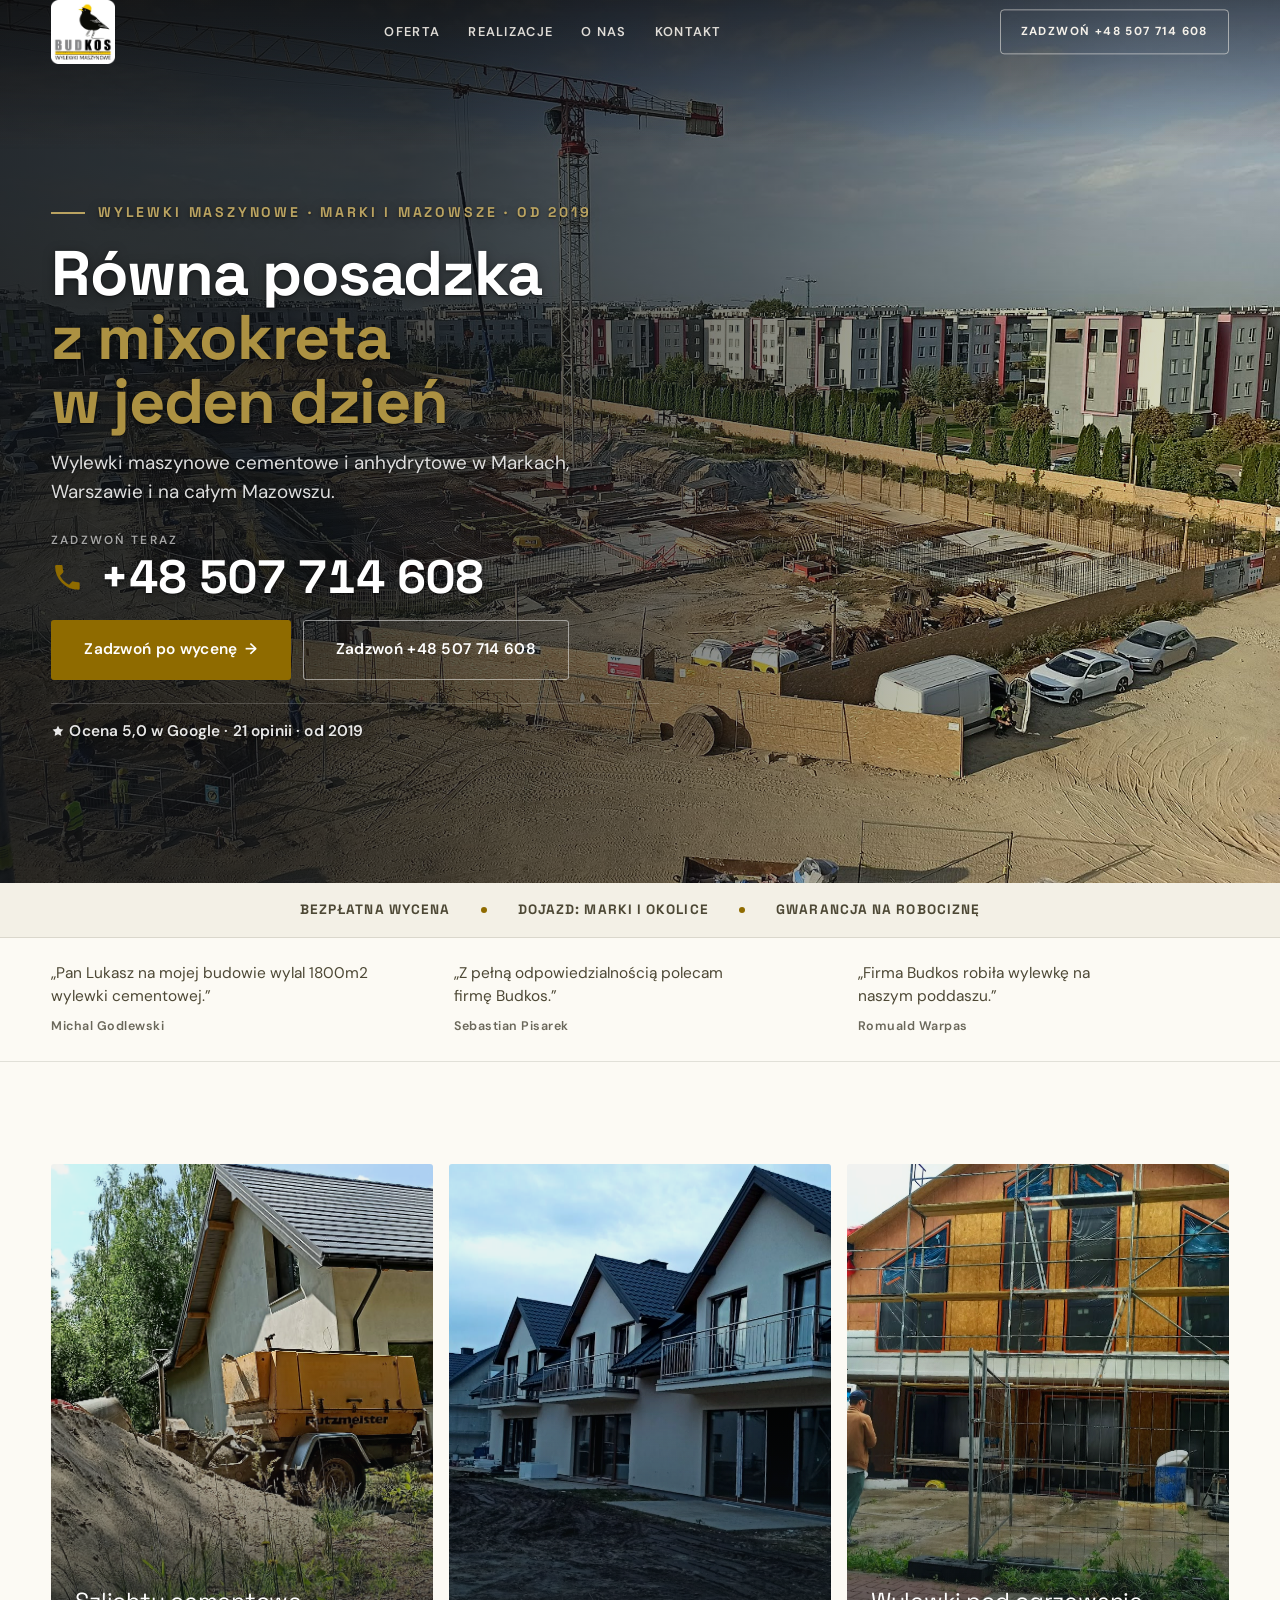
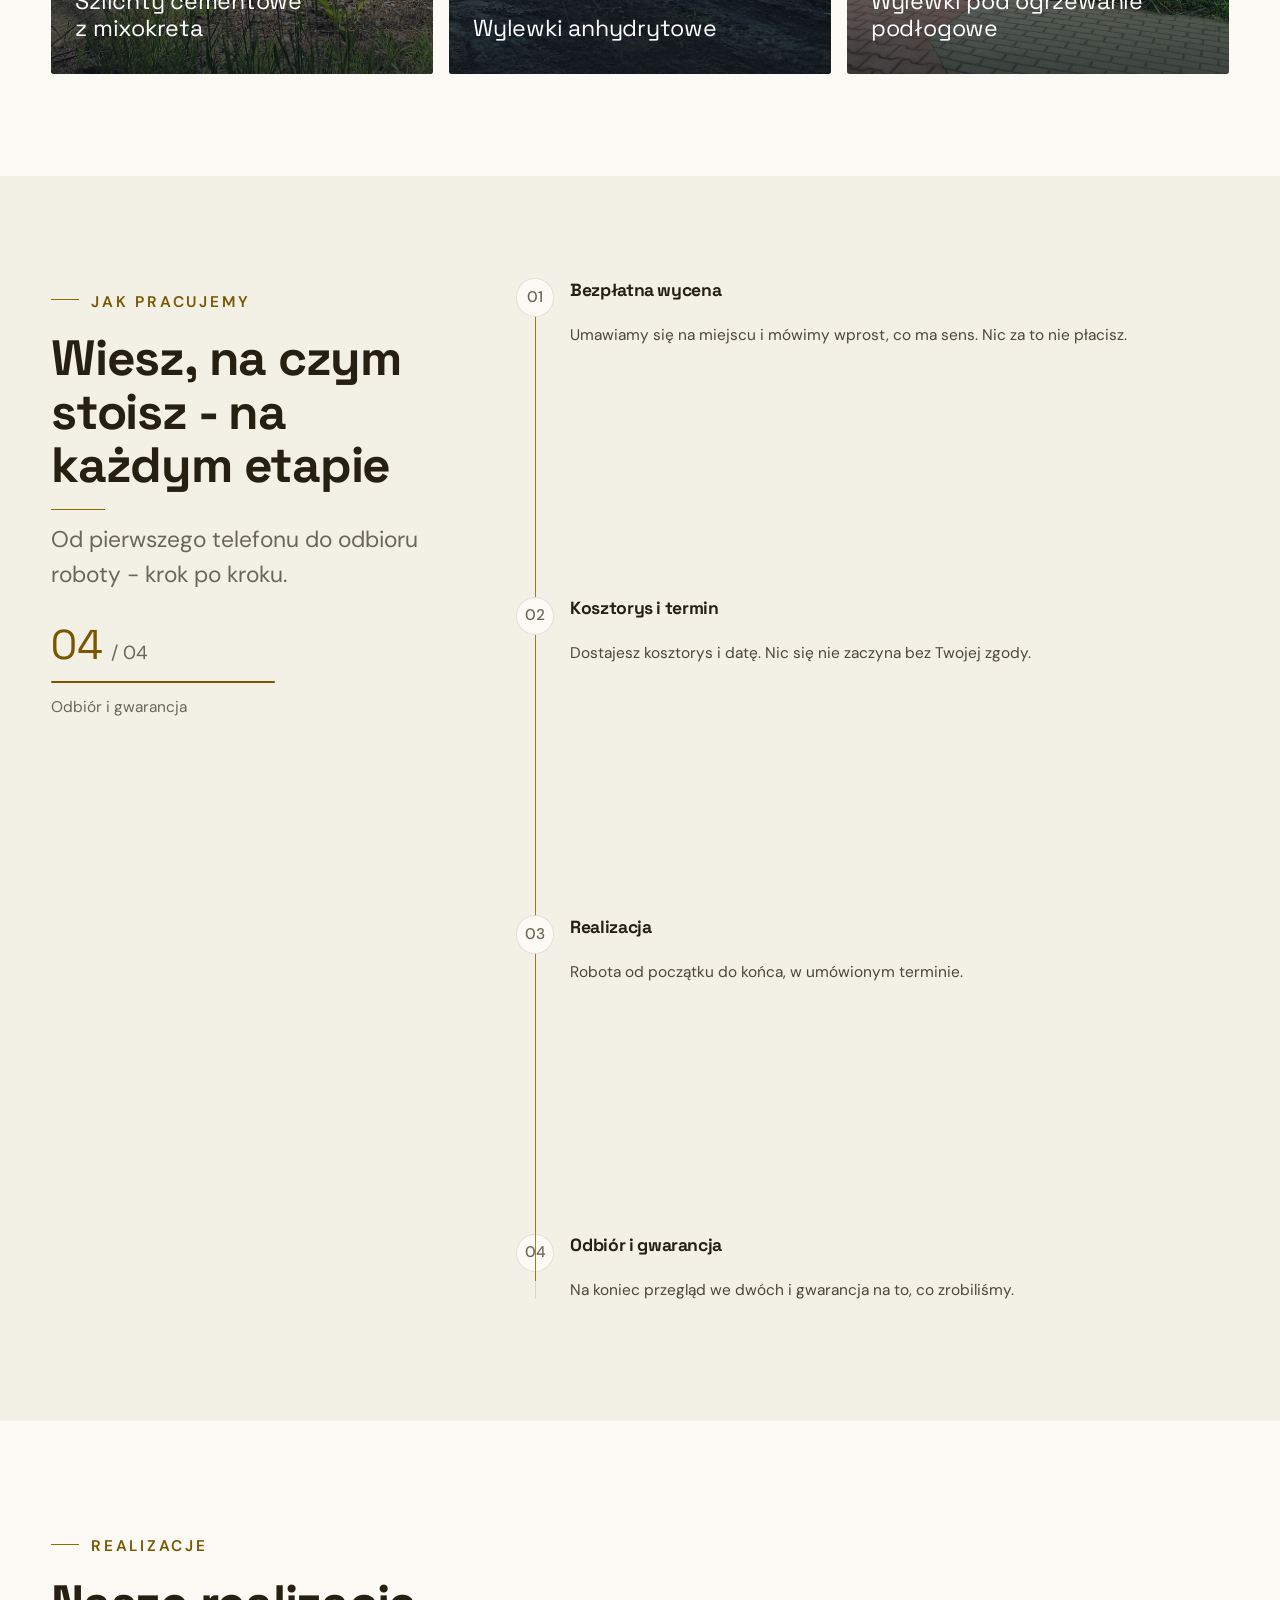
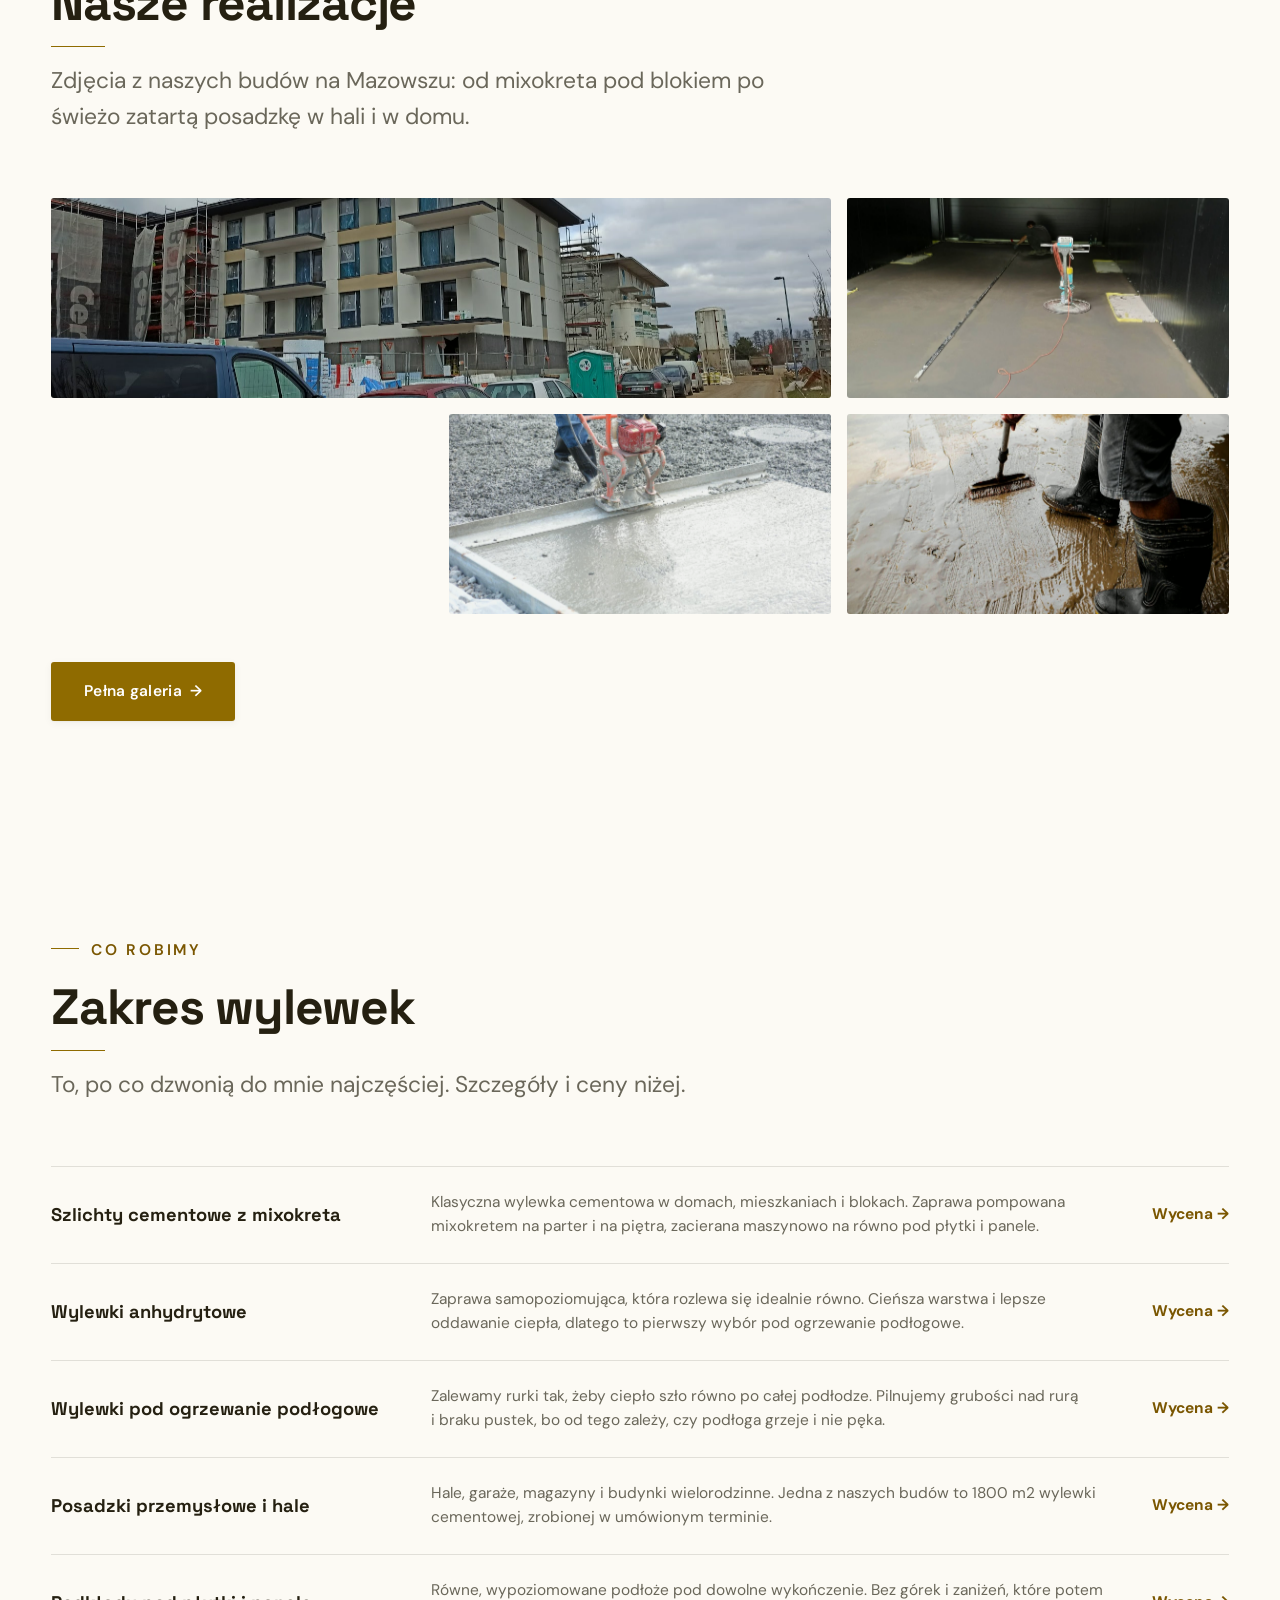
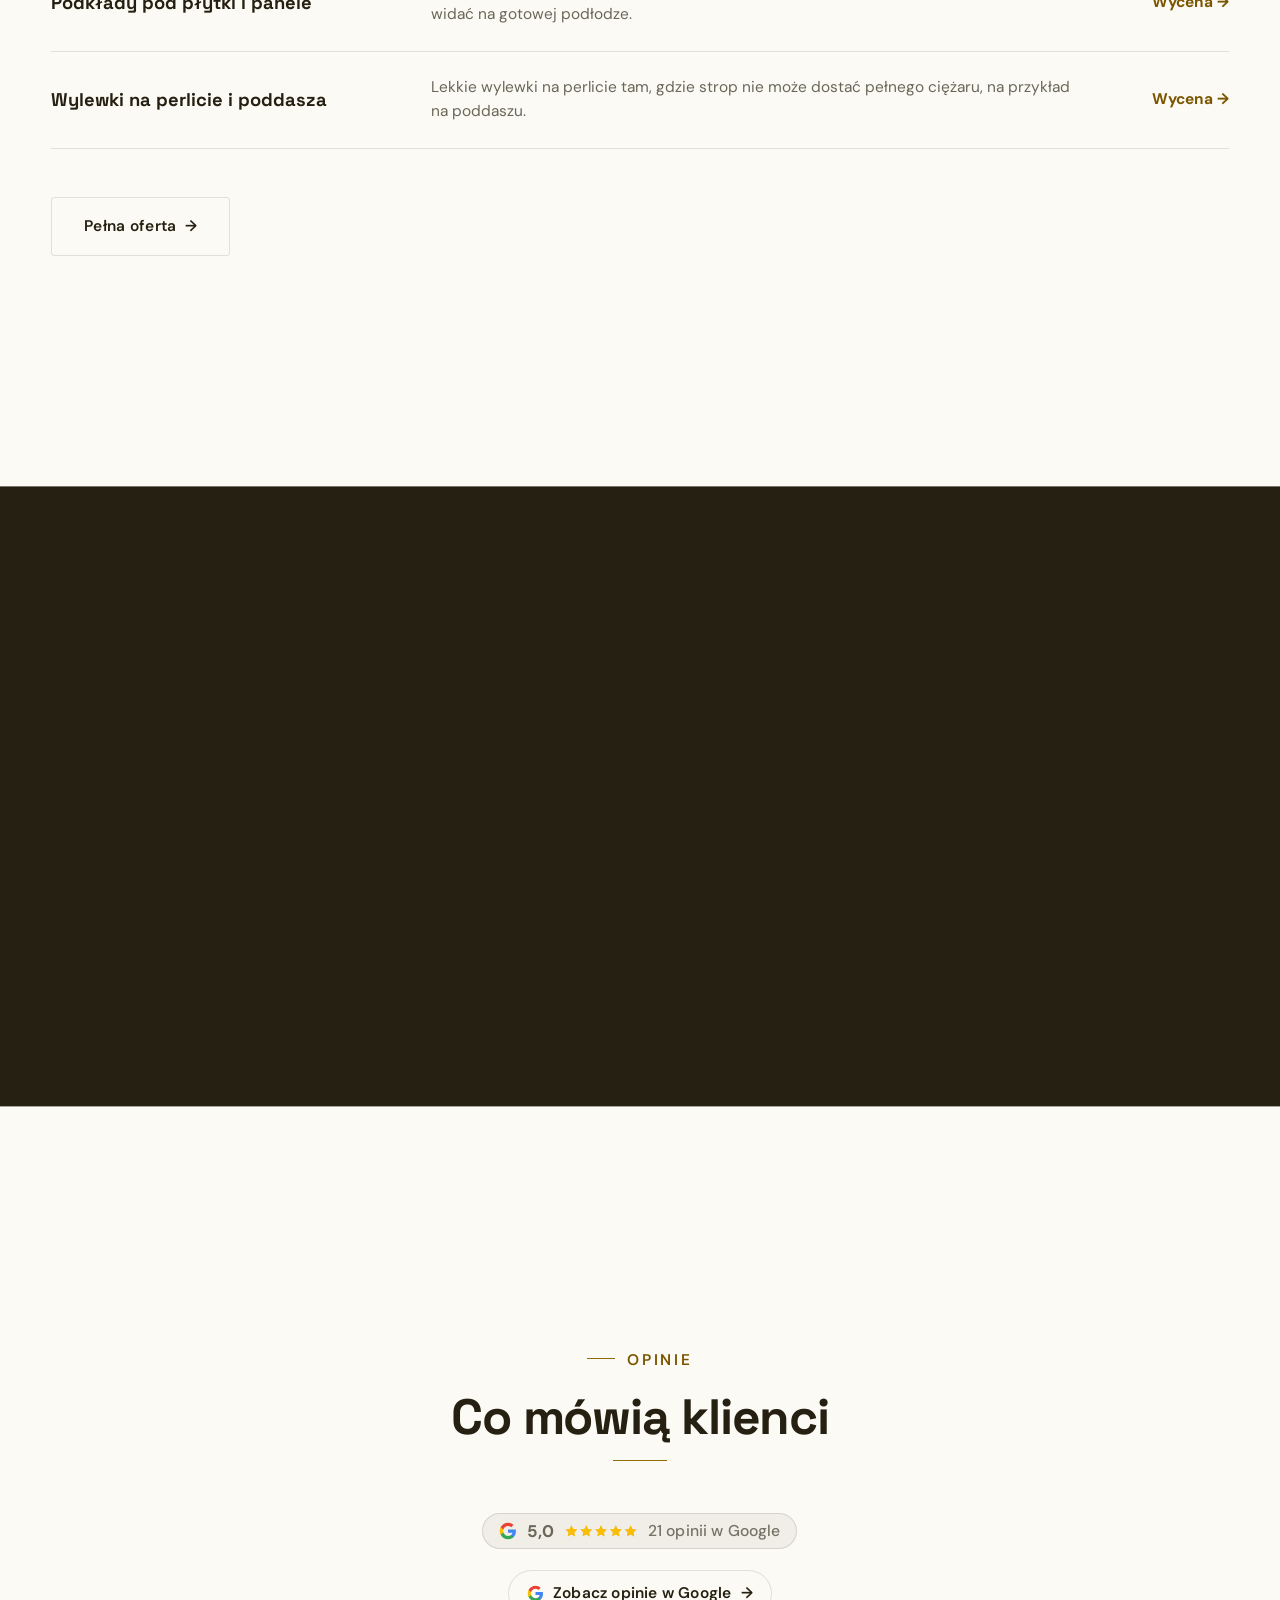
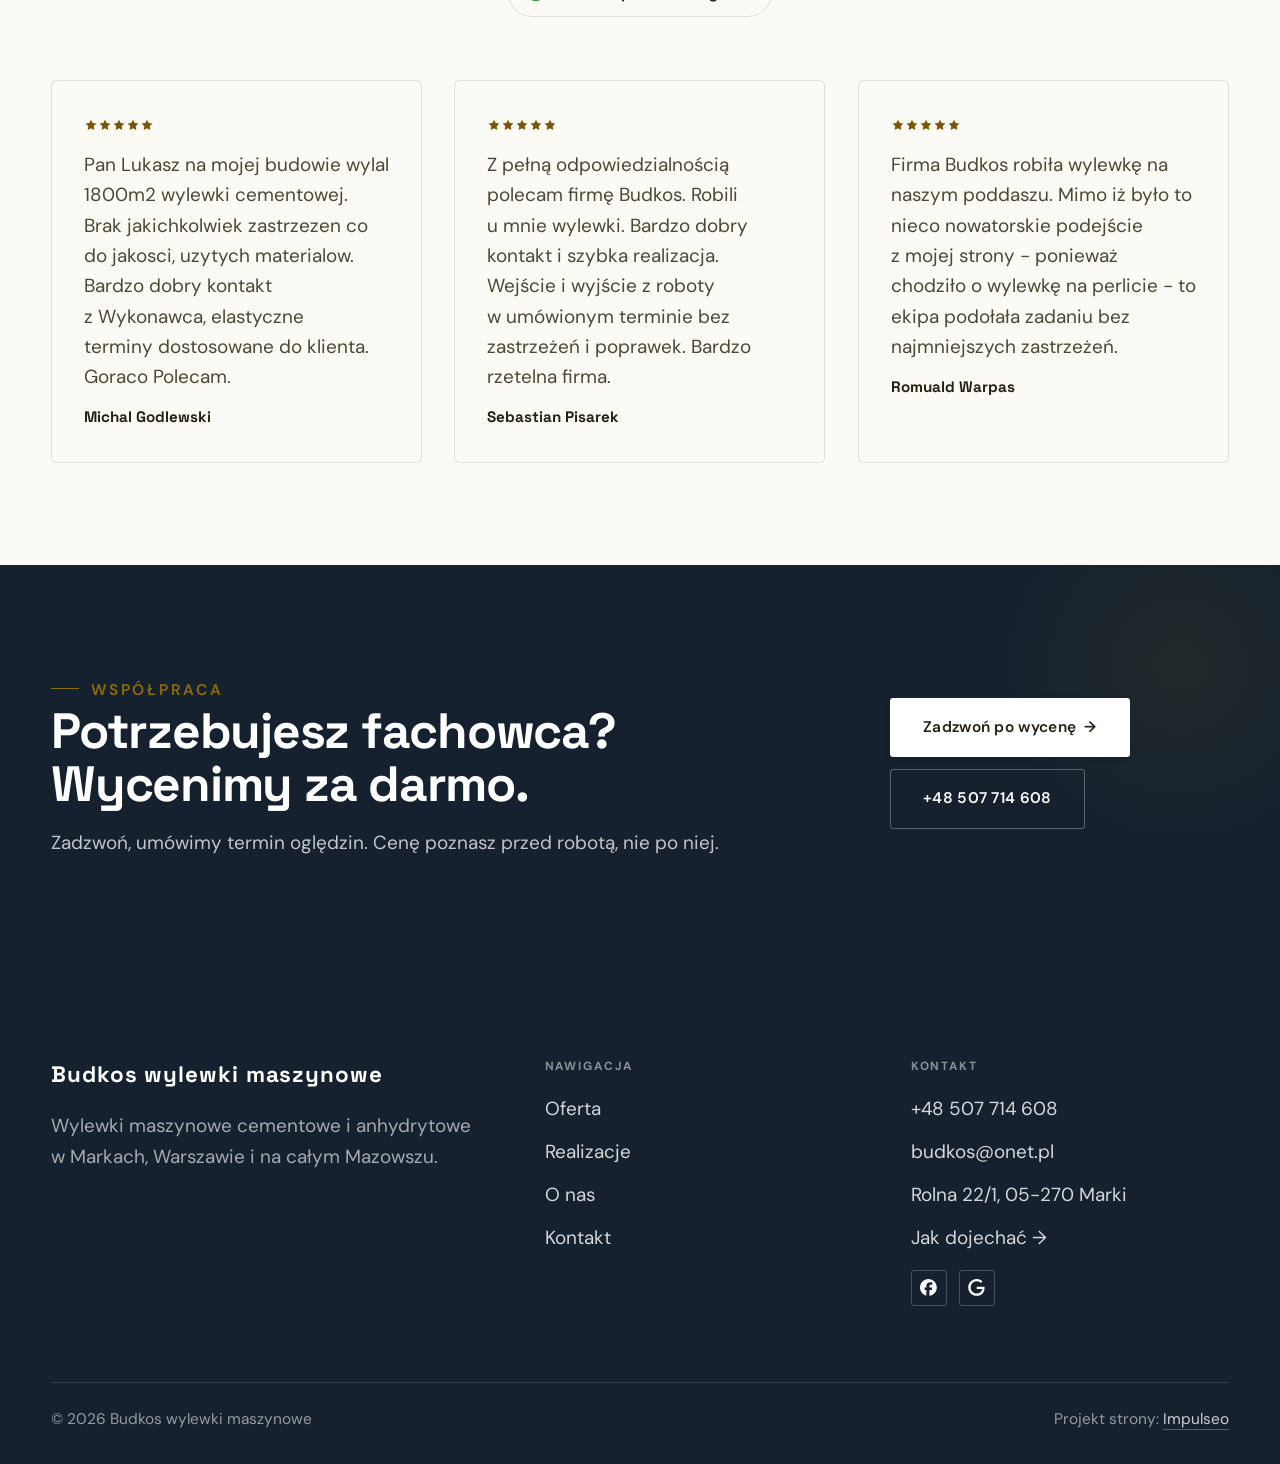
==== commit cdfe388e: "Logo na plakietce, rotacja hero bez ludzi przy krawędzi" ====
--- a/index.html
+++ b/index.html
@@ -41,7 +41,7 @@
 
 <main>
 <section class="hero-fach">
-  <img class="hf-photo" src="img/hero.jpg" fetchpriority="high" data-rotate="img/g1.jpg|img/g3.jpg" alt="Budkos wylewki maszynowe" width="1876" height="990">
+  <img class="hf-photo" src="img/hero.jpg" fetchpriority="high" data-rotate="img/g3.jpg|img/g5.jpg" alt="Budkos wylewki maszynowe" width="1876" height="990">
   <div class="hf-panel">
     <div class="hf-inner">
       <span class="hf-kicker">Wylewki maszynowe · Marki i Mazowsze · od 2019</span>
@@ -73,9 +73,9 @@
 <section class="gateways-band">
   <div class="wrap">
     <div class="gateways">
-      <a href="oferta.html" class="gateway reveal"><img src="img/g2.jpg" alt="Szlichty cementowe z mixokreta" loading="lazy" width="1498" height="1078" decoding="async"><span class="g-ttl">Szlichty cementowe z mixokreta</span></a>
-      <a href="oferta.html" class="gateway reveal"><img src="img/g4.jpg" alt="Wylewki anhydrytowe" loading="lazy" width="1518" height="1106" decoding="async"><span class="g-ttl">Wylewki anhydrytowe</span></a>
-      <a href="oferta.html" class="gateway reveal"><img src="img/g5.jpg" alt="Wylewki pod ogrzewanie podłogowe" loading="lazy" width="1600" height="1201" decoding="async"><span class="g-ttl">Wylewki pod ogrzewanie podłogowe</span></a>
+      <a href="oferta.html" class="gateway reveal"><img src="img/g1.jpg" alt="Szlichty cementowe z mixokreta" loading="lazy" width="1600" height="1201" decoding="async"><span class="g-ttl">Szlichty cementowe z mixokreta</span></a>
+      <a href="oferta.html" class="gateway reveal"><img src="img/g2.jpg" alt="Wylewki anhydrytowe" loading="lazy" width="1498" height="1078" decoding="async"><span class="g-ttl">Wylewki anhydrytowe</span></a>
+      <a href="oferta.html" class="gateway reveal"><img src="img/g4.jpg" alt="Wylewki pod ogrzewanie podłogowe" loading="lazy" width="1518" height="1106" decoding="async"><span class="g-ttl">Wylewki pod ogrzewanie podłogowe</span></a>
     </div>
   </div>
 </section>
